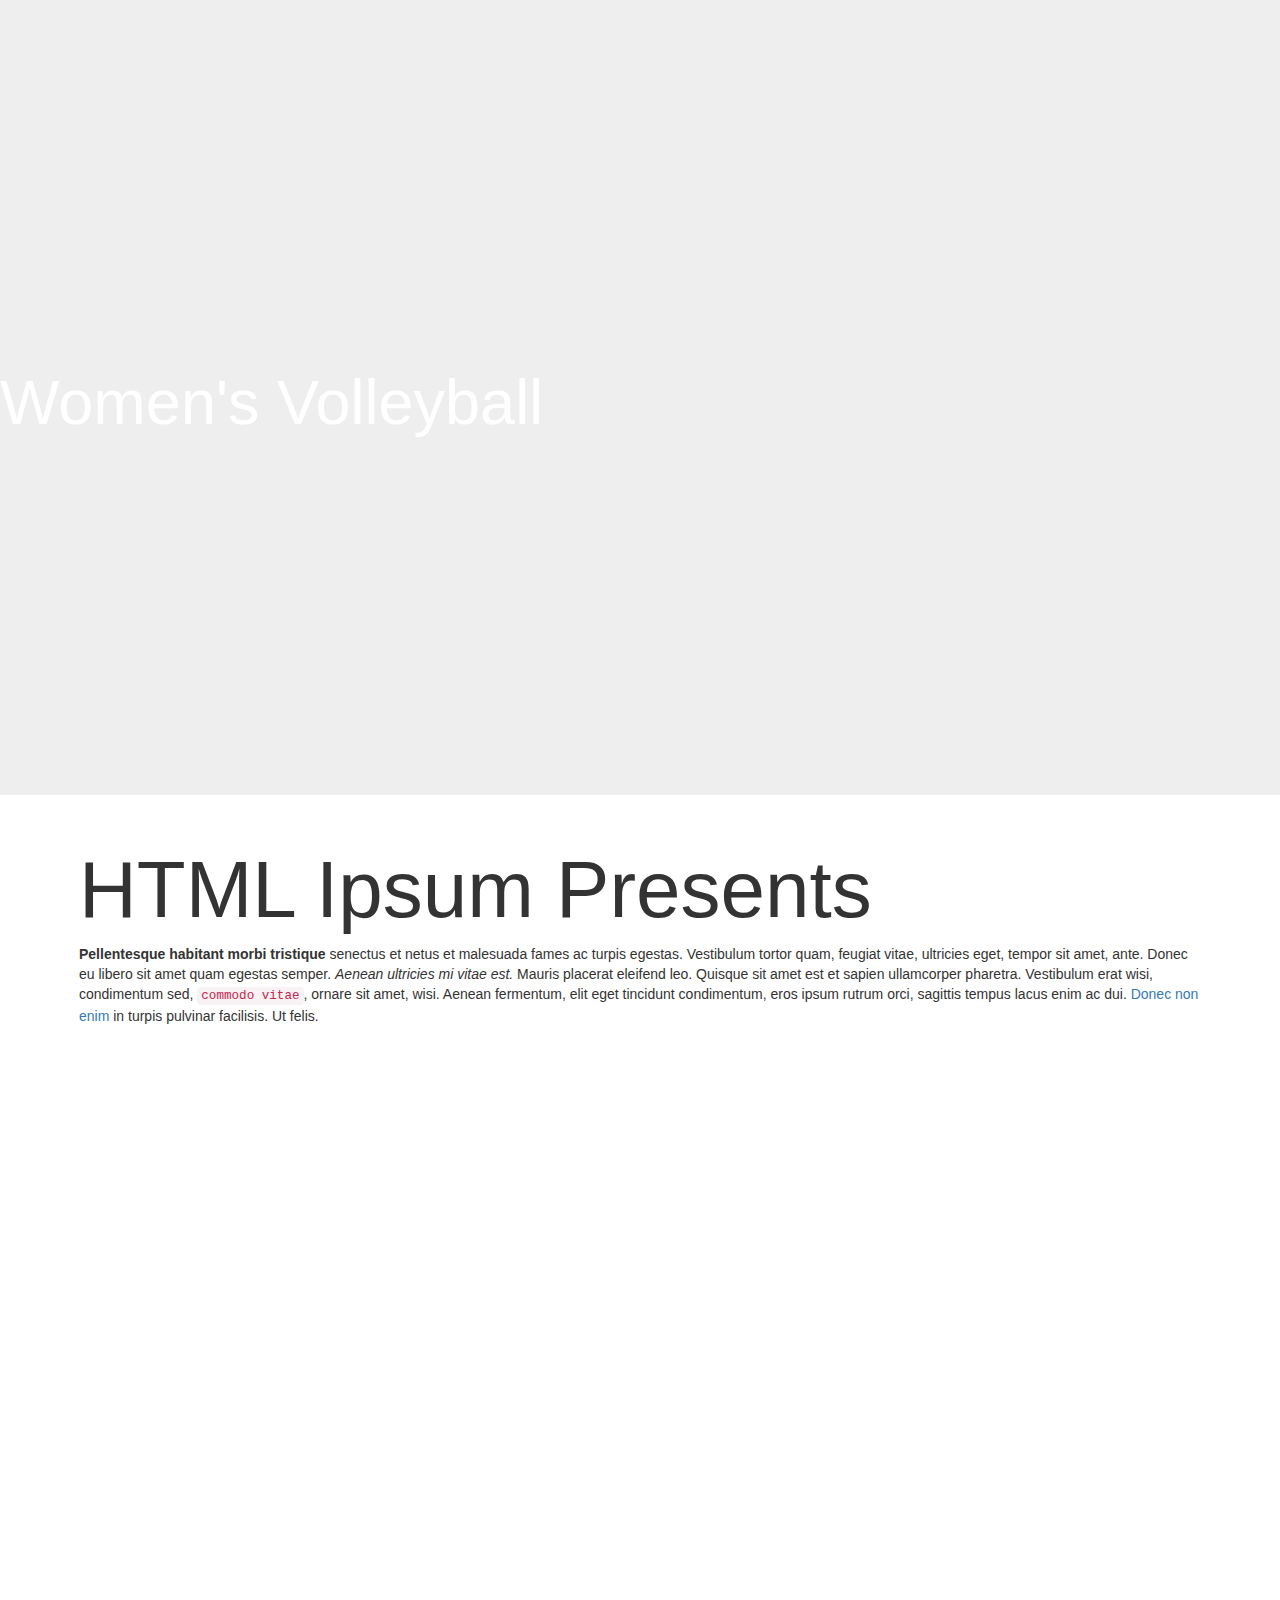
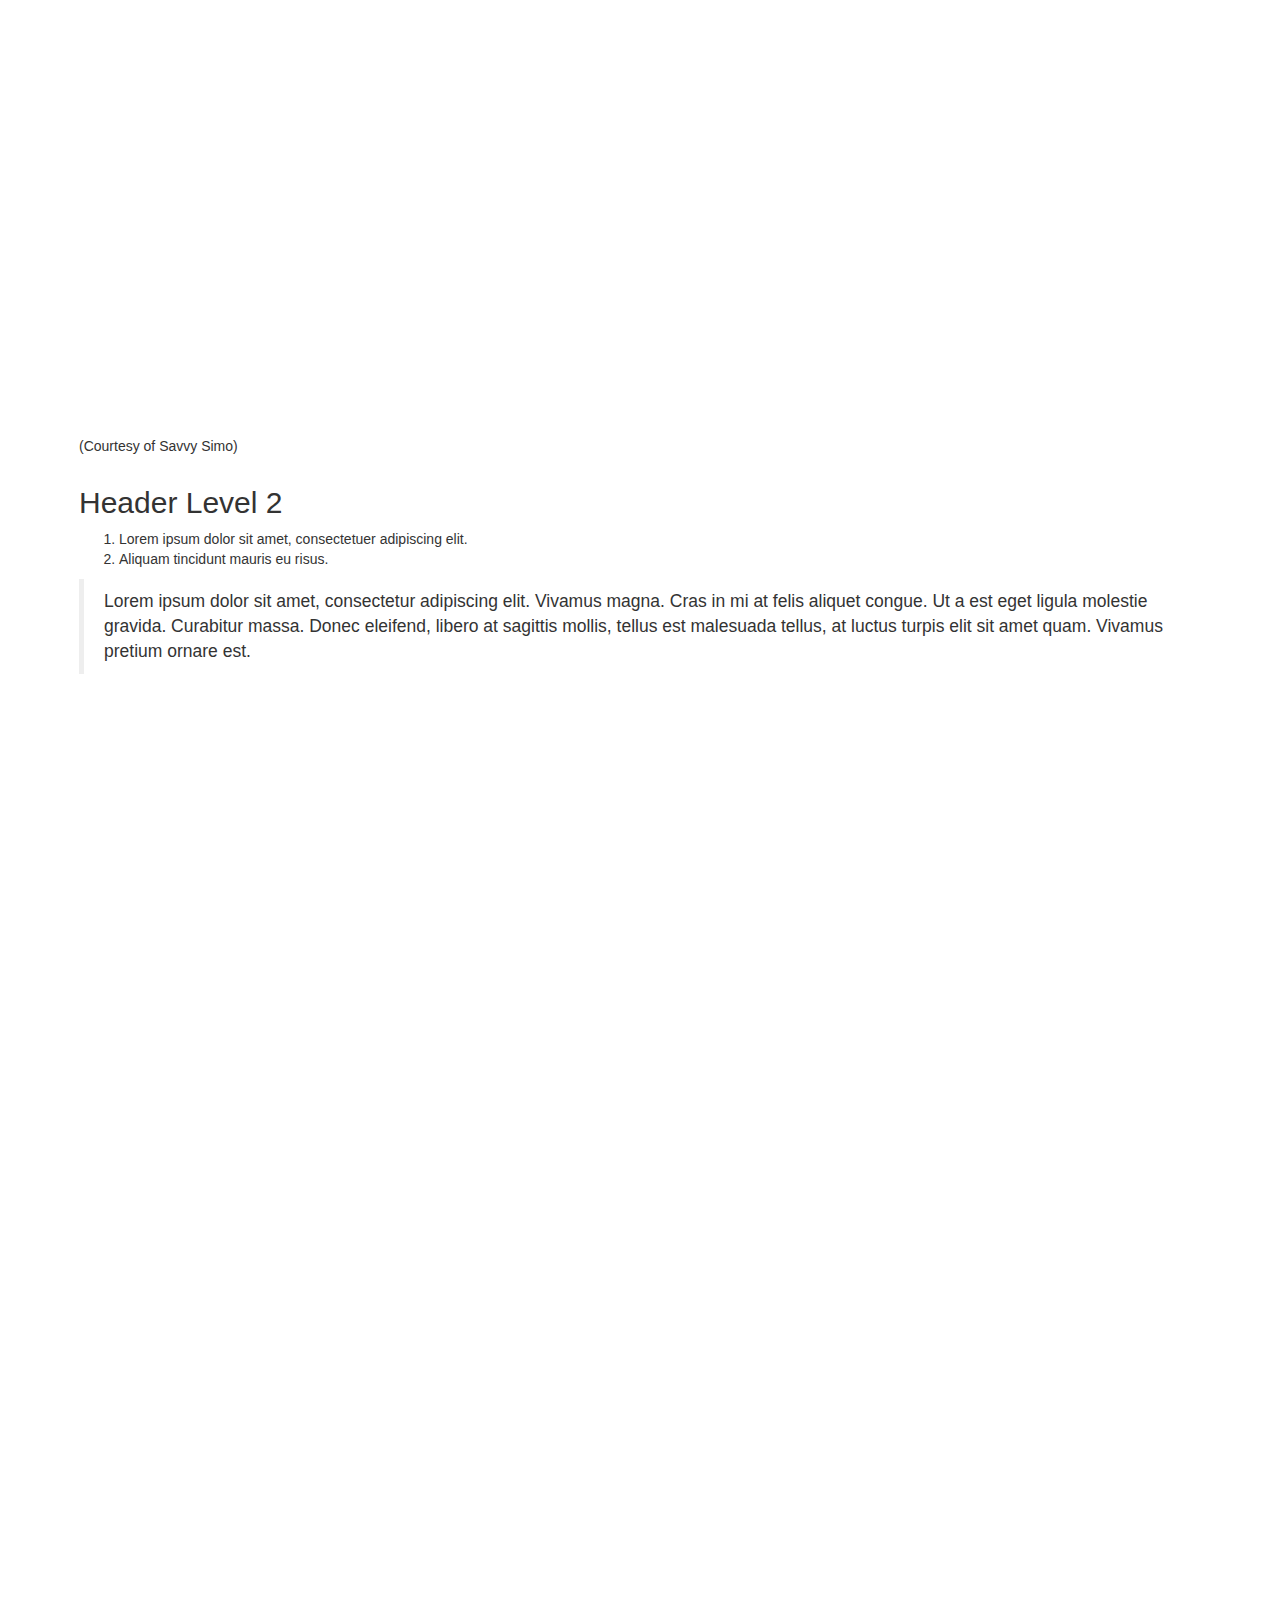
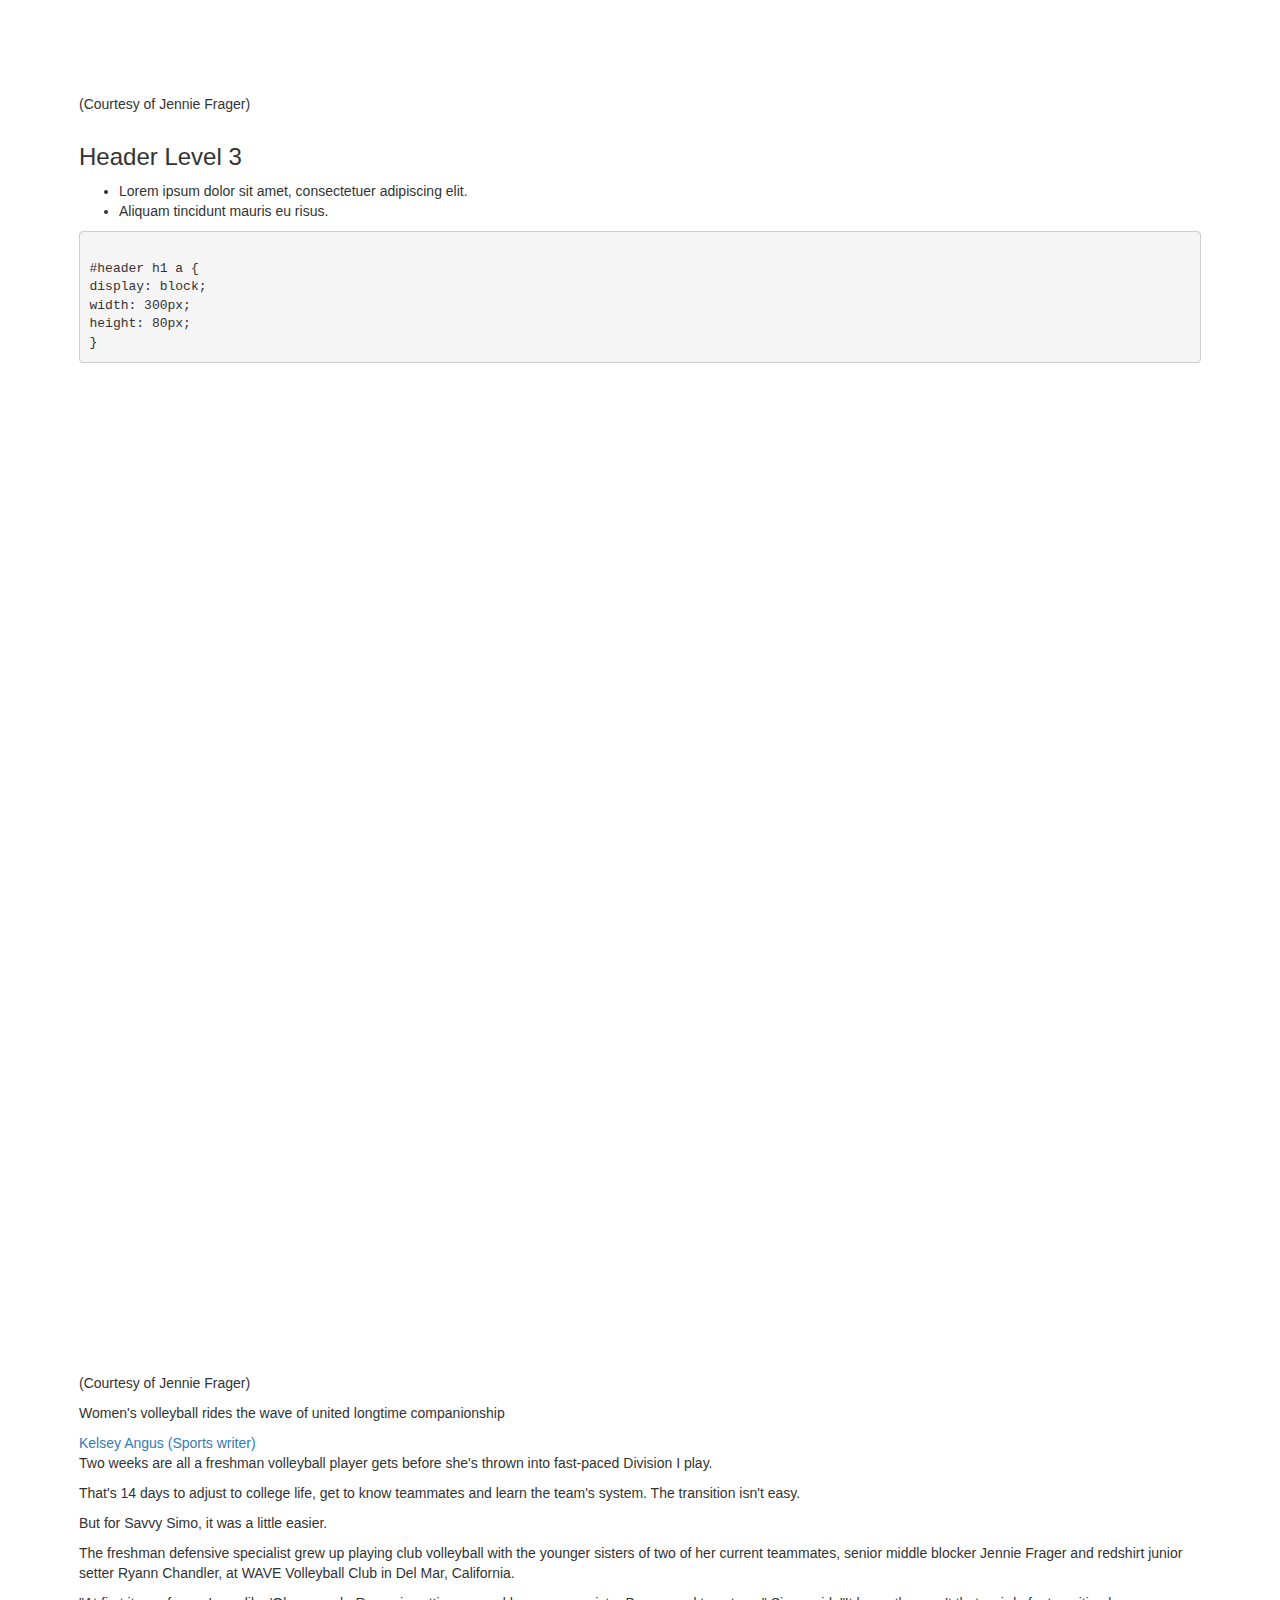
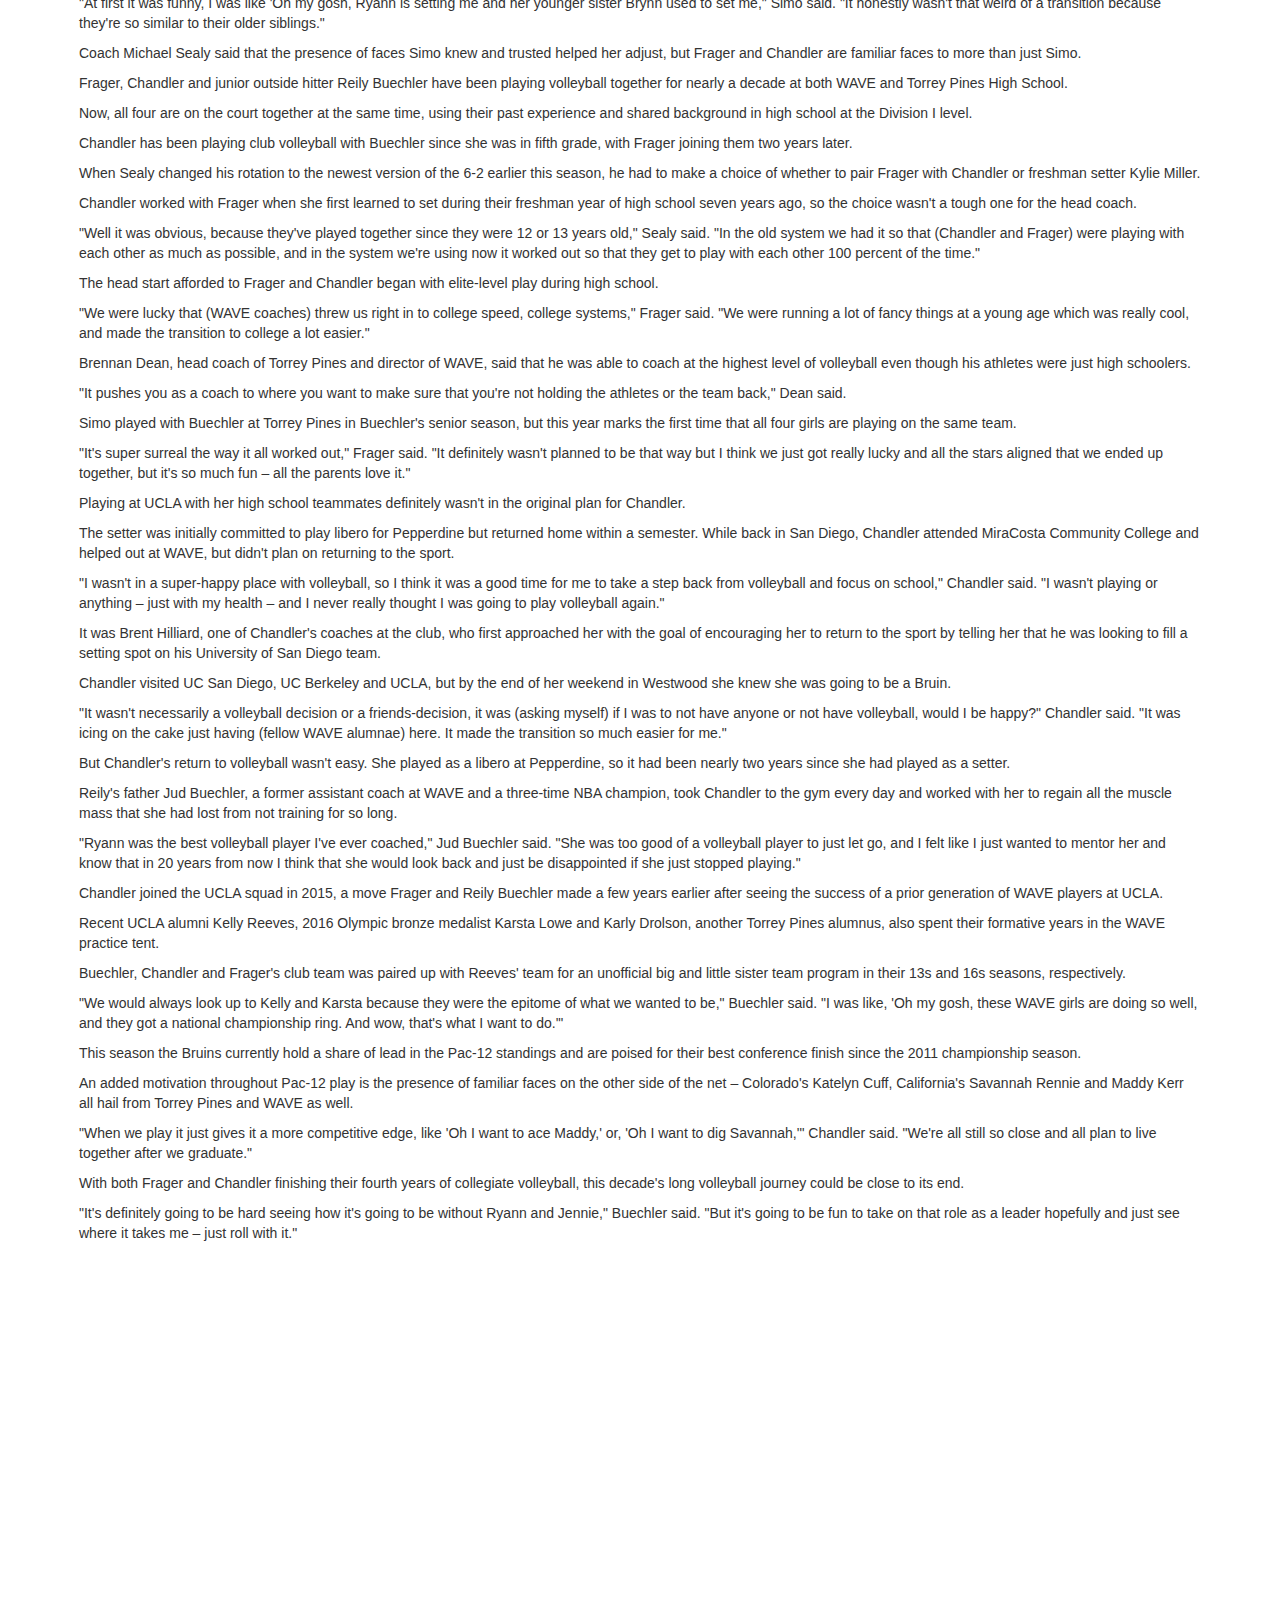
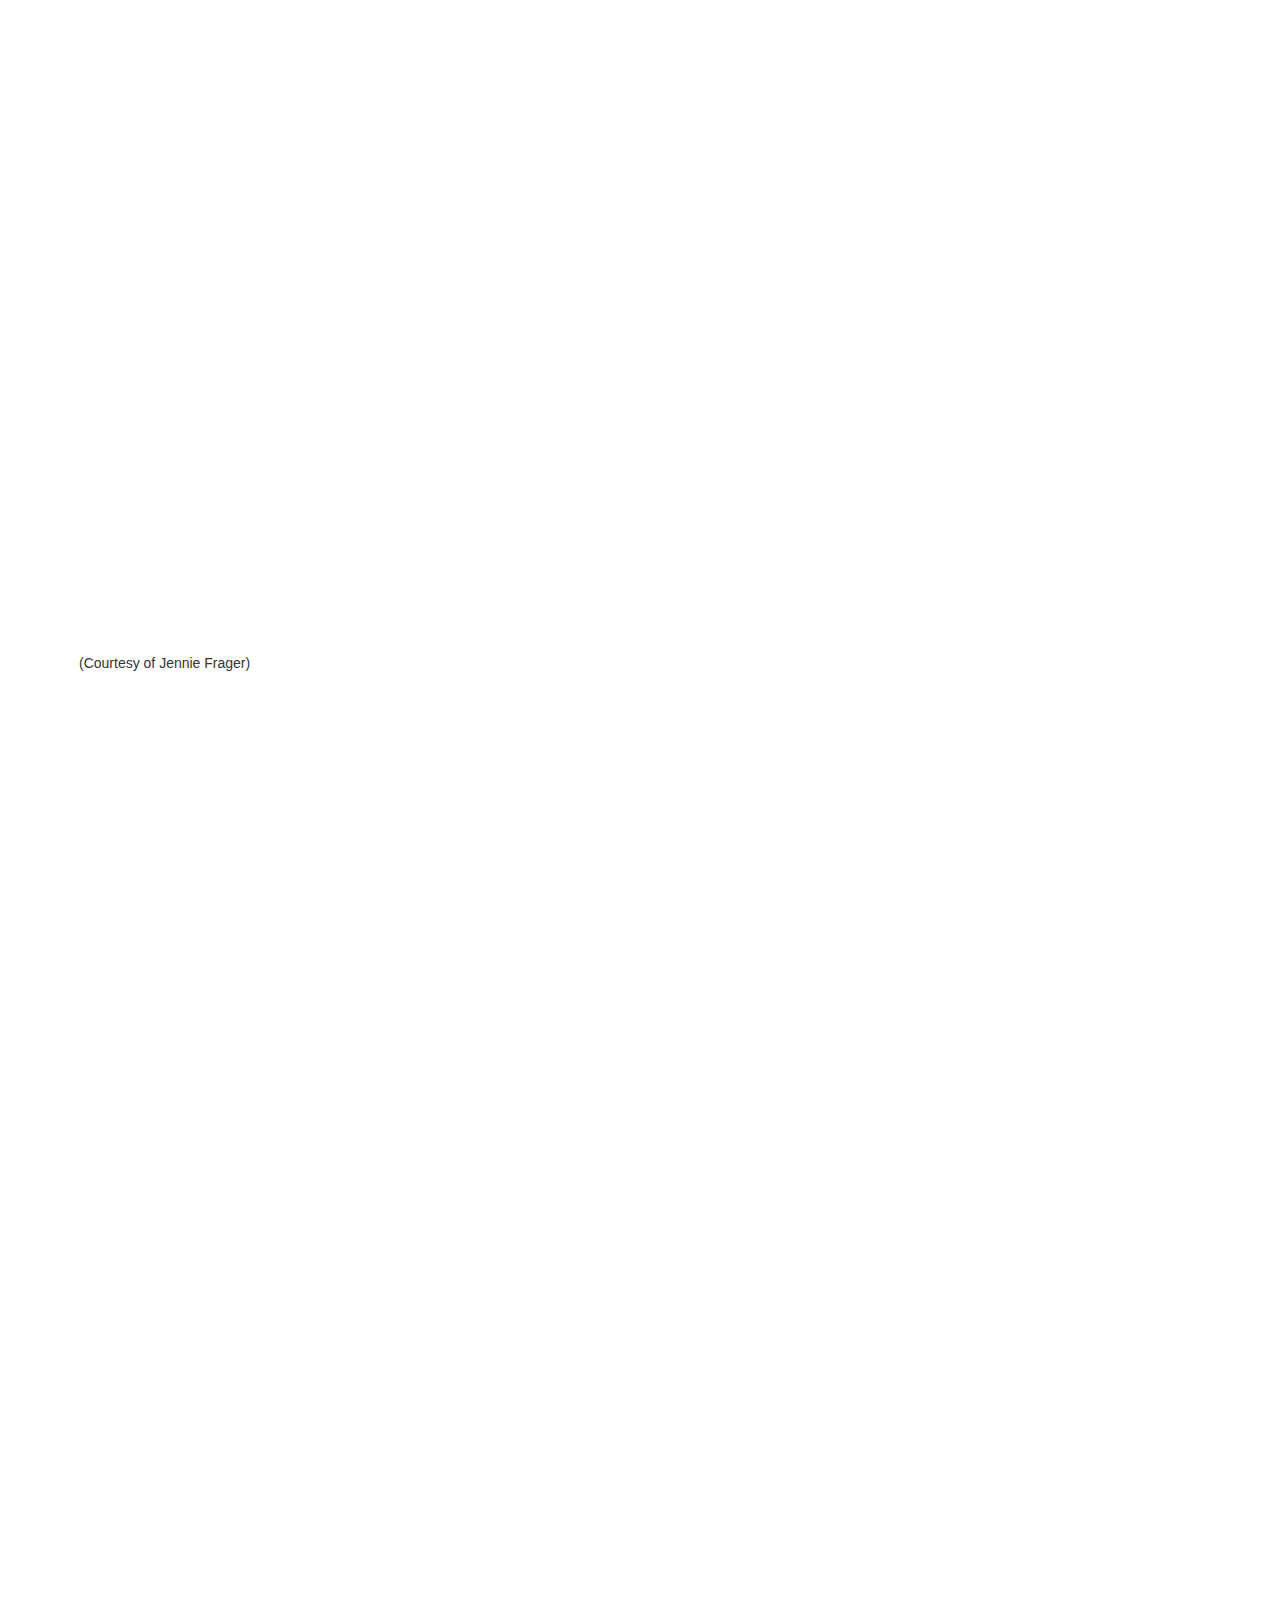
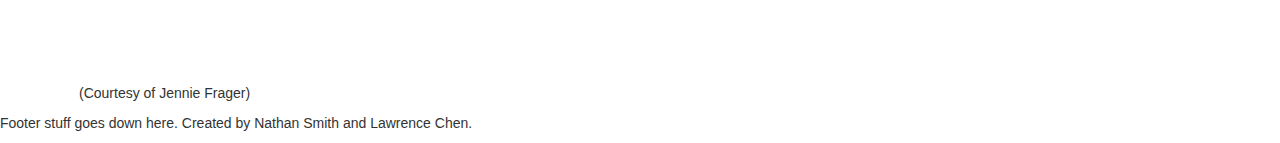
==== index.html @ 0e6aa852 "fixed mobile borders" ====
<!DOCTYPE html>
<html>

    <head>
        <meta charset="utf-8">
        <title></title>
        <link rel="stylesheet" href="css/bootstrap.min.css">
        <link rel="stylesheet" href="css/style.css">
        <script src="http://code.jquery.com/jquery-2.2.4.min.js" integrity="sha256-BbhdlvQf/xTY9gja0Dq3HiwQF8LaCRTXxZKRutelT44=" crossorigin="anonymous"></script>
        <script type="text/javascript" src="js/parallax.min.js"></script>
    </head>

    <body>
        <div class="jumbotron">
          <h1>Women's Volleyball</h1>
        </div>

        <div class="container">
            <div class="row">

                <div class="col-xs-12">

                </div>
            </div>

            <div class="row">
                <div class="col-xs-12">
                    <div class="content">
                        <h1>HTML Ipsum Presents</h1>

                        <p><strong>Pellentesque habitant morbi tristique</strong> senectus et netus et malesuada fames ac turpis egestas. Vestibulum tortor quam, feugiat vitae, ultricies eget, tempor sit amet, ante. Donec eu libero sit amet quam egestas
                            semper. <em>Aenean ultricies mi vitae est.</em> Mauris placerat eleifend leo. Quisque sit amet est et sapien ullamcorper pharetra. Vestibulum erat wisi, condimentum sed, <code>commodo vitae</code>, ornare sit amet, wisi. Aenean
                            fermentum, elit eget tincidunt condimentum, eros ipsum rutrum orci, sagittis tempus lacus enim ac dui. <a href="#">Donec non enim</a> in turpis pulvinar facilisis. Ut felis.</p>

                    </div>
                </div>
            </div>

            <div class="row">
                <div class="col-xs-12">
                    <div class="parallax-window" data-parallax="scroll" data-image-src="photos/photo4.png"></div>
                    <p class="photo-caption">(Courtesy of Savvy Simo)</p>
                </div>
            </div>

            <div class="row">
                <div class="col-xs-12">
                    <div class="content">
                        <h2>Header Level 2</h2>

                        <ol>
                            <li>Lorem ipsum dolor sit amet, consectetuer adipiscing elit.</li>
                            <li>Aliquam tincidunt mauris eu risus.</li>
                        </ol>

                        <blockquote>
                            <p>Lorem ipsum dolor sit amet, consectetur adipiscing elit. Vivamus magna. Cras in mi at felis aliquet congue. Ut a est eget ligula molestie gravida. Curabitur massa. Donec eleifend, libero at sagittis mollis, tellus est malesuada
                                tellus, at luctus turpis elit sit amet quam. Vivamus pretium ornare est.</p>
                        </blockquote>

                    </div>
                </div>
            </div>

            <div class="row">
                <div class="col-xs-12">
                    <div class="parallax-window" data-parallax="scroll" data-image-src="photos/photo2.png"></div>
                    <p class="photo-caption">(Courtesy of Jennie Frager)</p>
                </div>

            </div>


            <div class="row">
                <div class="col-xs-12">
                    <div class="content">
                        <h3>Header Level 3</h3>

                        <ul>
                            <li>Lorem ipsum dolor sit amet, consectetuer adipiscing elit.</li>
                            <li>Aliquam tincidunt mauris eu risus.</li>
                        </ul>

                        <pre><code>
#header h1 a {
display: block;
width: 300px;
height: 80px;
}
</code></pre>

                    </div>
                </div>
            </div>

            <div class="row">
                <div class="col-xs-12">
                    <div class="parallax-window" data-parallax="scroll" data-image-src="photos/photo5.png"></div>
                    <p class="photo-caption">(Courtesy of Jennie Frager)</p>
                </div>

            </div>

            <div class="row">
                <div class="col-xs-12">
                    <div class="content">
                        <p>Women's volleyball rides the wave of united longtime companionship</p>

                        <a href="http://dailybruin.com/author/kelsey-angus/">Kelsey Angus (Sports writer)</a>

                        <p>Two weeks are all a freshman volleyball player gets before she's thrown into fast-paced Division I play.</p>

                        <p>That's 14 days to adjust to college life, get to know teammates and learn the team's system. The transition isn't easy.</p>

                        <p>But for Savvy Simo, it was a little easier.</p>

                        <p>The freshman defensive specialist grew up playing club volleyball with the younger sisters of two of her current teammates, senior middle blocker Jennie Frager and redshirt junior setter Ryann Chandler, at WAVE Volleyball Club in Del Mar, California.</p>

                        <p>&quot;At first it was funny, I was like 'Oh my gosh, Ryann is setting me and her younger sister Brynn used to set me,&quot; Simo said. &quot;It honestly wasn't that weird of a transition because they're so similar to their older siblings.&quot;</p>

                        <p>Coach Michael Sealy said that the presence of faces Simo knew and trusted helped her adjust, but Frager and Chandler are familiar faces to more than just Simo.</p>

                        <p>Frager, Chandler and junior outside hitter Reily Buechler have been playing volleyball together for nearly a decade at both WAVE and Torrey Pines High School.</p>

                        <p>Now, all four are on the court together at the same time, using their past experience and shared background in high school at the Division I level.</p>

                        <p>Chandler has been playing club volleyball with Buechler since she was in fifth grade, with Frager joining them two years later.</p>

                        <p>When Sealy changed his rotation to the newest version of the 6-2 earlier this season, he had to make a choice of whether to pair Frager with Chandler or freshman setter Kylie Miller.</p>

                        <p>Chandler worked with Frager when she first learned to set during their freshman year of high school seven years ago, so the choice wasn't a tough one for the head coach.</p>

                        <p>&quot;Well it was obvious, because they've played together since they were 12 or 13 years old,&quot; Sealy said. &quot;In the old system we had it so that (Chandler and Frager) were playing with each other as much as possible, and in the system we're using now it worked out so that they get to play with each other 100 percent of the time.&quot;</p>

                        <p>The head start afforded to Frager and Chandler began with elite-level play during high school.</p>

                        <p>&quot;We were lucky that (WAVE coaches) threw us right in to college speed, college systems,&quot; Frager said. &quot;We were running a lot of fancy things at a young age which was really cool, and made the transition to college a lot easier.&quot;</p>

                        <p>Brennan Dean, head coach of Torrey Pines and director of WAVE, said that he was able to coach at the highest level of volleyball even though his athletes were just high schoolers.</p>

                        <p>&quot;It pushes you as a coach to where you want to make sure that you're not holding the athletes or the team back,&quot; Dean said.</p>

                        <p>Simo played with Buechler at Torrey Pines in Buechler's senior season, but this year marks the first time that all four girls are playing on the same team.</p>

                        <p>&quot;It's super surreal the way it all worked out,&quot; Frager said. &quot;It definitely wasn't planned to be that way but I think we just got really lucky and all the stars aligned that we ended up together, but it's so much fun &ndash; all the parents love it.&quot;</p>

                        <p>Playing at UCLA with her high school teammates definitely wasn't in the original plan for Chandler.</p>

                        <p>The setter was initially committed to play libero for Pepperdine but returned home within a semester. While back in San Diego, Chandler attended MiraCosta Community College and helped out at WAVE, but didn't plan on returning to the sport.</p>

                        <p>&quot;I wasn't in a super-happy place with volleyball, so I think it was a good time for me to take a step back from volleyball and focus on school,&quot; Chandler said. &quot;I wasn't playing or anything &ndash; just with my health &ndash; and I never really thought I was going to play volleyball again.&quot;</p>

                        <p>It was Brent Hilliard, one of Chandler's coaches at the club, who first approached her with the goal of encouraging her to return to the sport by telling her that he was looking to fill a setting spot on his University of San Diego team.</p>

                        <p>Chandler visited UC San Diego, UC Berkeley and UCLA, but by the end of her weekend in Westwood she knew she was going to be a Bruin.</p>

                        <p>&quot;It wasn't necessarily a volleyball decision or a friends-decision, it was (asking myself) if I was to not have anyone or not have volleyball, would I be happy?&quot; Chandler said. &quot;It was icing on the cake just having (fellow WAVE alumnae) here. It made the transition so much easier for me.&quot;</p>

                        <p>But Chandler's return to volleyball wasn't easy. She played as a libero at Pepperdine, so it had been nearly two years since she had played as a setter.</p>

                        <p>Reily's father Jud Buechler, a former assistant coach at WAVE and a three-time NBA champion, took Chandler to the gym every day and worked with her to regain all the muscle mass that she had lost from not training for so long.</p>

                        <p>&quot;Ryann was the best volleyball player I've ever coached,&quot; Jud Buechler said. &quot;She was too good of a volleyball player to just let go, and I felt like I just wanted to mentor her and know that in 20 years from now I think that she would look back and just be disappointed if she just stopped playing.&quot;</p>

                        <p>Chandler joined the UCLA squad in 2015, a move Frager and Reily Buechler made a few years earlier after seeing the success of a prior generation of WAVE players at UCLA.</p>

                        <p>Recent UCLA alumni Kelly Reeves, 2016 Olympic bronze medalist Karsta Lowe and Karly Drolson, another Torrey Pines alumnus, also spent their formative years in the WAVE practice tent.</p>

                        <p>Buechler, Chandler and Frager's club team was paired up with Reeves' team for an unofficial big and little sister team program in their 13s and 16s seasons, respectively.</p>

                        <p>&quot;We would always look up to Kelly and Karsta because they were the epitome of what we wanted to be,&quot; Buechler said. &quot;I was like, 'Oh my gosh, these WAVE girls are doing so well, and they got a national championship ring. And wow, that's what I want to do.'&quot;</p>

                        <p>This season the Bruins currently hold a share of lead in the Pac-12 standings and are poised for their best conference finish since the 2011 championship season.</p>

                        <p>An added motivation throughout Pac-12 play is the presence of familiar faces on the other side of the net &ndash; Colorado's Katelyn Cuff, California's Savannah Rennie and Maddy Kerr all hail from Torrey Pines and WAVE as well.</p>

                        <p>&quot;When we play it just gives it a more competitive edge, like 'Oh I want to ace Maddy,' or, 'Oh I want to dig Savannah,'&quot; Chandler said. &quot;We're all still so close and all plan to live together after we graduate.&quot;</p>

                        <p>With both Frager and Chandler finishing their fourth years of collegiate volleyball, this decade's long volleyball journey could be close to its end.</p>

                        <p>&quot;It's definitely going to be hard seeing how it's going to be without Ryann and Jennie,&quot; Buechler said. &quot;But it's going to be fun to take on that role as a leader hopefully and just see where it takes me &ndash; just roll with it.&quot;</p>
                    </div>
                </div>

            </div>
            <div class="row">
              <div class="col-xs-12">
                <div class="parallax-window" data-parallax="scroll" data-image-src="photos/photo3.png"></div>
                <p class="photo-caption">(Courtesy of Jennie Frager)</p>
              </div>
            </div>

            <div class="row">
                <div class="col-xs-12">
                    <div class="parallax-window" data-parallax="scroll" data-image-src="photos/photo6.png"></div>
                    <p class="photo-caption">(Courtesy of Jennie Frager)</p>
                </div>
            </div>
        </div>



            <footer>
              <p>
                Footer stuff goes down here. Created by Nathan Smith and Lawrence Chen.
              </p>
            </footer>

        </div>
    </body>

</html>
---- css/style.css ----
.jumbotron {
  background-image: url("../photos/cover photo.jpg");
  background-size: cover;
  background-position: center;
  display: block;
  color: white;
}
.jumbotron h1{
  padding-top: 300px;
  padding-bottom: 300px;
}

.parallax-window {
    min-height: 1000px;
    height: auto;
    background: transparent;
    width: 100%;
}
h1{
	font-size: 80px;
}
@media (min-width: 500px) {
	.container{
		margin: 0 auto;
    width: 90%;
	}
}

@media only screen and (max-device-width: 500px) {
  .container {
    margin: 0 auto;
    width: 100%;
  }
  p{
  	font-size: 35px;
  }
}
.col-xs-12{
  
}
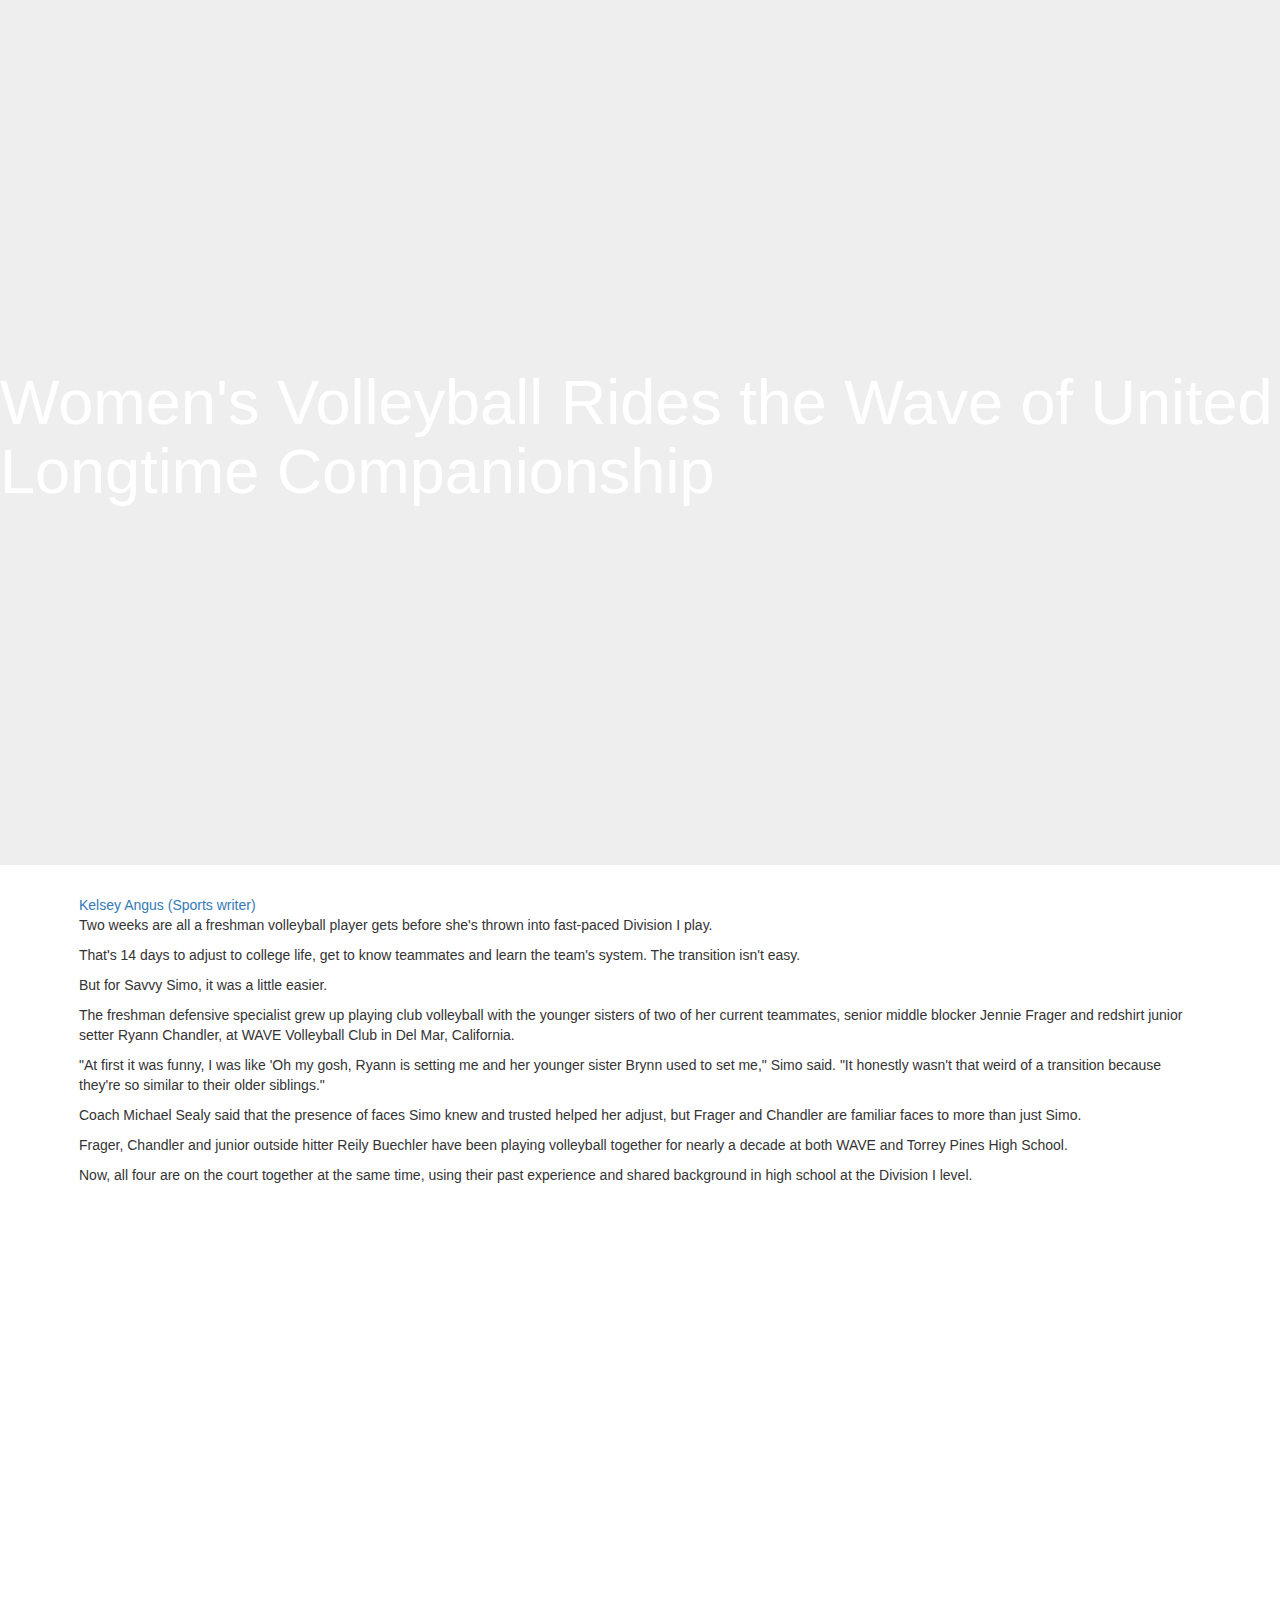
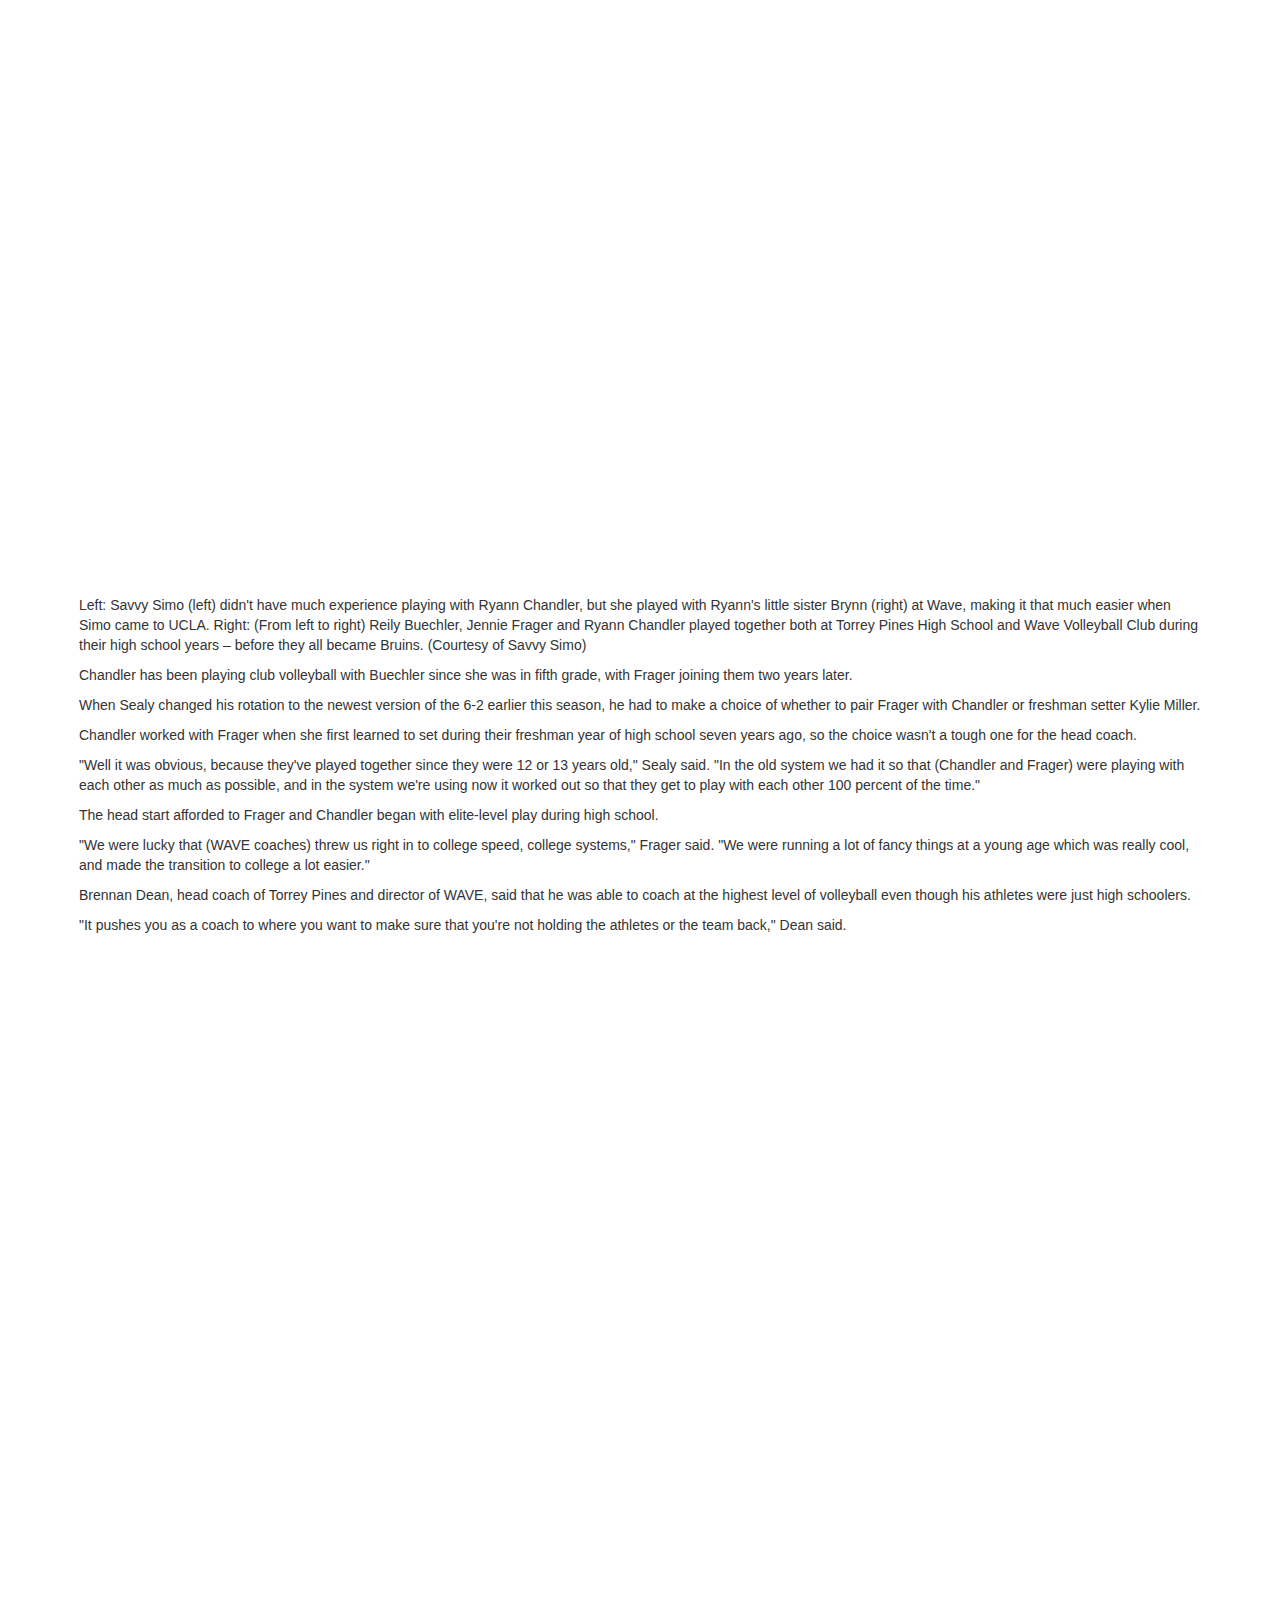
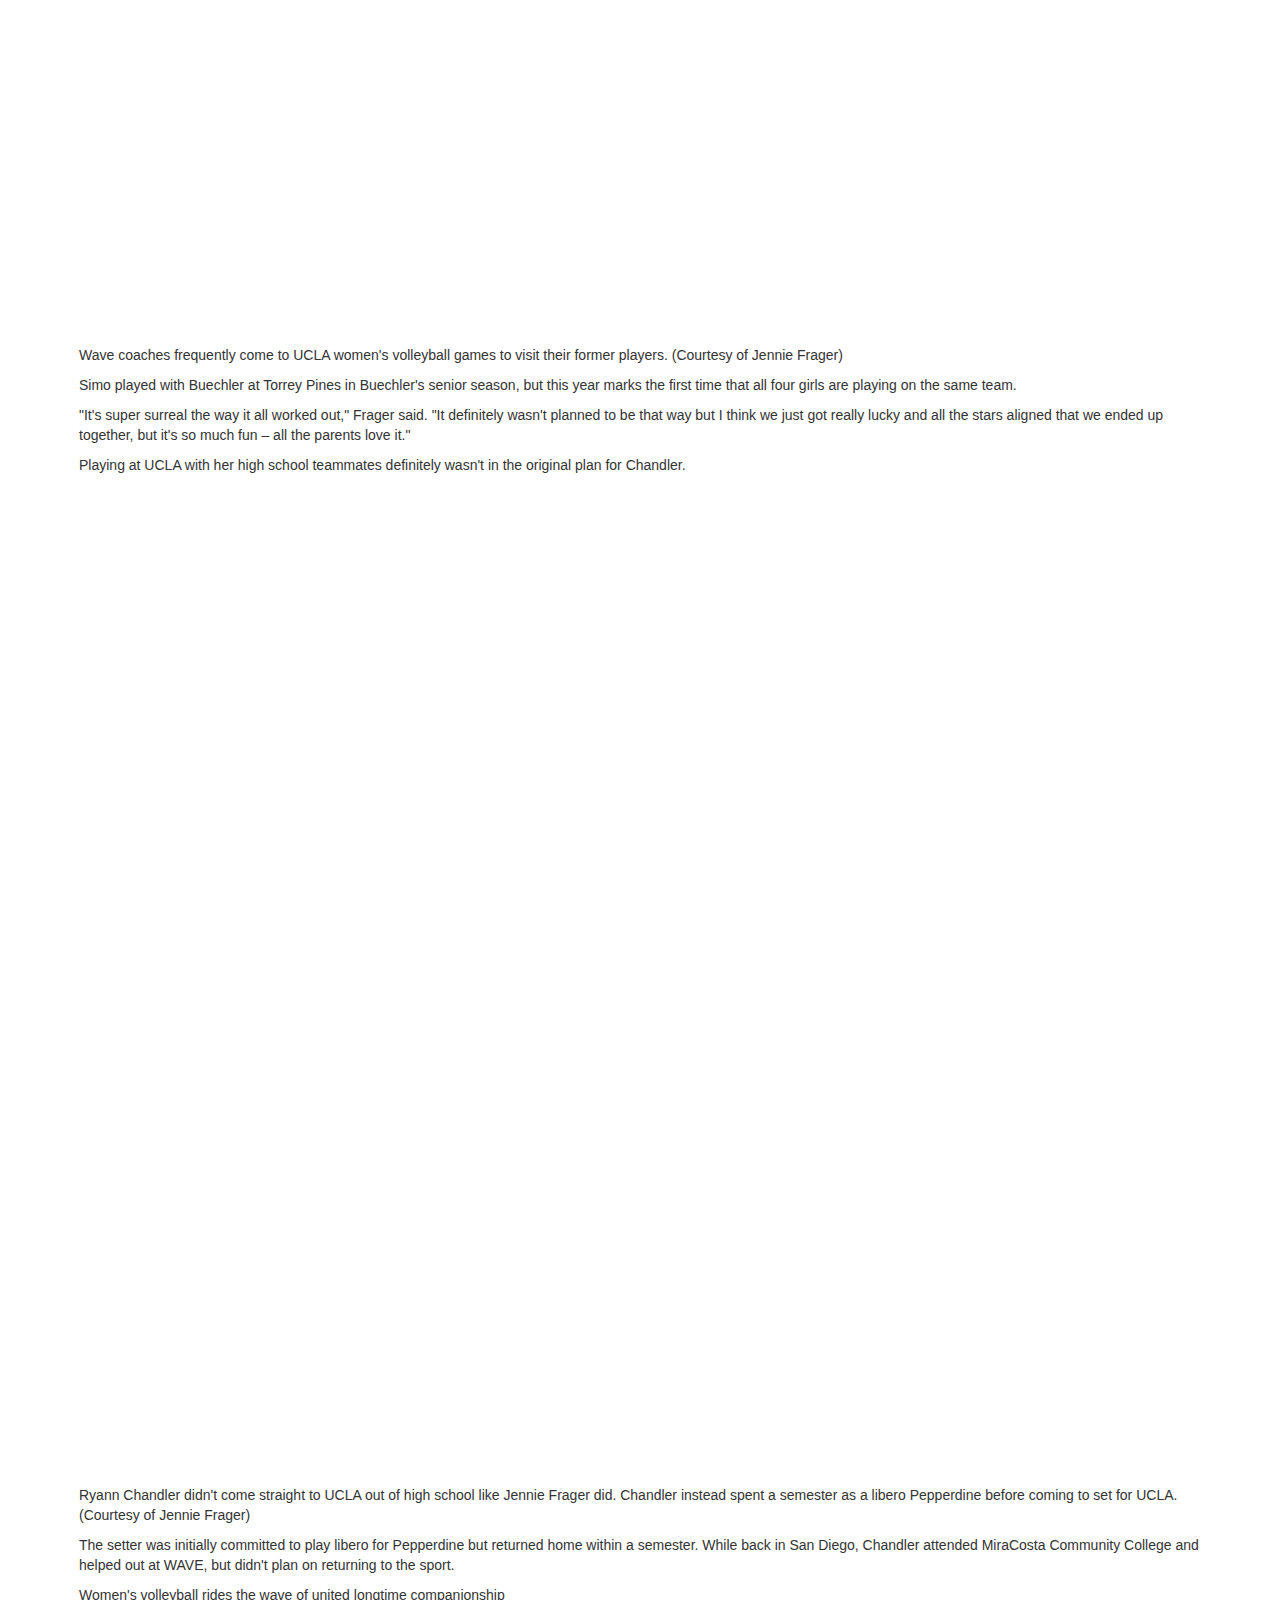
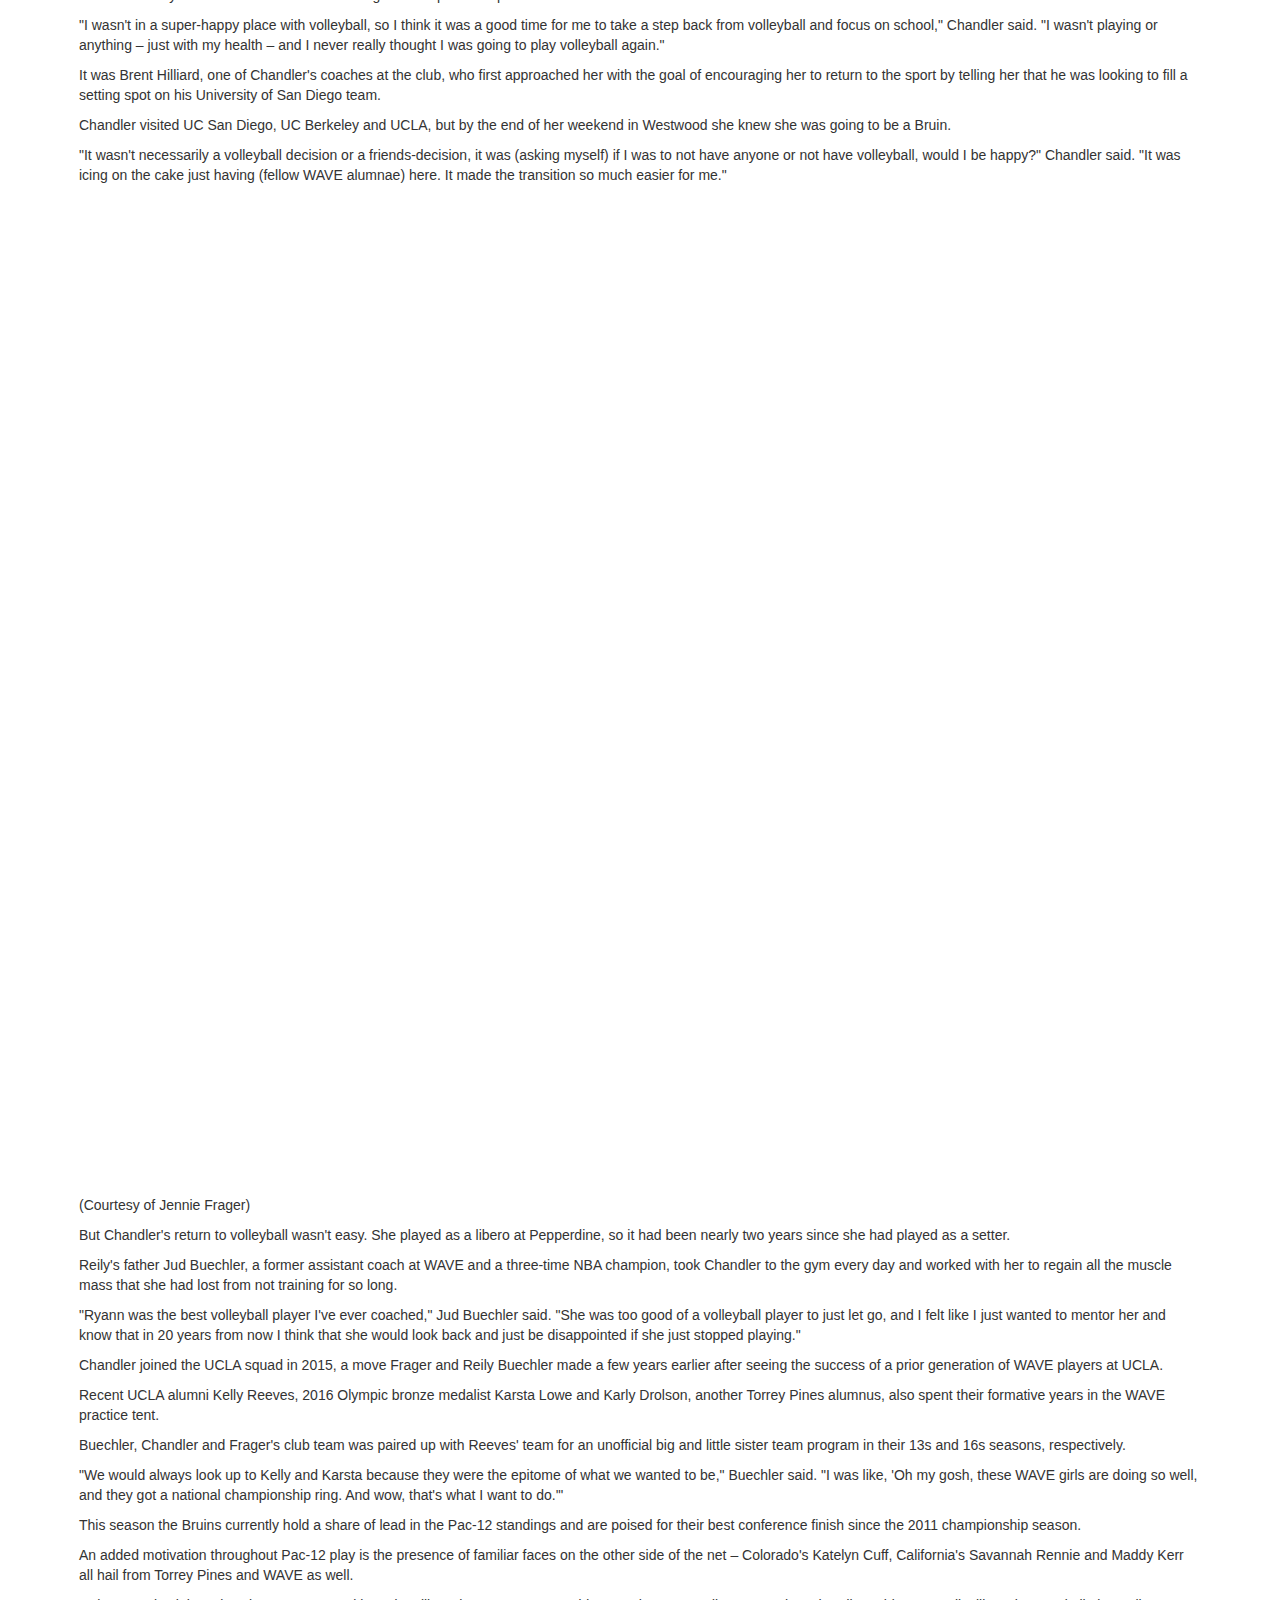
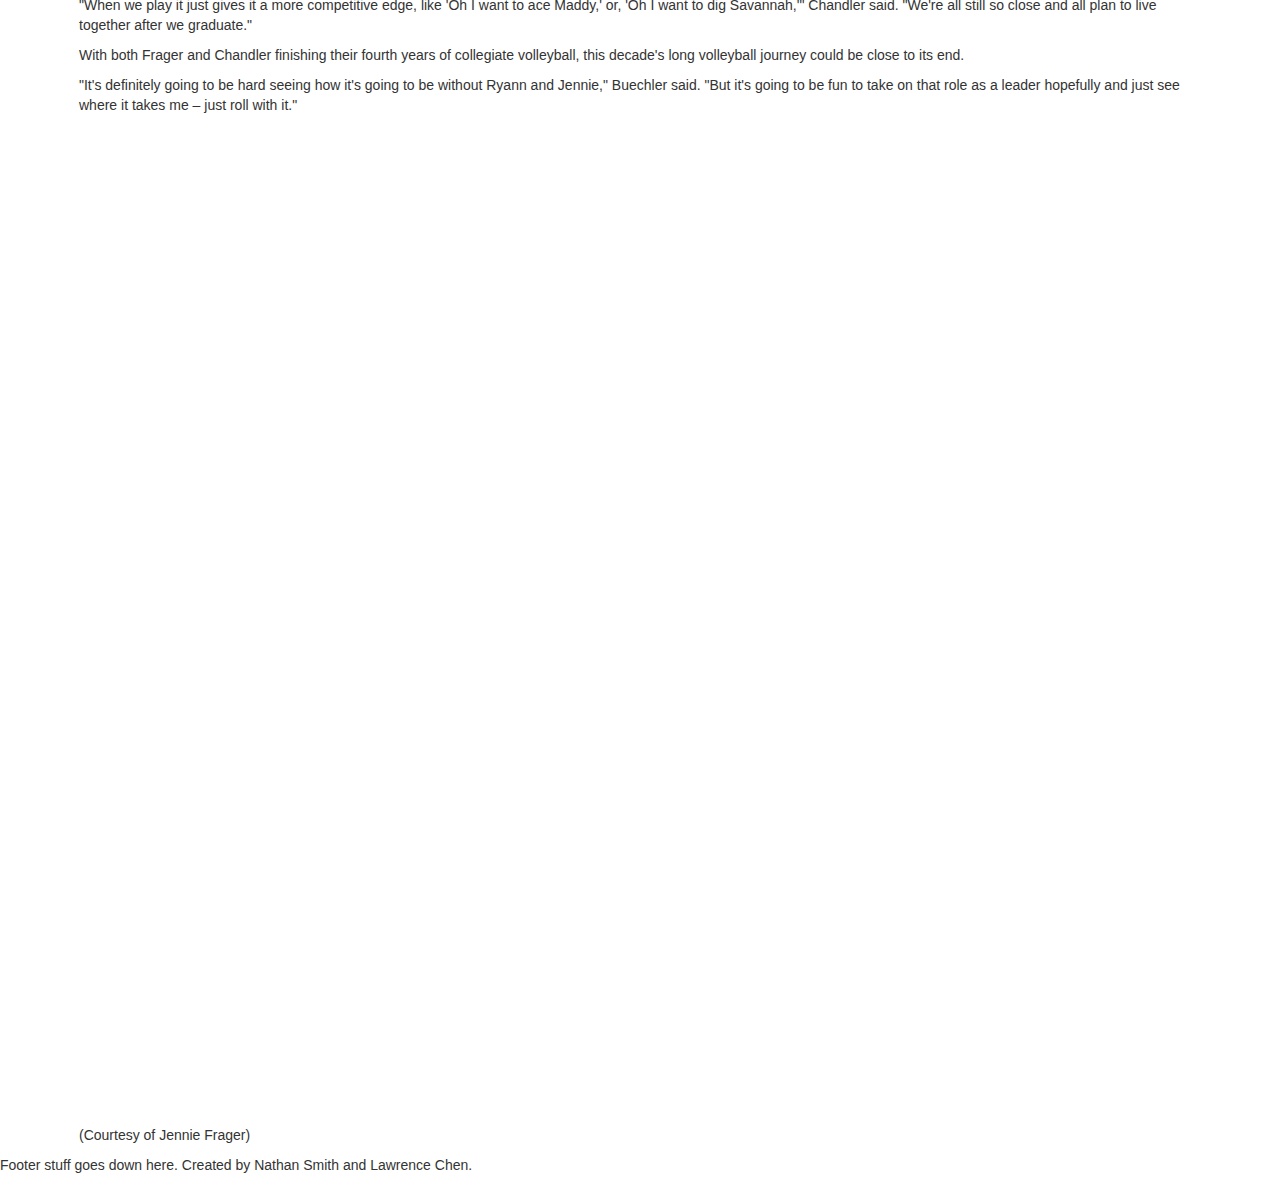
==== commit ed41e544: "Fix author link" ====
--- a/index.html
+++ b/index.html
@@ -5,6 +5,8 @@
         <meta charset="utf-8">
         <title></title>
         <link rel="stylesheet" href="css/bootstrap.min.css">
+        <link href="https://fonts.googleapis.com/css?family=Roboto" rel="stylesheet">
+        <link href="https://fonts.googleapis.com/css?family=Karma" rel="stylesheet">
         <link rel="stylesheet" href="css/style.css">
         <script src="http://code.jquery.com/jquery-2.2.4.min.js" integrity="sha256-BbhdlvQf/xTY9gja0Dq3HiwQF8LaCRTXxZKRutelT44=" crossorigin="anonymous"></script>
         <script type="text/javascript" src="js/parallax.min.js"></script>
@@ -12,100 +14,13 @@
 
     <body>
         <div class="jumbotron">
-          <h1>Women's Volleyball</h1>
+            <h1>Women's Volleyball Rides the Wave of United Longtime Companionship</h1>
         </div>
 
         <div class="container">
             <div class="row">
-
-                <div class="col-xs-12">
-
-                </div>
-            </div>
-
-            <div class="row">
                 <div class="col-xs-12">
                     <div class="content">
-                        <h1>HTML Ipsum Presents</h1>
-
-                        <p><strong>Pellentesque habitant morbi tristique</strong> senectus et netus et malesuada fames ac turpis egestas. Vestibulum tortor quam, feugiat vitae, ultricies eget, tempor sit amet, ante. Donec eu libero sit amet quam egestas
-                            semper. <em>Aenean ultricies mi vitae est.</em> Mauris placerat eleifend leo. Quisque sit amet est et sapien ullamcorper pharetra. Vestibulum erat wisi, condimentum sed, <code>commodo vitae</code>, ornare sit amet, wisi. Aenean
-                            fermentum, elit eget tincidunt condimentum, eros ipsum rutrum orci, sagittis tempus lacus enim ac dui. <a href="#">Donec non enim</a> in turpis pulvinar facilisis. Ut felis.</p>
-
-                    </div>
-                </div>
-            </div>
-
-            <div class="row">
-                <div class="col-xs-12">
-                    <div class="parallax-window" data-parallax="scroll" data-image-src="photos/photo4.png"></div>
-                    <p class="photo-caption">(Courtesy of Savvy Simo)</p>
-                </div>
-            </div>
-
-            <div class="row">
-                <div class="col-xs-12">
-                    <div class="content">
-                        <h2>Header Level 2</h2>
-
-                        <ol>
-                            <li>Lorem ipsum dolor sit amet, consectetuer adipiscing elit.</li>
-                            <li>Aliquam tincidunt mauris eu risus.</li>
-                        </ol>
-
-                        <blockquote>
-                            <p>Lorem ipsum dolor sit amet, consectetur adipiscing elit. Vivamus magna. Cras in mi at felis aliquet congue. Ut a est eget ligula molestie gravida. Curabitur massa. Donec eleifend, libero at sagittis mollis, tellus est malesuada
-                                tellus, at luctus turpis elit sit amet quam. Vivamus pretium ornare est.</p>
-                        </blockquote>
-
-                    </div>
-                </div>
-            </div>
-
-            <div class="row">
-                <div class="col-xs-12">
-                    <div class="parallax-window" data-parallax="scroll" data-image-src="photos/photo2.png"></div>
-                    <p class="photo-caption">(Courtesy of Jennie Frager)</p>
-                </div>
-
-            </div>
-
-
-            <div class="row">
-                <div class="col-xs-12">
-                    <div class="content">
-                        <h3>Header Level 3</h3>
-
-                        <ul>
-                            <li>Lorem ipsum dolor sit amet, consectetuer adipiscing elit.</li>
-                            <li>Aliquam tincidunt mauris eu risus.</li>
-                        </ul>
-
-                        <pre><code>
-#header h1 a {
-display: block;
-width: 300px;
-height: 80px;
-}
-</code></pre>
-
-                    </div>
-                </div>
-            </div>
-
-            <div class="row">
-                <div class="col-xs-12">
-                    <div class="parallax-window" data-parallax="scroll" data-image-src="photos/photo5.png"></div>
-                    <p class="photo-caption">(Courtesy of Jennie Frager)</p>
-                </div>
-
-            </div>
-
-            <div class="row">
-                <div class="col-xs-12">
-                    <div class="content">
-                        <p>Women's volleyball rides the wave of united longtime companionship</p>
-
                         <a href="http://dailybruin.com/author/kelsey-angus/">Kelsey Angus (Sports writer)</a>
 
                         <p>Two weeks are all a freshman volleyball player gets before she's thrown into fast-paced Division I play.</p>
@@ -114,53 +29,121 @@
 
                         <p>But for Savvy Simo, it was a little easier.</p>
 
-                        <p>The freshman defensive specialist grew up playing club volleyball with the younger sisters of two of her current teammates, senior middle blocker Jennie Frager and redshirt junior setter Ryann Chandler, at WAVE Volleyball Club in Del Mar, California.</p>
+                        <p>The freshman defensive specialist grew up playing club volleyball with the younger sisters of two of her current teammates, senior middle blocker Jennie Frager and redshirt junior setter Ryann Chandler, at WAVE Volleyball Club
+                            in Del Mar, California.</p>
 
-                        <p>&quot;At first it was funny, I was like 'Oh my gosh, Ryann is setting me and her younger sister Brynn used to set me,&quot; Simo said. &quot;It honestly wasn't that weird of a transition because they're so similar to their older siblings.&quot;</p>
+                        <p>&quot;At first it was funny, I was like 'Oh my gosh, Ryann is setting me and her younger sister Brynn used to set me,&quot; Simo said. &quot;It honestly wasn't that weird of a transition because they're so similar to their older
+                            siblings.&quot;</p>
 
                         <p>Coach Michael Sealy said that the presence of faces Simo knew and trusted helped her adjust, but Frager and Chandler are familiar faces to more than just Simo.</p>
 
                         <p>Frager, Chandler and junior outside hitter Reily Buechler have been playing volleyball together for nearly a decade at both WAVE and Torrey Pines High School.</p>
 
                         <p>Now, all four are on the court together at the same time, using their past experience and shared background in high school at the Division I level.</p>
+                    </div>
+                </div>
+            </div>
 
+            <div class="row">
+                <div class="col-xs-12">
+                    <div class="parallax-window" data-parallax="scroll" data-image-src="photos/photo4.png"></div>
+                    <p class="photo-caption">Left: Savvy Simo (left) didn't have much experience playing with Ryann Chandler, but she played with Ryann's little sister Brynn (right) at Wave, making it that much easier when Simo came to UCLA.
+Right: (From left to right) Reily Buechler, Jennie Frager and Ryann Chandler played together both at Torrey Pines High School and Wave Volleyball Club during their high school years – before they all became Bruins. (Courtesy of Savvy Simo)</p>
+                </div>
+            </div>
+
+            <div class="row">
+                <div class="col-xs-12">
+                    <div class="content">
                         <p>Chandler has been playing club volleyball with Buechler since she was in fifth grade, with Frager joining them two years later.</p>
 
                         <p>When Sealy changed his rotation to the newest version of the 6-2 earlier this season, he had to make a choice of whether to pair Frager with Chandler or freshman setter Kylie Miller.</p>
 
                         <p>Chandler worked with Frager when she first learned to set during their freshman year of high school seven years ago, so the choice wasn't a tough one for the head coach.</p>
 
-                        <p>&quot;Well it was obvious, because they've played together since they were 12 or 13 years old,&quot; Sealy said. &quot;In the old system we had it so that (Chandler and Frager) were playing with each other as much as possible, and in the system we're using now it worked out so that they get to play with each other 100 percent of the time.&quot;</p>
+                        <p>&quot;Well it was obvious, because they've played together since they were 12 or 13 years old,&quot; Sealy said. &quot;In the old system we had it so that (Chandler and Frager) were playing with each other as much as possible,
+                            and in the system we're using now it worked out so that they get to play with each other 100 percent of the time.&quot;</p>
 
                         <p>The head start afforded to Frager and Chandler began with elite-level play during high school.</p>
 
-                        <p>&quot;We were lucky that (WAVE coaches) threw us right in to college speed, college systems,&quot; Frager said. &quot;We were running a lot of fancy things at a young age which was really cool, and made the transition to college a lot easier.&quot;</p>
+                        <p>&quot;We were lucky that (WAVE coaches) threw us right in to college speed, college systems,&quot; Frager said. &quot;We were running a lot of fancy things at a young age which was really cool, and made the transition to college
+                            a lot easier.&quot;</p>
 
                         <p>Brennan Dean, head coach of Torrey Pines and director of WAVE, said that he was able to coach at the highest level of volleyball even though his athletes were just high schoolers.</p>
 
                         <p>&quot;It pushes you as a coach to where you want to make sure that you're not holding the athletes or the team back,&quot; Dean said.</p>
+                    </div>
+                </div>
+            </div>
 
+            <div class="row">
+                <div class="col-xs-12">
+                    <div class="parallax-window" data-parallax="scroll" data-image-src="photos/photo2.png"></div>
+                    <p class="photo-caption">Wave coaches frequently come to UCLA women's volleyball games to visit their former players. (Courtesy of Jennie Frager)</p>
+                </div>
+
+            </div>
+
+            <div class="row">
+                <div class="col-xs-12">
+                    <div class="content">
                         <p>Simo played with Buechler at Torrey Pines in Buechler's senior season, but this year marks the first time that all four girls are playing on the same team.</p>
 
-                        <p>&quot;It's super surreal the way it all worked out,&quot; Frager said. &quot;It definitely wasn't planned to be that way but I think we just got really lucky and all the stars aligned that we ended up together, but it's so much fun &ndash; all the parents love it.&quot;</p>
+                        <p>&quot;It's super surreal the way it all worked out,&quot; Frager said. &quot;It definitely wasn't planned to be that way but I think we just got really lucky and all the stars aligned that we ended up together, but it's so much
+                            fun &ndash; all the parents love it.&quot;</p>
 
                         <p>Playing at UCLA with her high school teammates definitely wasn't in the original plan for Chandler.</p>
+                    </div>
+                </div>
+            </div>
 
-                        <p>The setter was initially committed to play libero for Pepperdine but returned home within a semester. While back in San Diego, Chandler attended MiraCosta Community College and helped out at WAVE, but didn't plan on returning to the sport.</p>
+            <div class="row">
+                <div class="col-xs-12">
+                    <div class="parallax-window" data-parallax="scroll" data-image-src="photos/photo5.png"></div>
+                    <p class="photo-caption">Ryann Chandler didn't come straight to UCLA out of high school like Jennie Frager did. Chandler instead spent a semester as a libero Pepperdine before coming to set for UCLA. (Courtesy of Jennie Frager)</p>
+                </div>
 
-                        <p>&quot;I wasn't in a super-happy place with volleyball, so I think it was a good time for me to take a step back from volleyball and focus on school,&quot; Chandler said. &quot;I wasn't playing or anything &ndash; just with my health &ndash; and I never really thought I was going to play volleyball again.&quot;</p>
+            </div>
 
-                        <p>It was Brent Hilliard, one of Chandler's coaches at the club, who first approached her with the goal of encouraging her to return to the sport by telling her that he was looking to fill a setting spot on his University of San Diego team.</p>
+            <div class="row">
+                <div class="col-xs-12">
+                    <div class="content">
+
+                        <p>The setter was initially committed to play libero for Pepperdine but returned home within a semester. While back in San Diego, Chandler attended MiraCosta Community College and helped out at WAVE, but didn't plan on returning to
+                            the sport.</p>
+
+                        <p>Women's volleyball rides the wave of united longtime companionship</p>
+
+                        <p>&quot;I wasn't in a super-happy place with volleyball, so I think it was a good time for me to take a step back from volleyball and focus on school,&quot; Chandler said. &quot;I wasn't playing or anything &ndash; just with my health
+                            &ndash; and I never really thought I was going to play volleyball again.&quot;</p>
+
+                        <p>It was Brent Hilliard, one of Chandler's coaches at the club, who first approached her with the goal of encouraging her to return to the sport by telling her that he was looking to fill a setting spot on his University of San Diego
+                            team.</p>
 
                         <p>Chandler visited UC San Diego, UC Berkeley and UCLA, but by the end of her weekend in Westwood she knew she was going to be a Bruin.</p>
 
-                        <p>&quot;It wasn't necessarily a volleyball decision or a friends-decision, it was (asking myself) if I was to not have anyone or not have volleyball, would I be happy?&quot; Chandler said. &quot;It was icing on the cake just having (fellow WAVE alumnae) here. It made the transition so much easier for me.&quot;</p>
+                        <p>&quot;It wasn't necessarily a volleyball decision or a friends-decision, it was (asking myself) if I was to not have anyone or not have volleyball, would I be happy?&quot; Chandler said. &quot;It was icing on the cake just having
+                            (fellow WAVE alumnae) here. It made the transition so much easier for me.&quot;</p>
+                    </div>
+                </div>
+            </div>
 
+            <div class="row">
+                <div class="col-xs-12">
+                    <div class="parallax-window" data-parallax="scroll" data-image-src="photos/photo3.png"></div>
+                    <p class="photo-caption">(Courtesy of Jennie Frager)</p>
+                </div>
+            </div>
+
+            <div class="row">
+                <div class="col-xs-12">
+                    <div class="content">
                         <p>But Chandler's return to volleyball wasn't easy. She played as a libero at Pepperdine, so it had been nearly two years since she had played as a setter.</p>
 
                         <p>Reily's father Jud Buechler, a former assistant coach at WAVE and a three-time NBA champion, took Chandler to the gym every day and worked with her to regain all the muscle mass that she had lost from not training for so long.</p>
 
-                        <p>&quot;Ryann was the best volleyball player I've ever coached,&quot; Jud Buechler said. &quot;She was too good of a volleyball player to just let go, and I felt like I just wanted to mentor her and know that in 20 years from now I think that she would look back and just be disappointed if she just stopped playing.&quot;</p>
+                        <p>&quot;Ryann was the best volleyball player I've ever coached,&quot; Jud Buechler said. &quot;She was too good of a volleyball player to just let go, and I felt like I just wanted to mentor her and know that in 20 years from now
+                            I think that she would look back and just be disappointed if she just stopped playing.&quot;</p>
 
                         <p>Chandler joined the UCLA squad in 2015, a move Frager and Reily Buechler made a few years earlier after seeing the success of a prior generation of WAVE players at UCLA.</p>
 
@@ -168,7 +151,8 @@
 
                         <p>Buechler, Chandler and Frager's club team was paired up with Reeves' team for an unofficial big and little sister team program in their 13s and 16s seasons, respectively.</p>
 
-                        <p>&quot;We would always look up to Kelly and Karsta because they were the epitome of what we wanted to be,&quot; Buechler said. &quot;I was like, 'Oh my gosh, these WAVE girls are doing so well, and they got a national championship ring. And wow, that's what I want to do.'&quot;</p>
+                        <p>&quot;We would always look up to Kelly and Karsta because they were the epitome of what we wanted to be,&quot; Buechler said. &quot;I was like, 'Oh my gosh, these WAVE girls are doing so well, and they got a national championship
+                            ring. And wow, that's what I want to do.'&quot;</p>
 
                         <p>This season the Bruins currently hold a share of lead in the Pac-12 standings and are poised for their best conference finish since the 2011 championship season.</p>
 
@@ -178,18 +162,12 @@
 
                         <p>With both Frager and Chandler finishing their fourth years of collegiate volleyball, this decade's long volleyball journey could be close to its end.</p>
 
-                        <p>&quot;It's definitely going to be hard seeing how it's going to be without Ryann and Jennie,&quot; Buechler said. &quot;But it's going to be fun to take on that role as a leader hopefully and just see where it takes me &ndash; just roll with it.&quot;</p>
+                        <p>&quot;It's definitely going to be hard seeing how it's going to be without Ryann and Jennie,&quot; Buechler said. &quot;But it's going to be fun to take on that role as a leader hopefully and just see where it takes me &ndash;
+                            just roll with it.&quot;</p>
                     </div>
                 </div>
 
             </div>
-            <div class="row">
-              <div class="col-xs-12">
-                <div class="parallax-window" data-parallax="scroll" data-image-src="photos/photo3.png"></div>
-                <p class="photo-caption">(Courtesy of Jennie Frager)</p>
-              </div>
-            </div>
-
             <div class="row">
                 <div class="col-xs-12">
                     <div class="parallax-window" data-parallax="scroll" data-image-src="photos/photo6.png"></div>
@@ -198,12 +176,10 @@
             </div>
         </div>
 
-
-
             <footer>
-              <p>
-                Footer stuff goes down here. Created by Nathan Smith and Lawrence Chen.
-              </p>
+                <p>
+                    Footer stuff goes down here. Created by Nathan Smith and Lawrence Chen.
+                </p>
             </footer>
 
         </div>
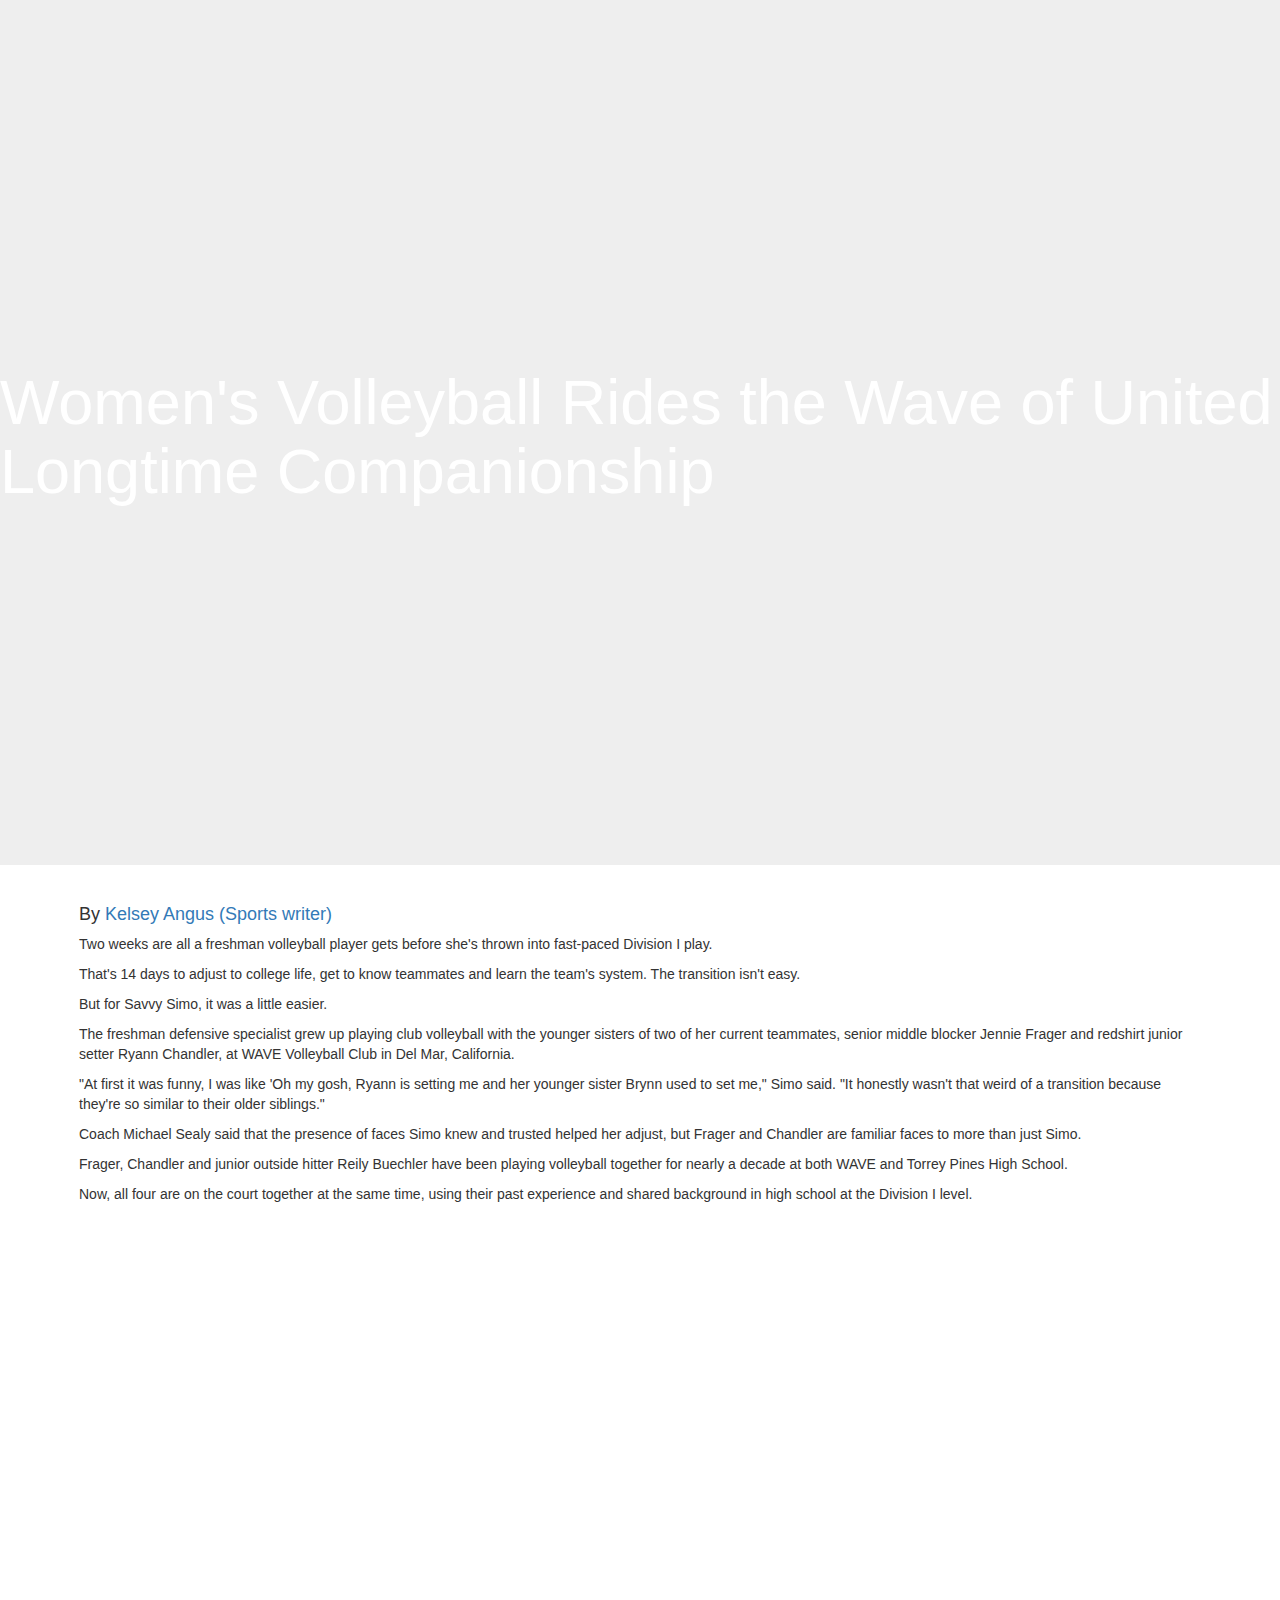
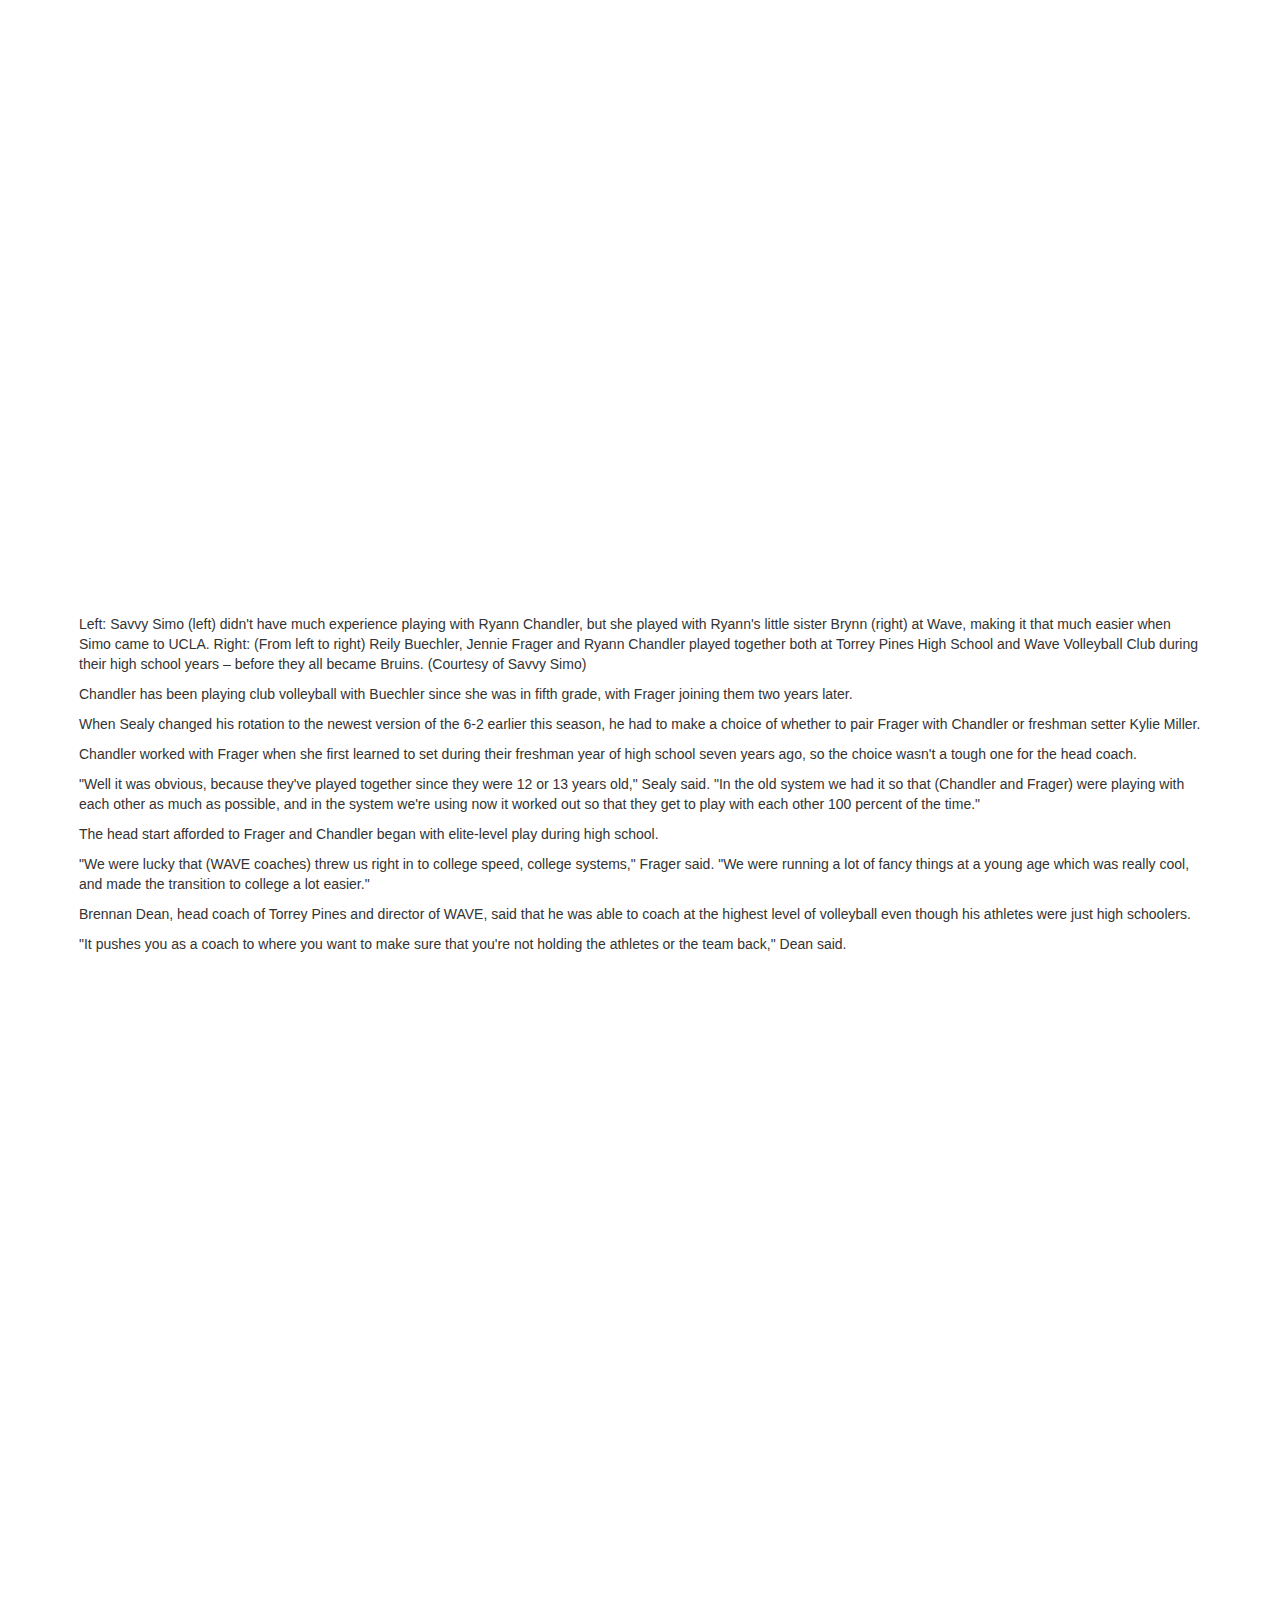
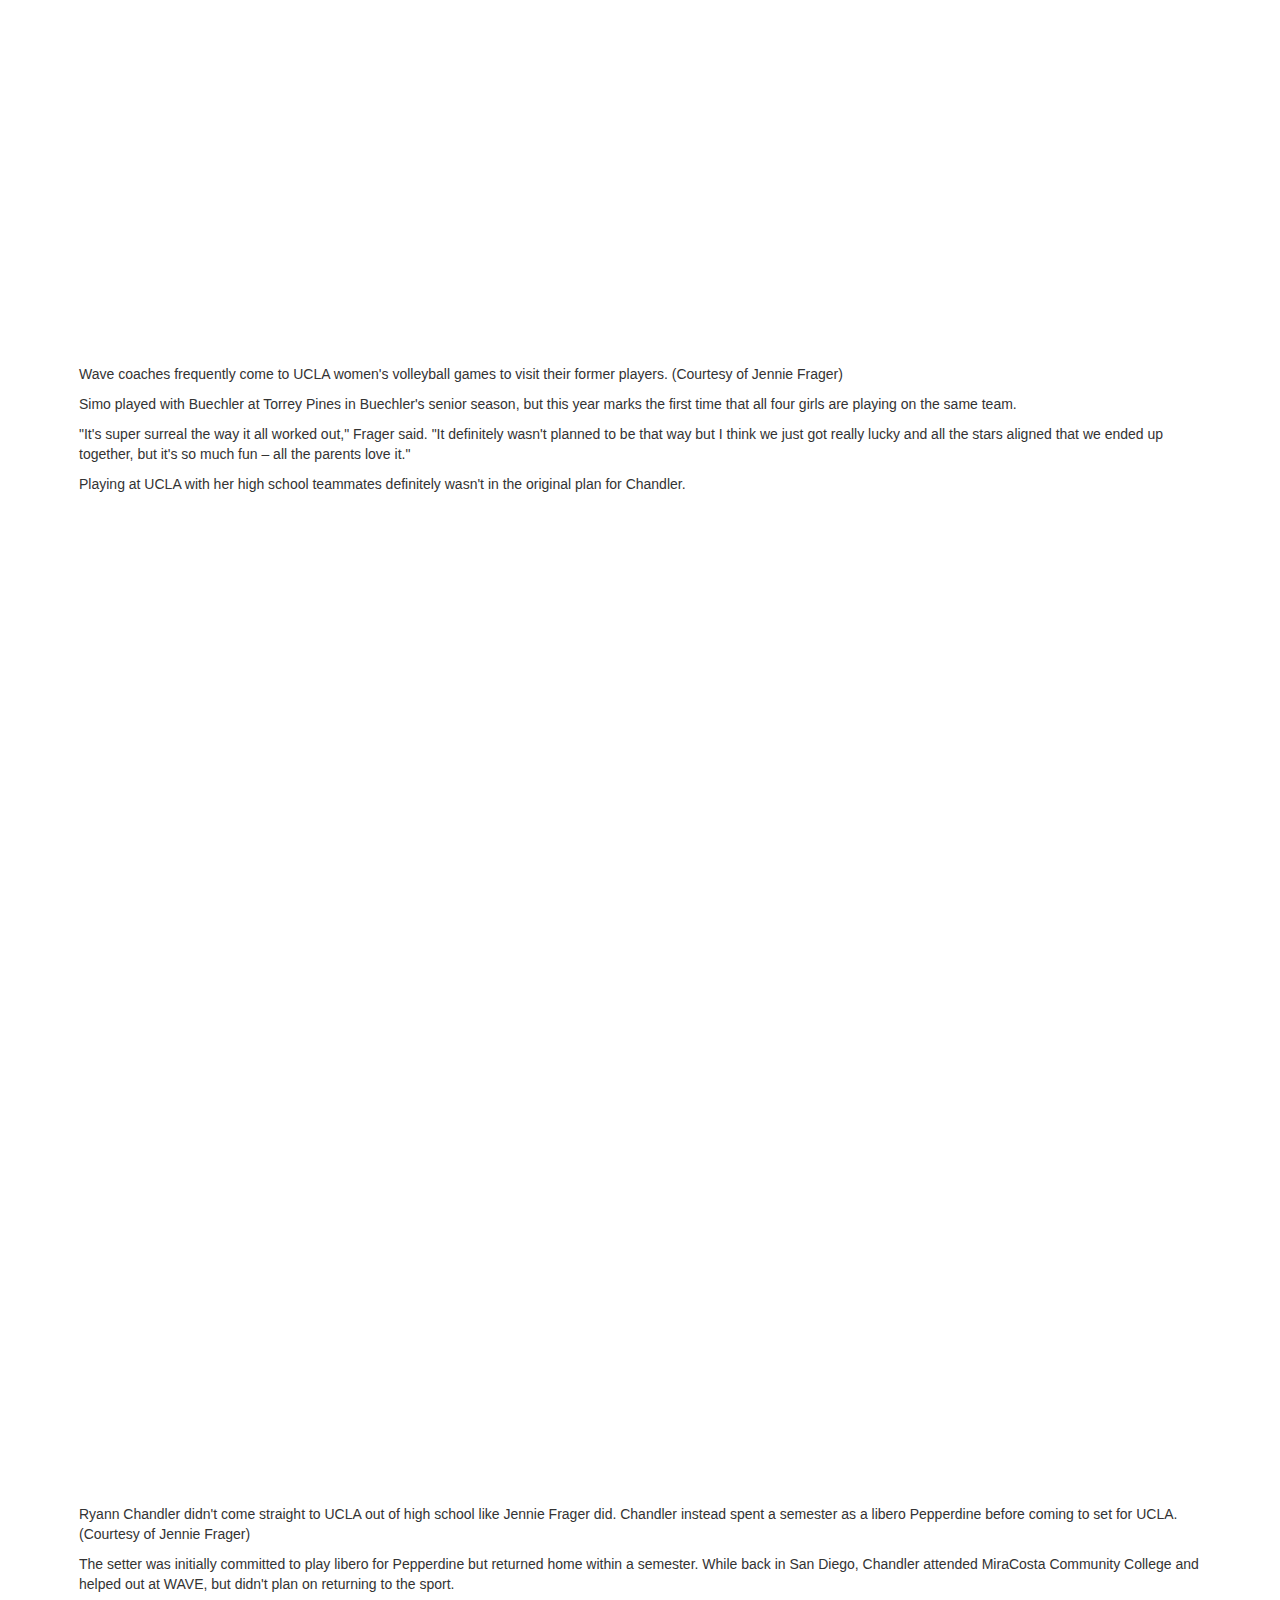
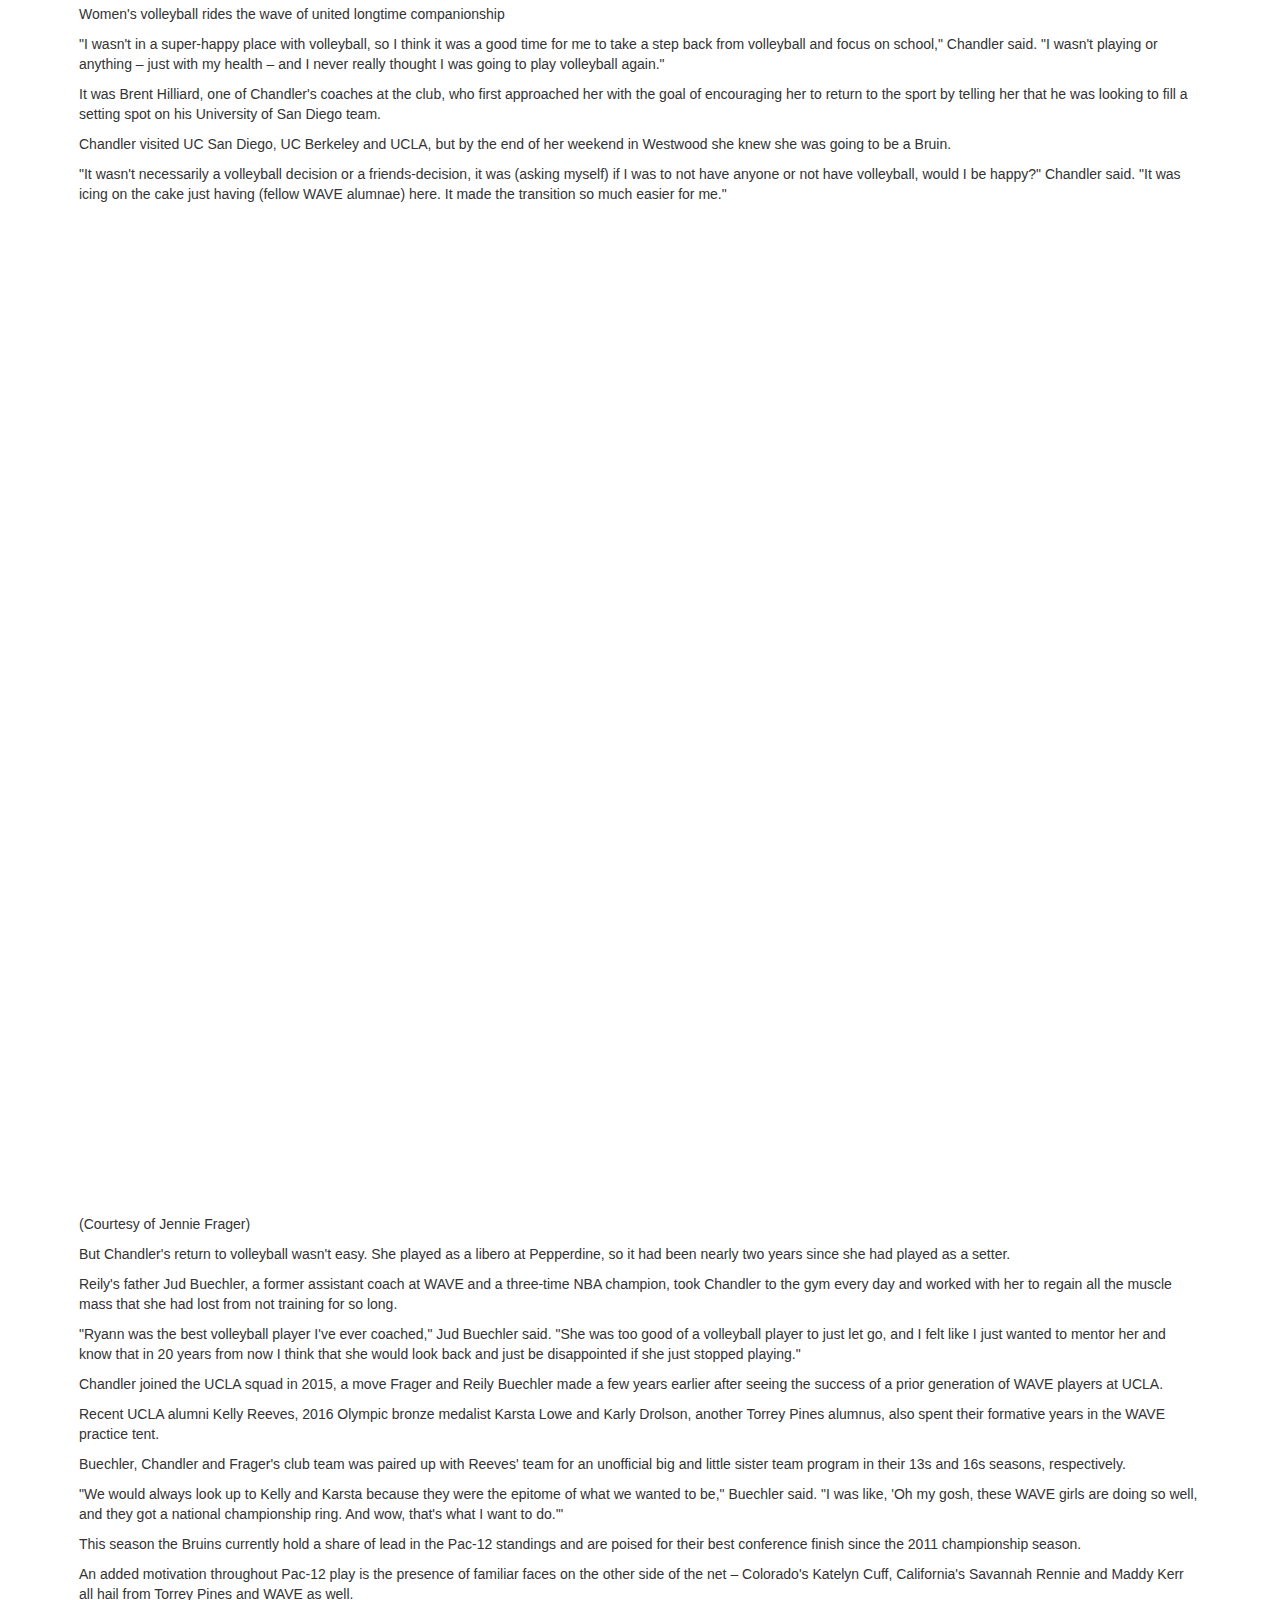
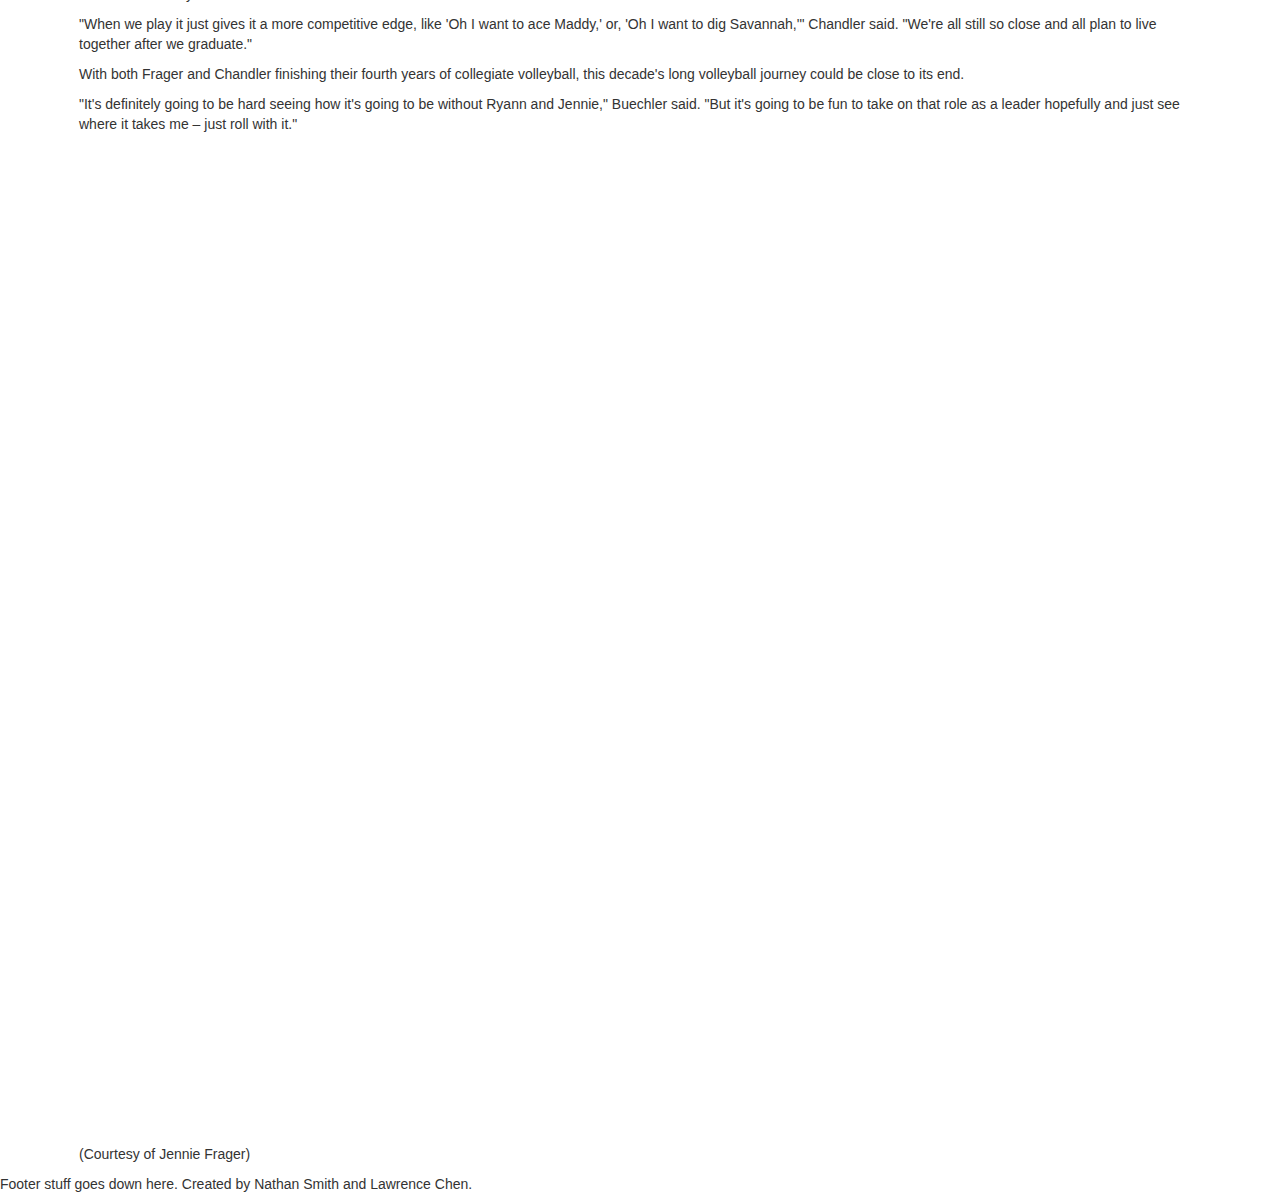
==== commit e24eeef6: "Make author name a little bigger" ====
--- a/index.html
+++ b/index.html
@@ -21,7 +21,7 @@
             <div class="row">
                 <div class="col-xs-12">
                     <div class="content">
-                        <a href="http://dailybruin.com/author/kelsey-angus/">Kelsey Angus (Sports writer)</a>
+                        <h4>By <a href="http://dailybruin.com/author/kelsey-angus/">Kelsey Angus (Sports writer)</a></h4>
 
                         <p>Two weeks are all a freshman volleyball player gets before she's thrown into fast-paced Division I play.</p>
 
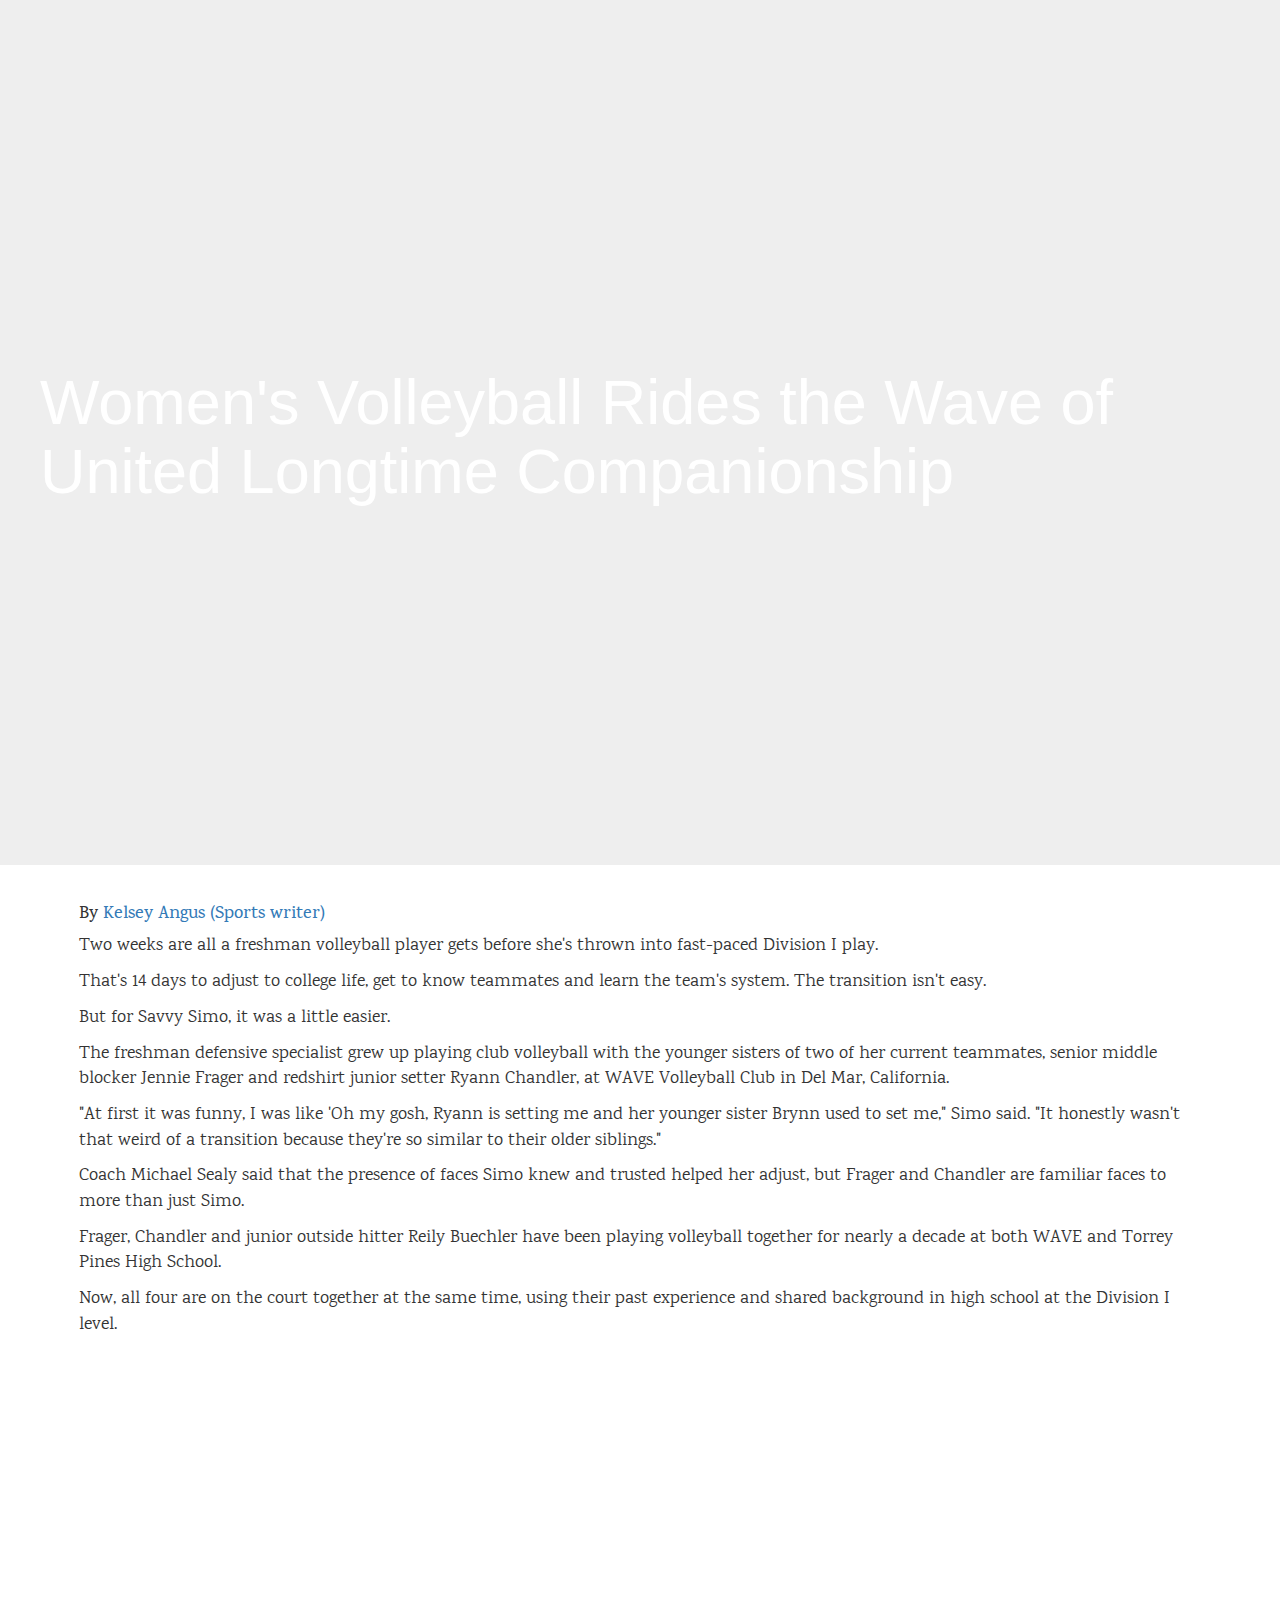
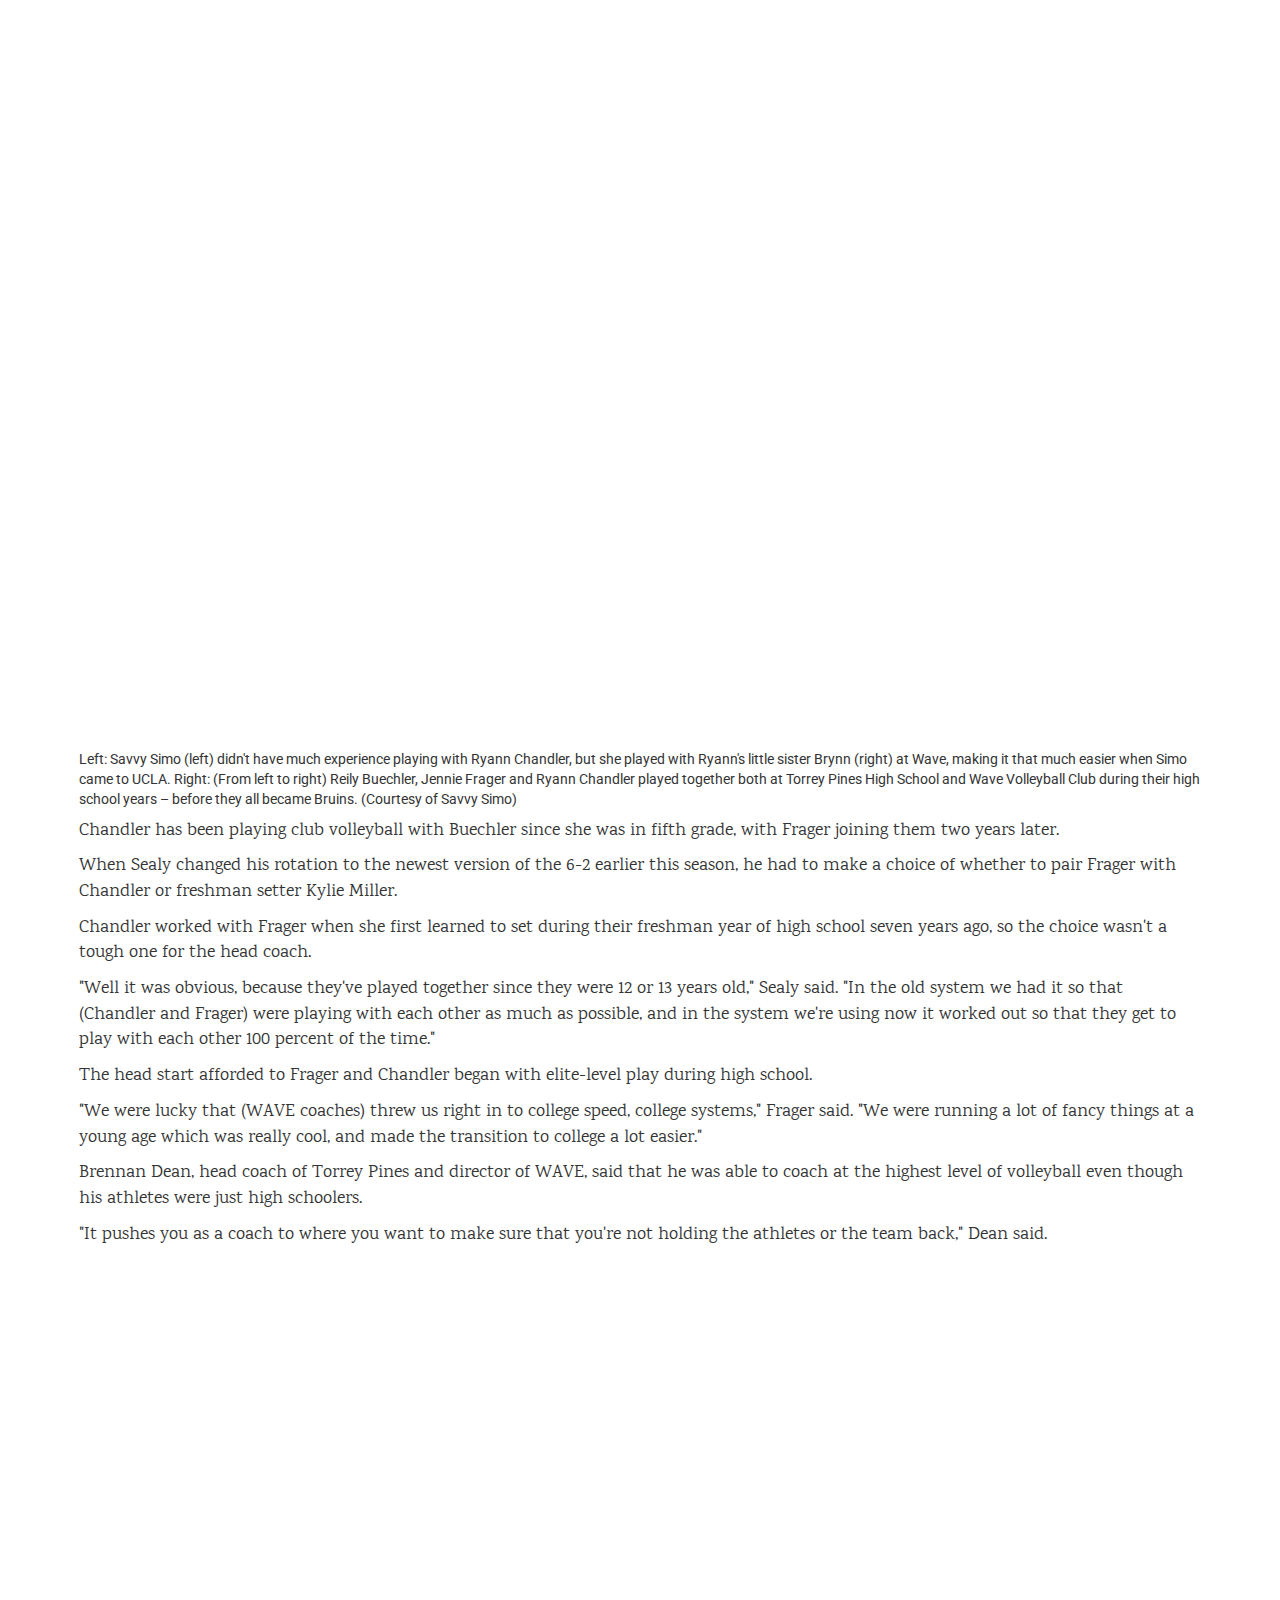
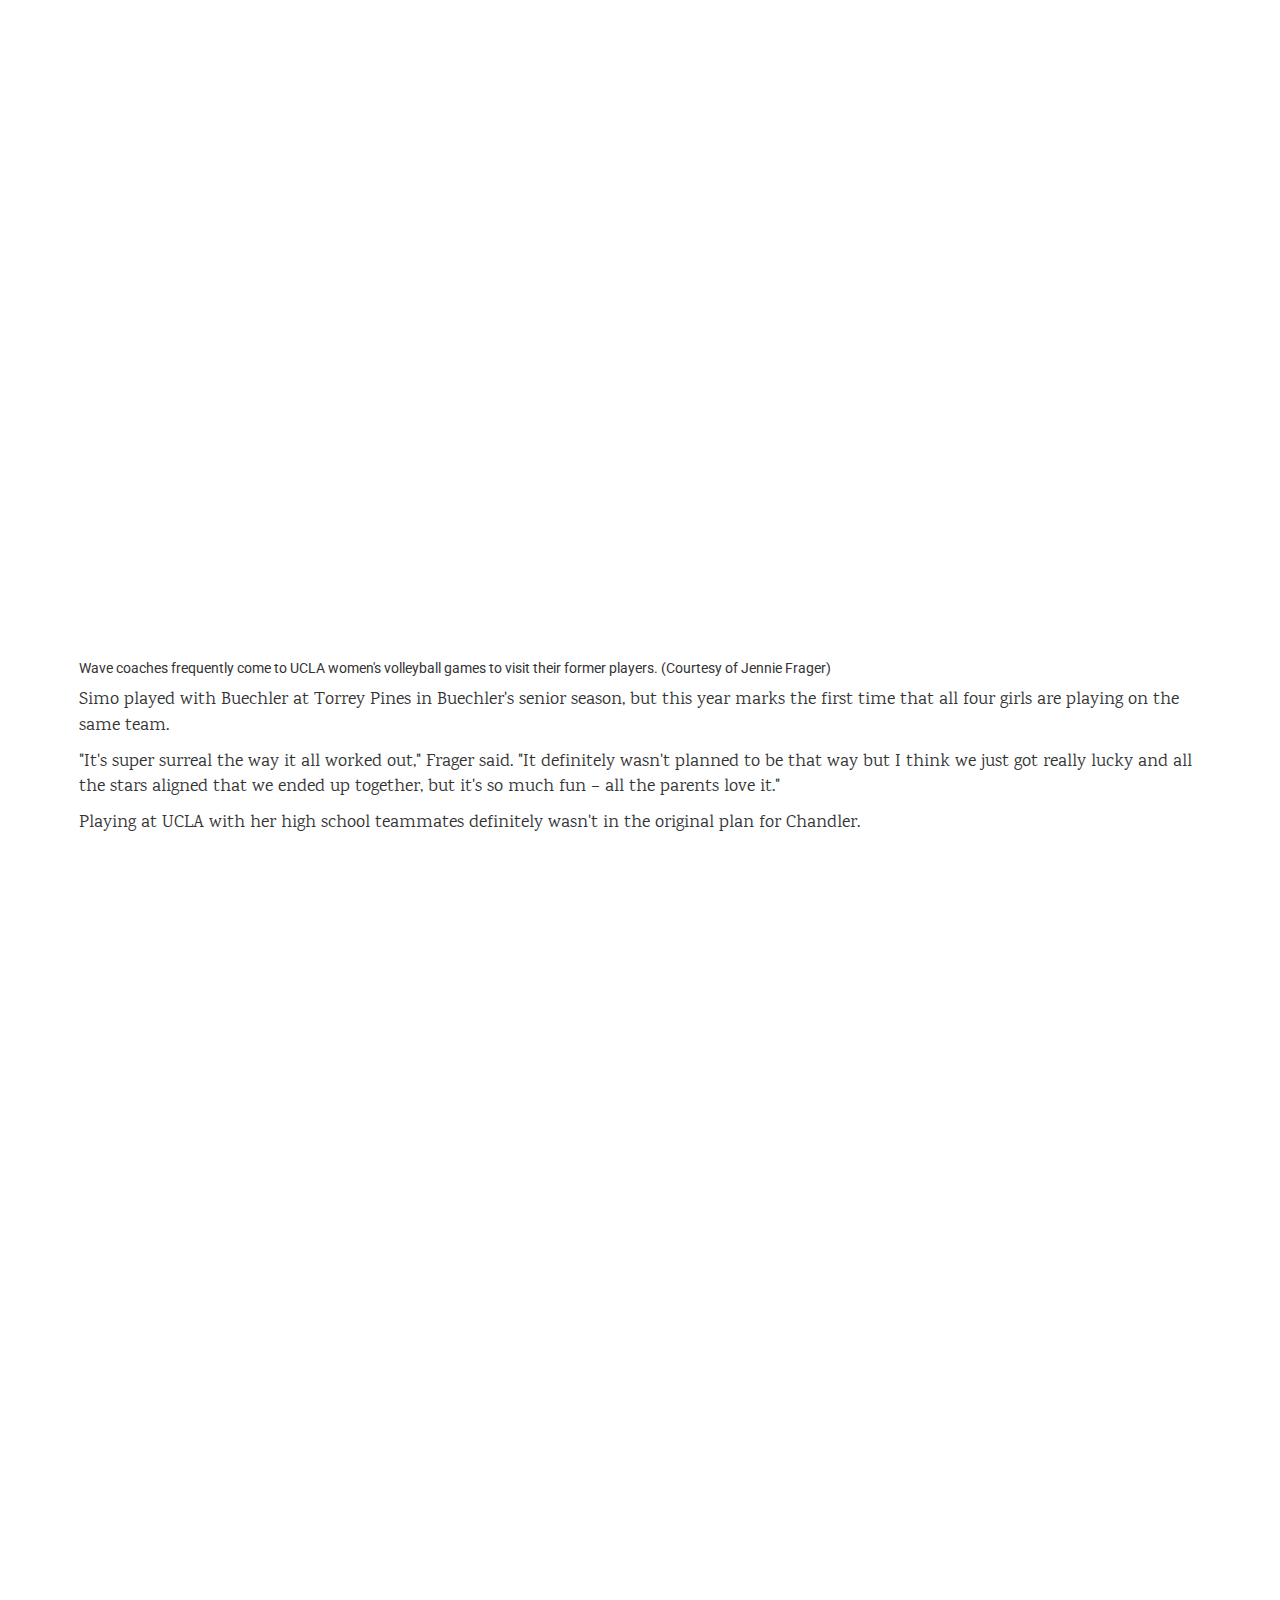
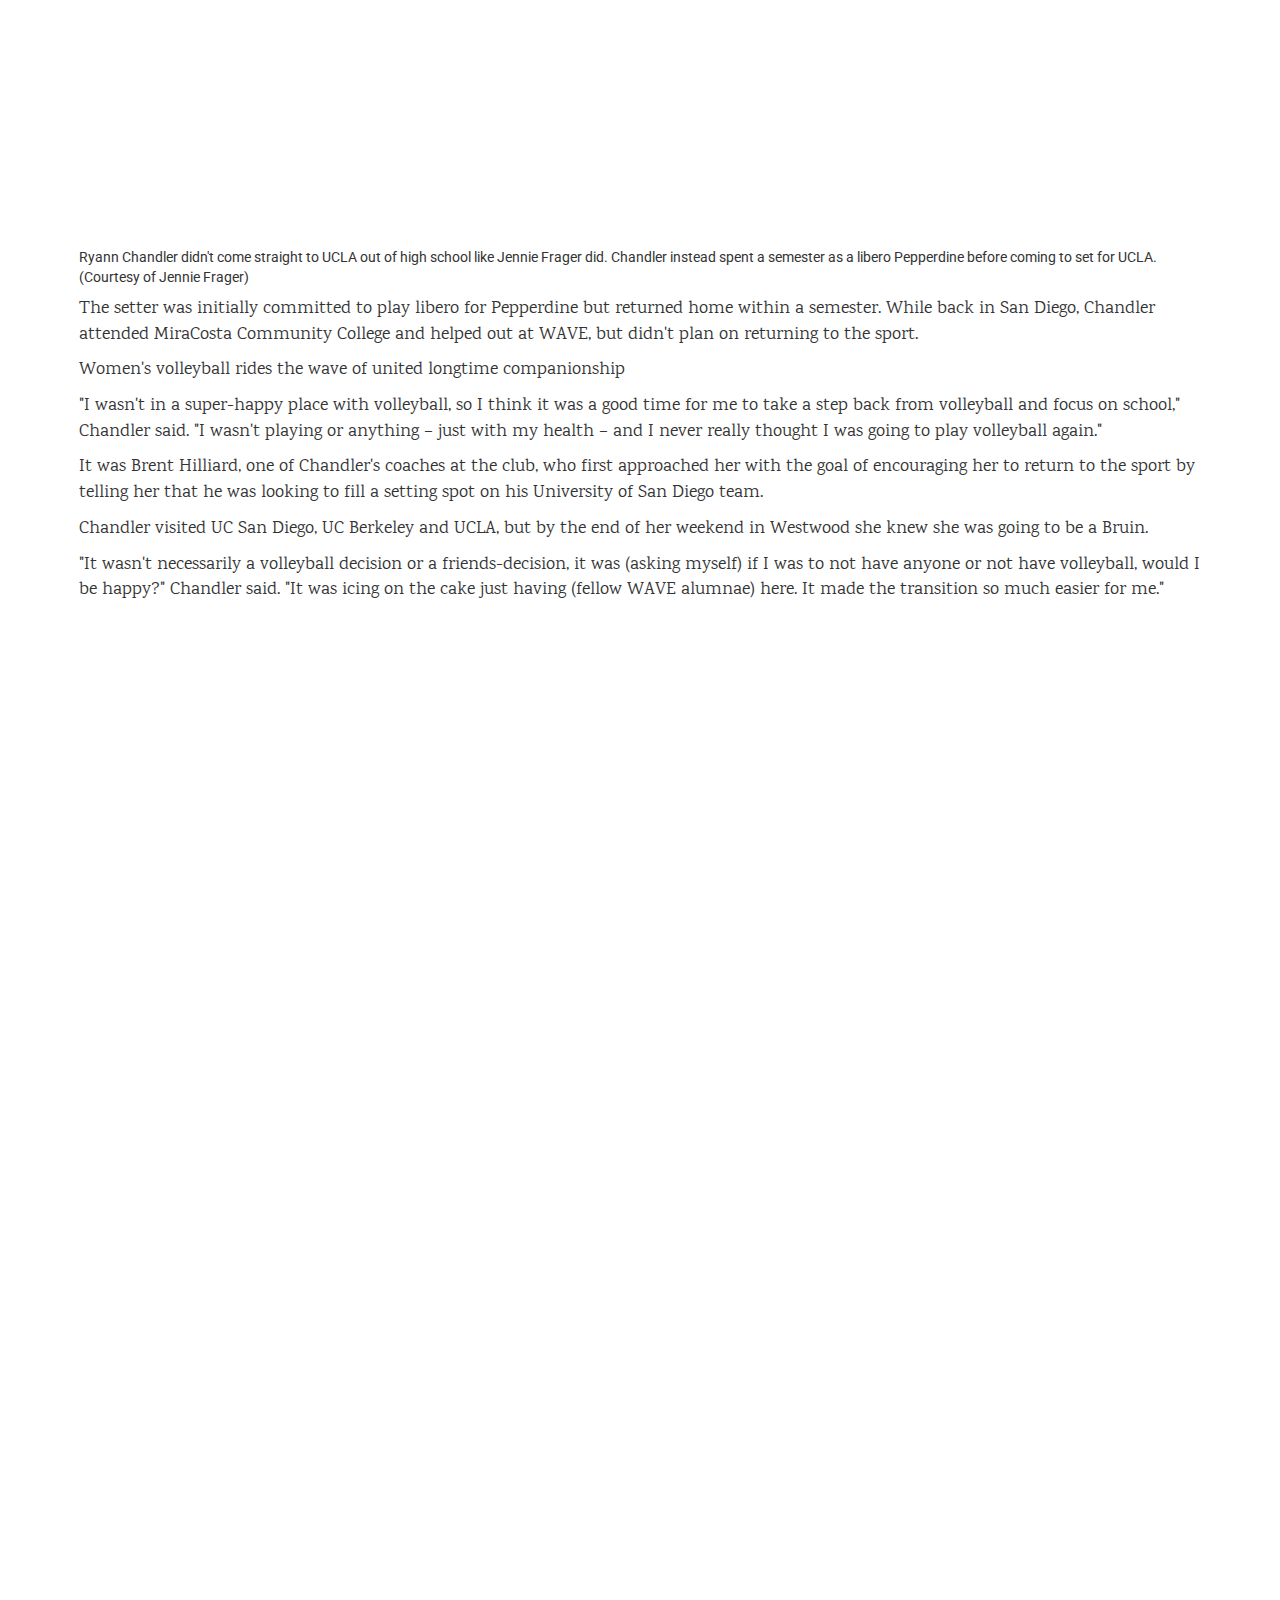
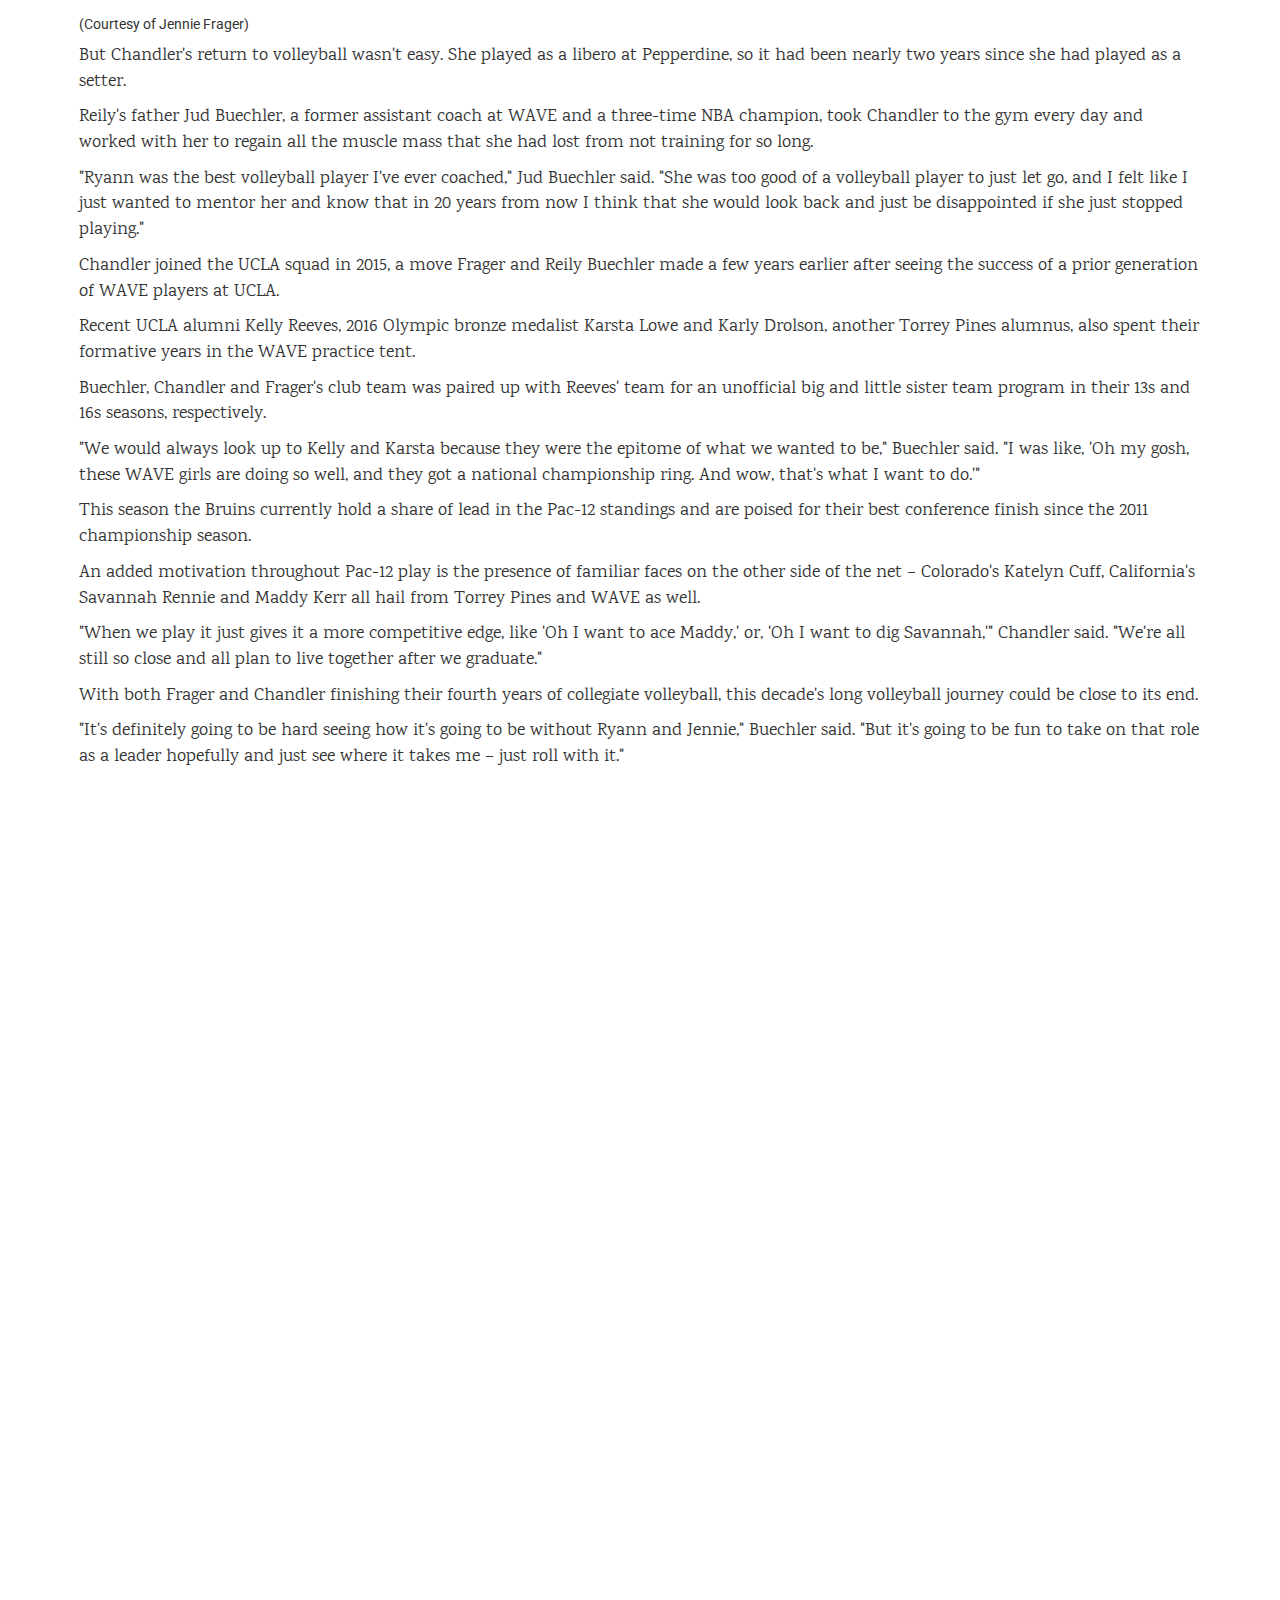
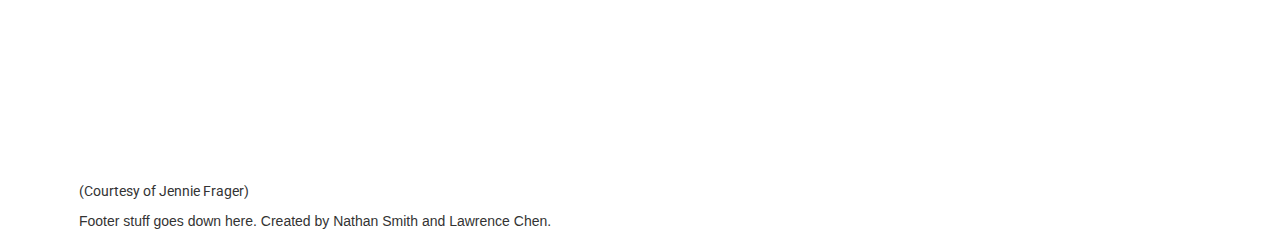
==== commit 5281f359: "Change font sizes" ====
--- a/index.html
+++ b/index.html
@@ -174,14 +174,12 @@
                     <p class="photo-caption">(Courtesy of Jennie Frager)</p>
                 </div>
             </div>
-        </div>
 
             <footer>
                 <p>
                     Footer stuff goes down here. Created by Nathan Smith and Lawrence Chen.
                 </p>
             </footer>
-
         </div>
     </body>
 
--- a/css/style.css
+++ b/css/style.css
@@ -8,6 +8,17 @@
 .jumbotron h1{
   padding-top: 300px;
   padding-bottom: 300px;
+  padding-left: 40px;
+}
+
+.content {
+  font-family: "Karma";
+  font-size: 18px;
+}
+
+.photo-caption {
+  font-family: "Roboto";
+  font-size: 14px;
 }
 
 .parallax-window {
@@ -16,6 +27,7 @@
     background: transparent;
     width: 100%;
 }
+
 h1{
 	font-size: 80px;
 }
@@ -36,5 +48,5 @@
   }
 }
 .col-xs-12{
-  
+
 }
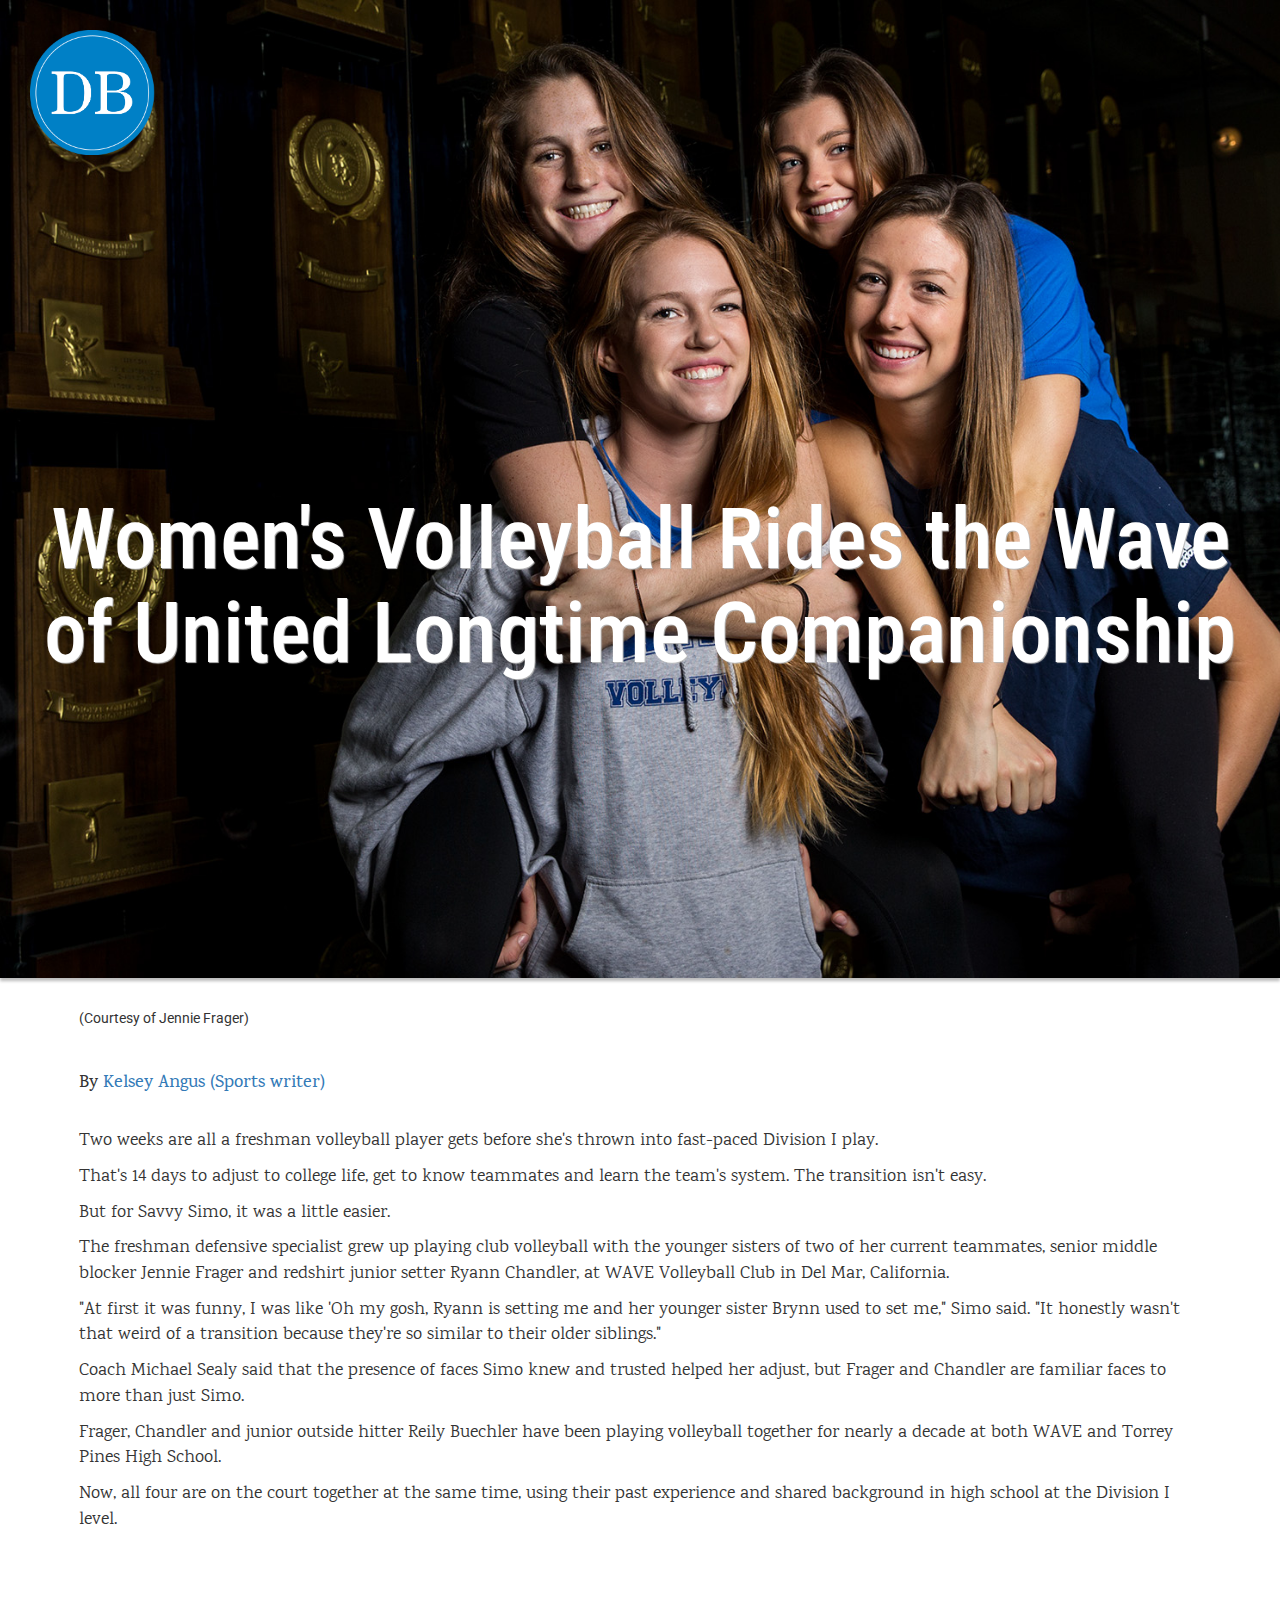
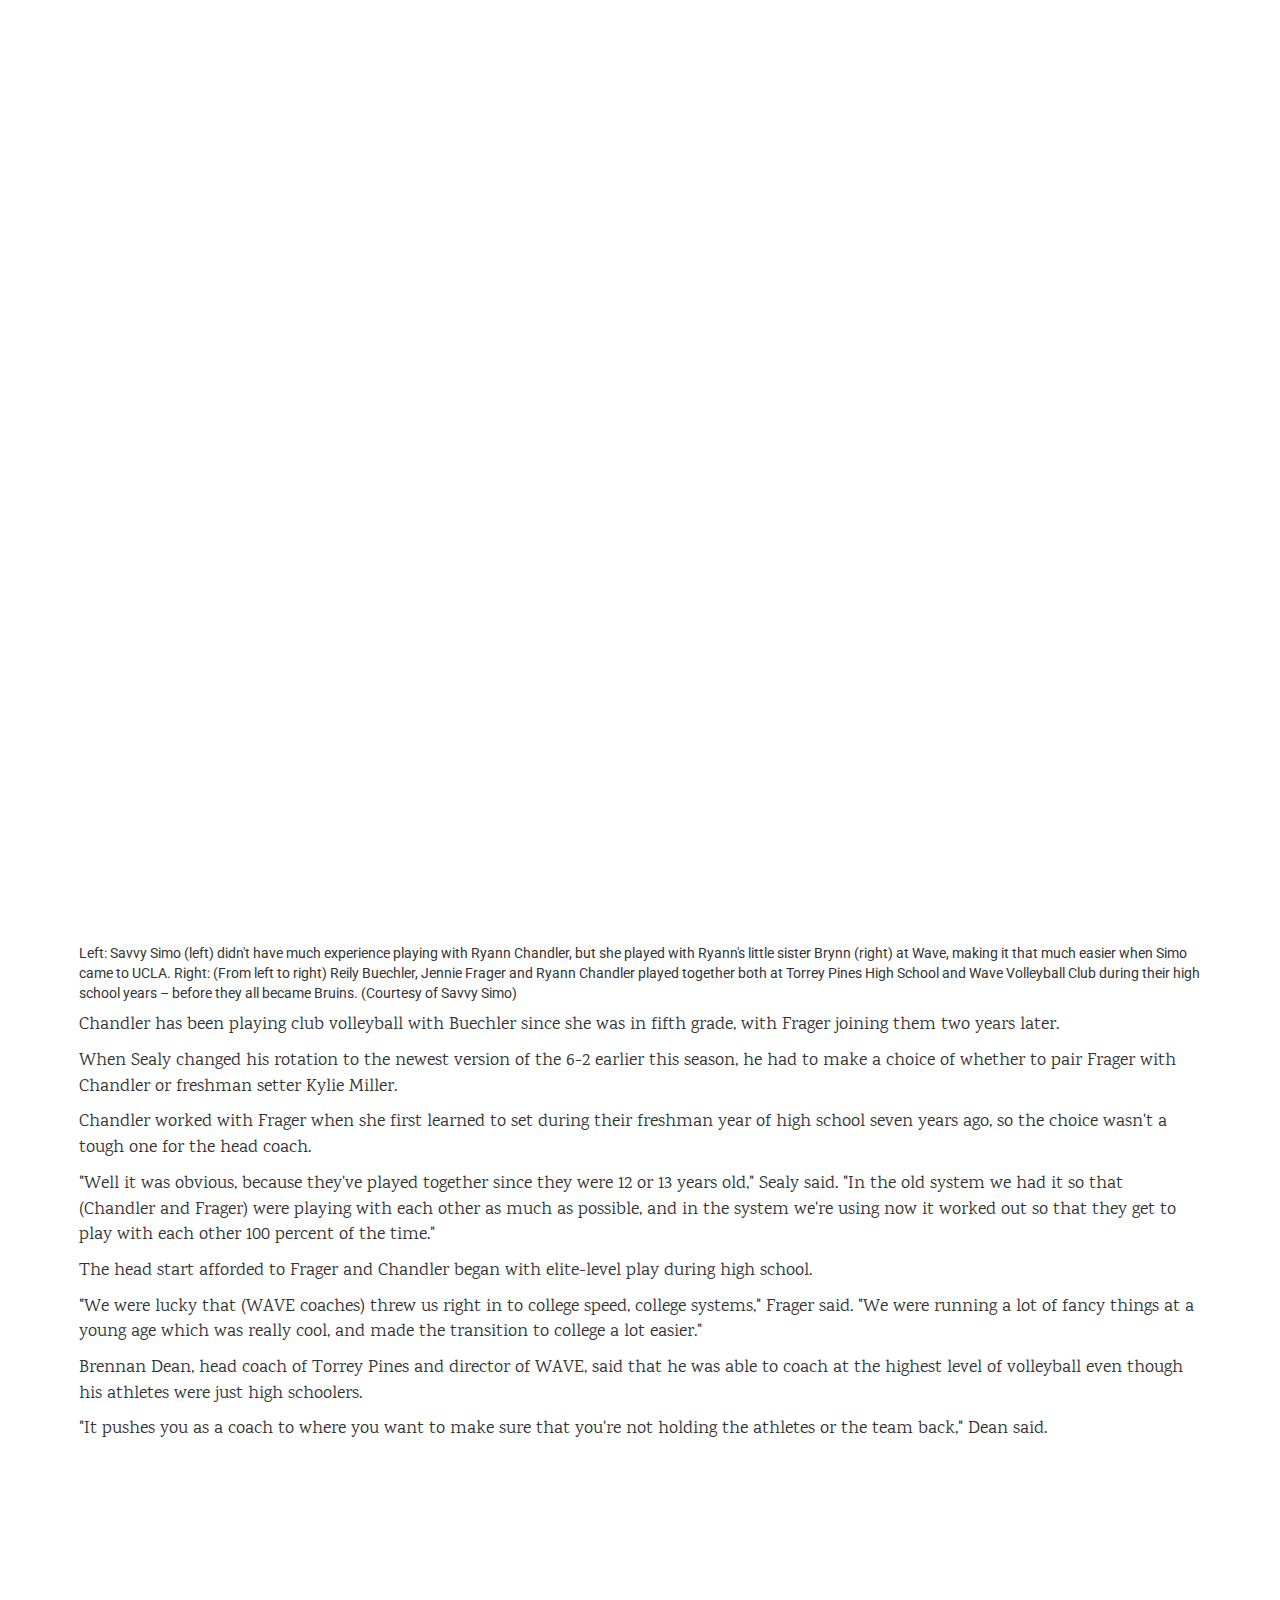
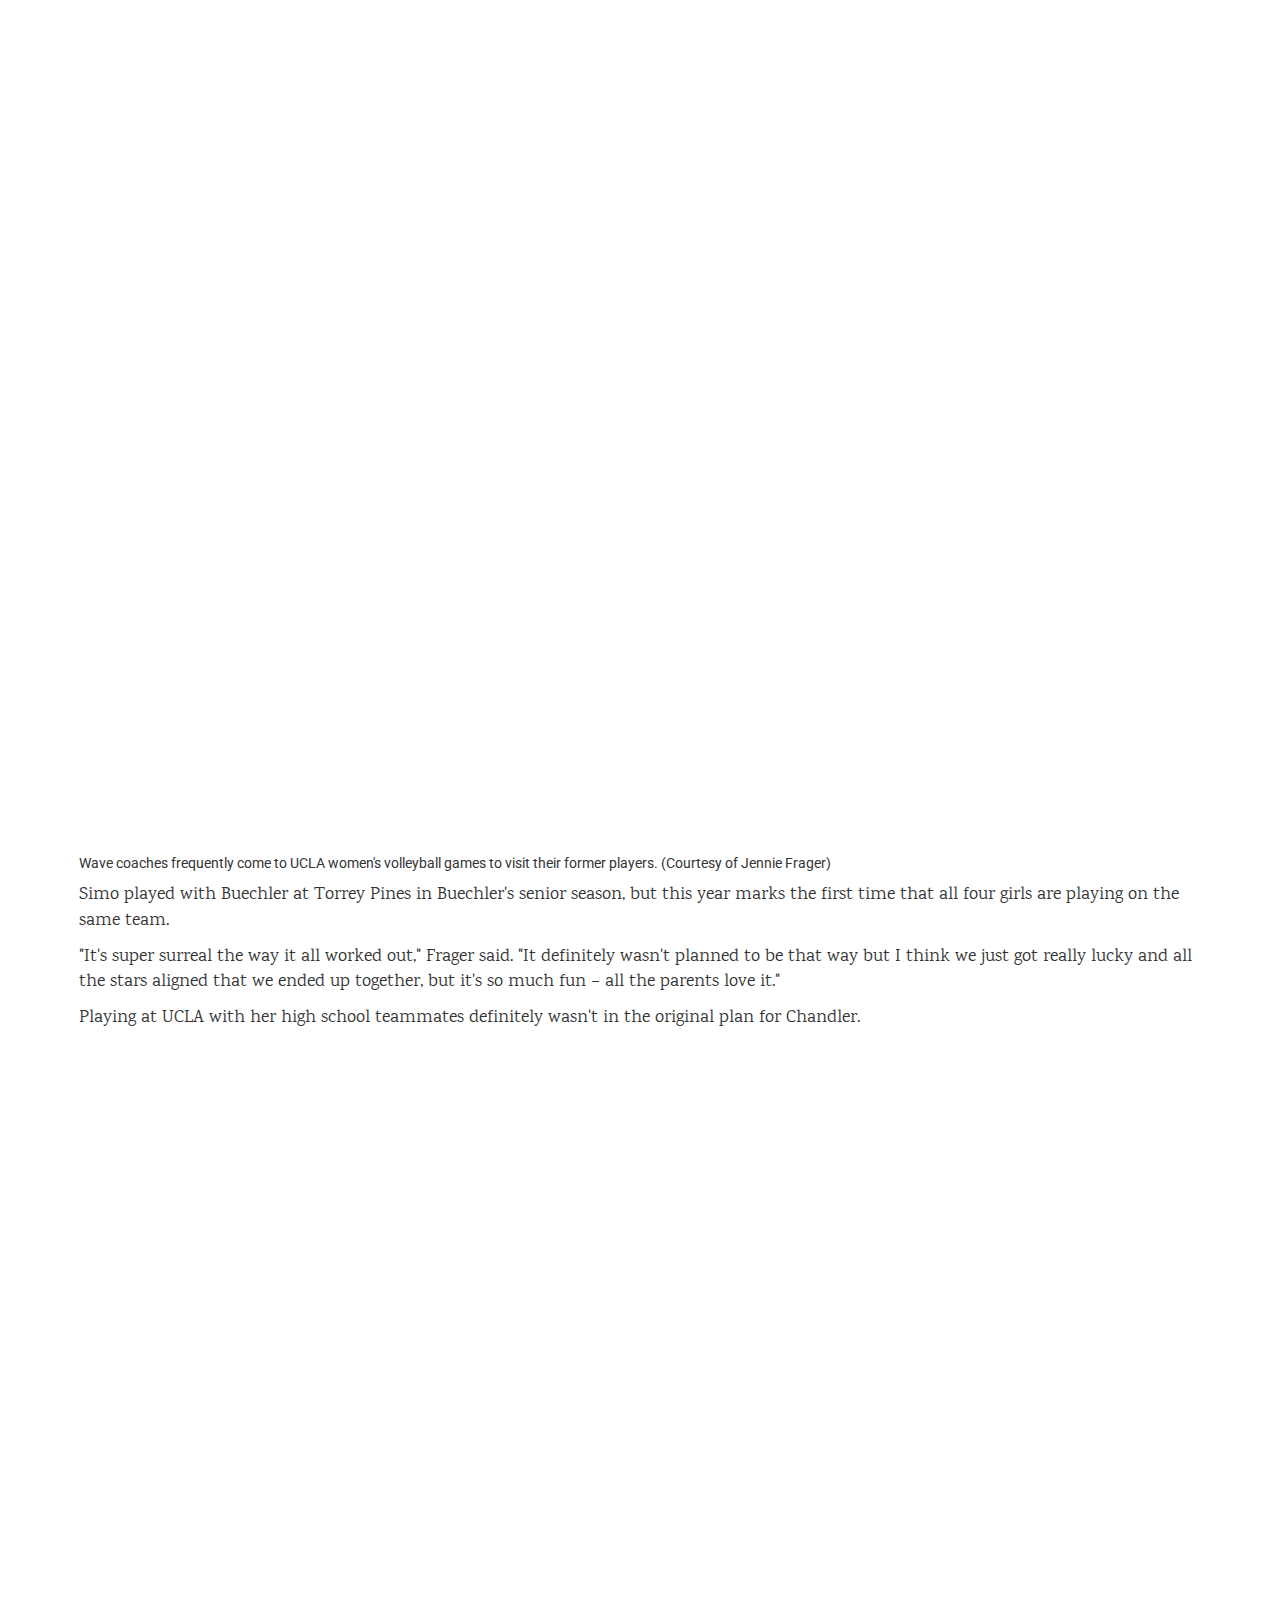
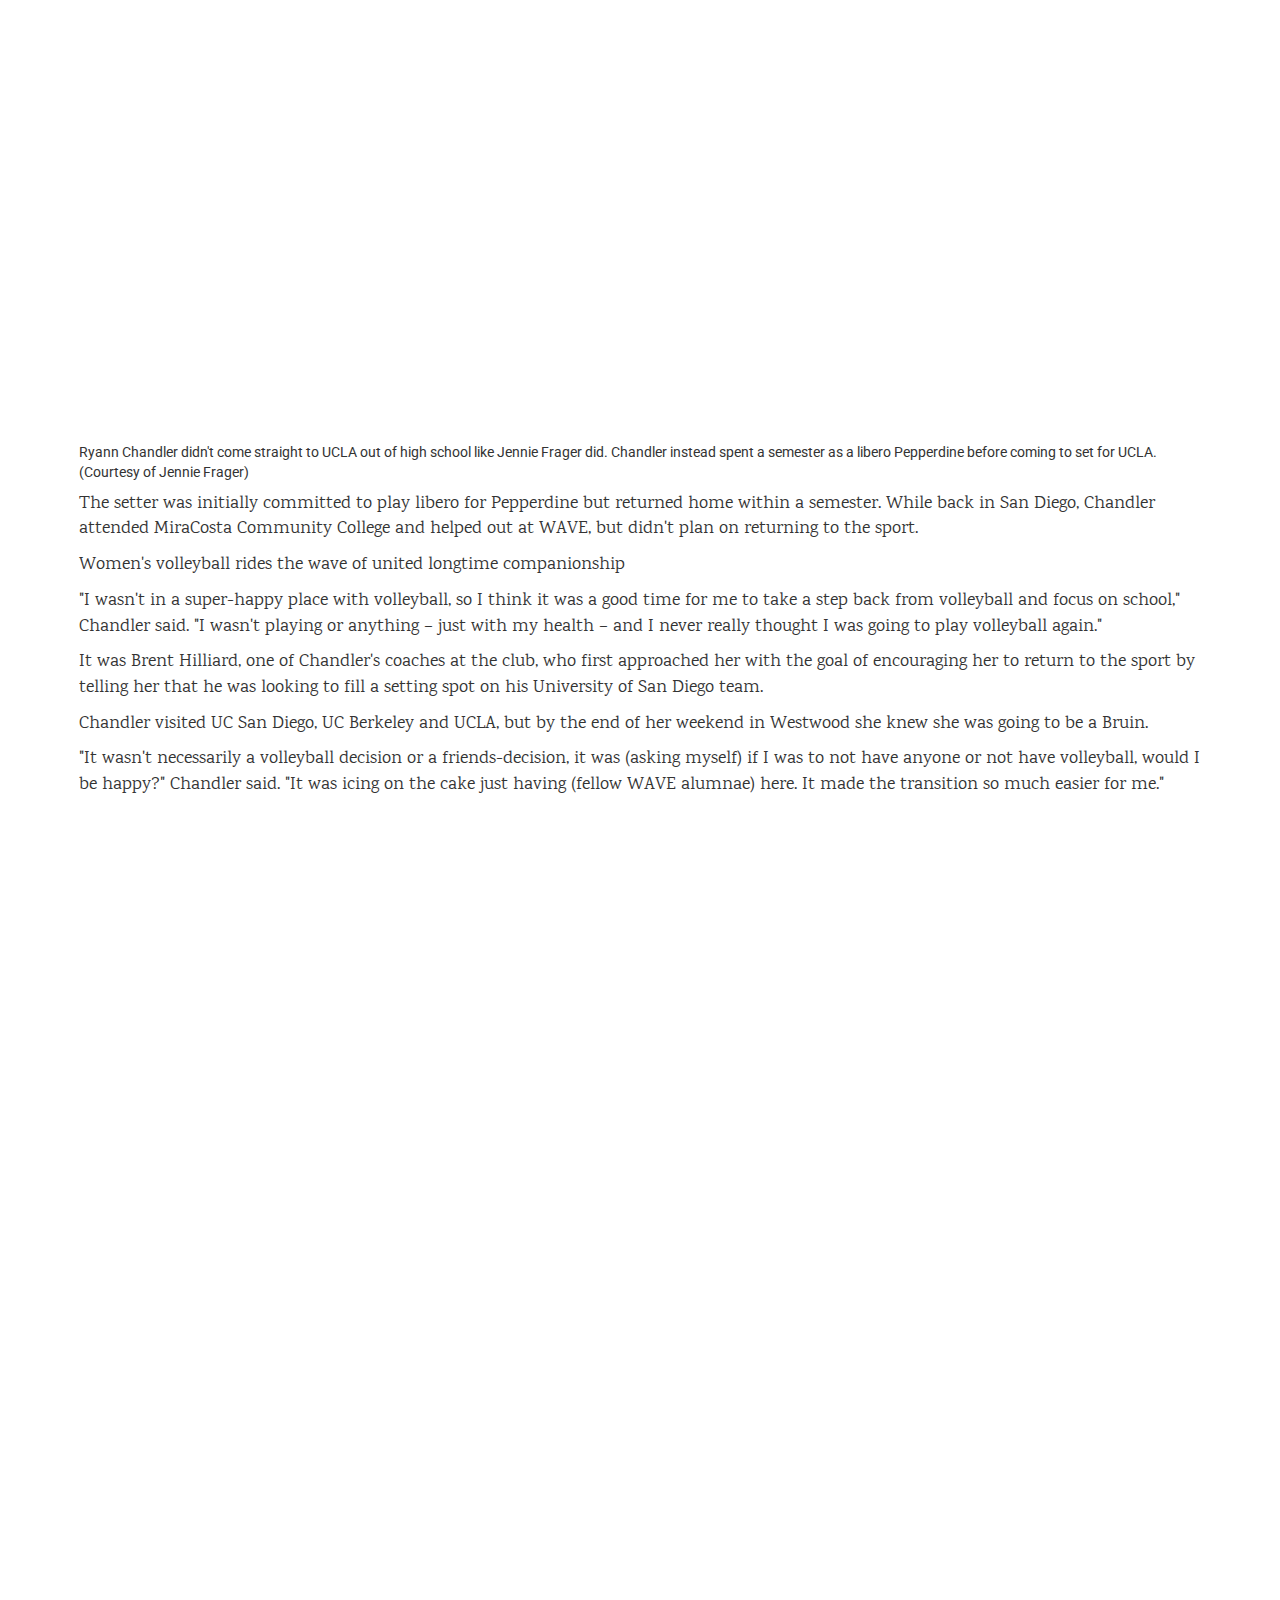
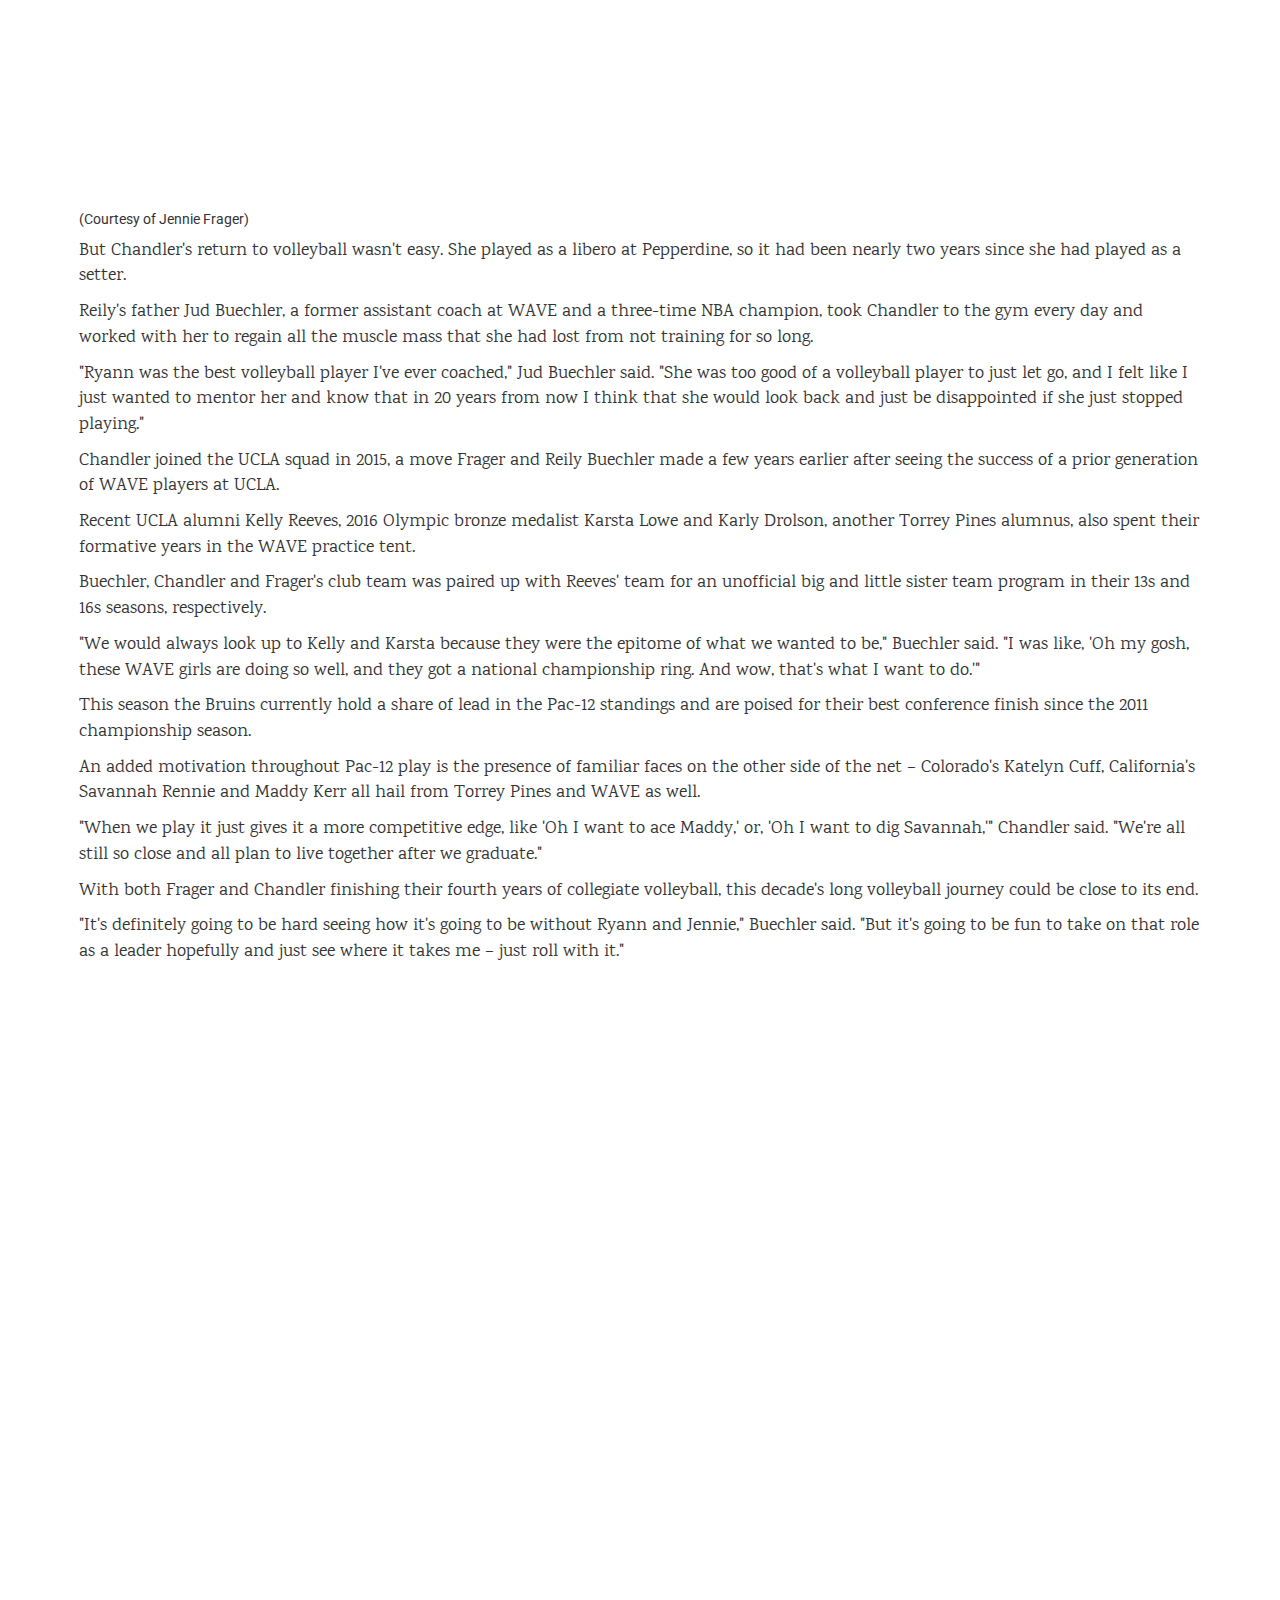
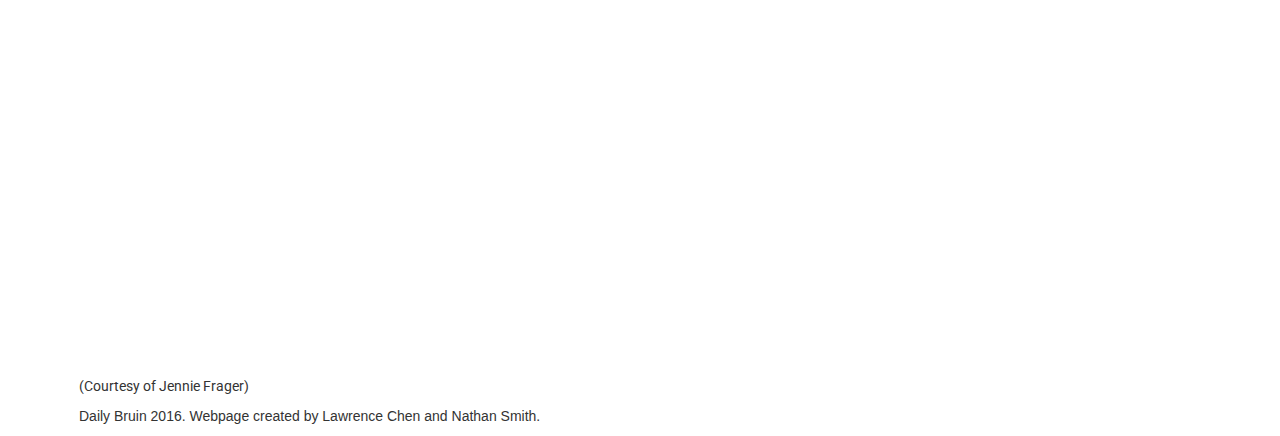
==== commit 8a0028cd: "higher resolution cover photo" ====
--- a/index.html
+++ b/index.html
@@ -8,11 +8,18 @@
         <link href="https://fonts.googleapis.com/css?family=Roboto" rel="stylesheet">
         <link href="https://fonts.googleapis.com/css?family=Karma" rel="stylesheet">
         <link rel="stylesheet" href="css/style.css">
+        <link href="https://fonts.googleapis.com/css?family=Roboto+Condensed" rel="stylesheet">
         <script src="http://code.jquery.com/jquery-2.2.4.min.js" integrity="sha256-BbhdlvQf/xTY9gja0Dq3HiwQF8LaCRTXxZKRutelT44=" crossorigin="anonymous"></script>
         <script type="text/javascript" src="js/parallax.min.js"></script>
     </head>
 
     <body>
+        <header>
+        <div class="daily-bruin-link">
+            <a href="http://dailybruin.com" target="_blank"><img src= "photos/Daily-Bruin-Logo.png"></a>
+        </div>
+        </header>
+
         <div class="jumbotron">
             <h1>Women's Volleyball Rides the Wave of United Longtime Companionship</h1>
         </div>
@@ -21,8 +28,10 @@
             <div class="row">
                 <div class="col-xs-12">
                     <div class="content">
+                        <p class="photo-caption">(Courtesy of Jennie Frager)</p>
+                        <br>
                         <h4>By <a href="http://dailybruin.com/author/kelsey-angus/">Kelsey Angus (Sports writer)</a></h4>
-
+                        <br>
                         <p>Two weeks are all a freshman volleyball player gets before she's thrown into fast-paced Division I play.</p>
 
                         <p>That's 14 days to adjust to college life, get to know teammates and learn the team's system. The transition isn't easy.</p>
@@ -177,7 +186,7 @@
 
             <footer>
                 <p>
-                    Footer stuff goes down here. Created by Nathan Smith and Lawrence Chen.
+                    Daily Bruin 2016.  Webpage created by Lawrence Chen and Nathan Smith.
                 </p>
             </footer>
         </div>
--- a/css/style.css
+++ b/css/style.css
@@ -1,14 +1,28 @@
+.parallax-mirror {
+    z-index:1
+}
+
+.daily-bruin-link {
+    float: left;
+    margin-top: 30px;
+    margin-left: 30px;
+}
+.daily-bruin-link a{
+  background-color: transparent;
+}
+
+.daily-bruin-link a img{
+  width: 125px;
+}
+
 .jumbotron {
   background-image: url("../photos/cover photo.jpg");
   background-size: cover;
   background-position: center;
   display: block;
   color: white;
-}
-.jumbotron h1{
-  padding-top: 300px;
-  padding-bottom: 300px;
-  padding-left: 40px;
+  box-shadow: 0px 3px 3px #BBB;
+  text-shadow: 1px 1px 1px #BBB;
 }
 
 .content {
@@ -28,14 +42,20 @@
     width: 100%;
 }
 
-h1{
-	font-size: 80px;
-}
 @media (min-width: 500px) {
 	.container{
 		margin: 0 auto;
     width: 90%;
 	}
+  .jumbotron h1{
+    padding: 30px;
+    padding-top: 425px;
+    padding-bottom: 240px;
+    font-size: 85px;
+    text-align: center;
+    font-family: 'Roboto Condensed', sans-serif;
+
+  }
 }
 
 @media only screen and (max-device-width: 500px) {
@@ -46,7 +66,11 @@
   p{
   	font-size: 35px;
   }
+
+  .jumbotron h1{
+    padding-top: 500px;
+    padding-bottom: 15px;
+    font-size: 65px;
+    font-family: 'Roboto Condensed', sans-serif;
+  }
 }
-.col-xs-12{
-
-}
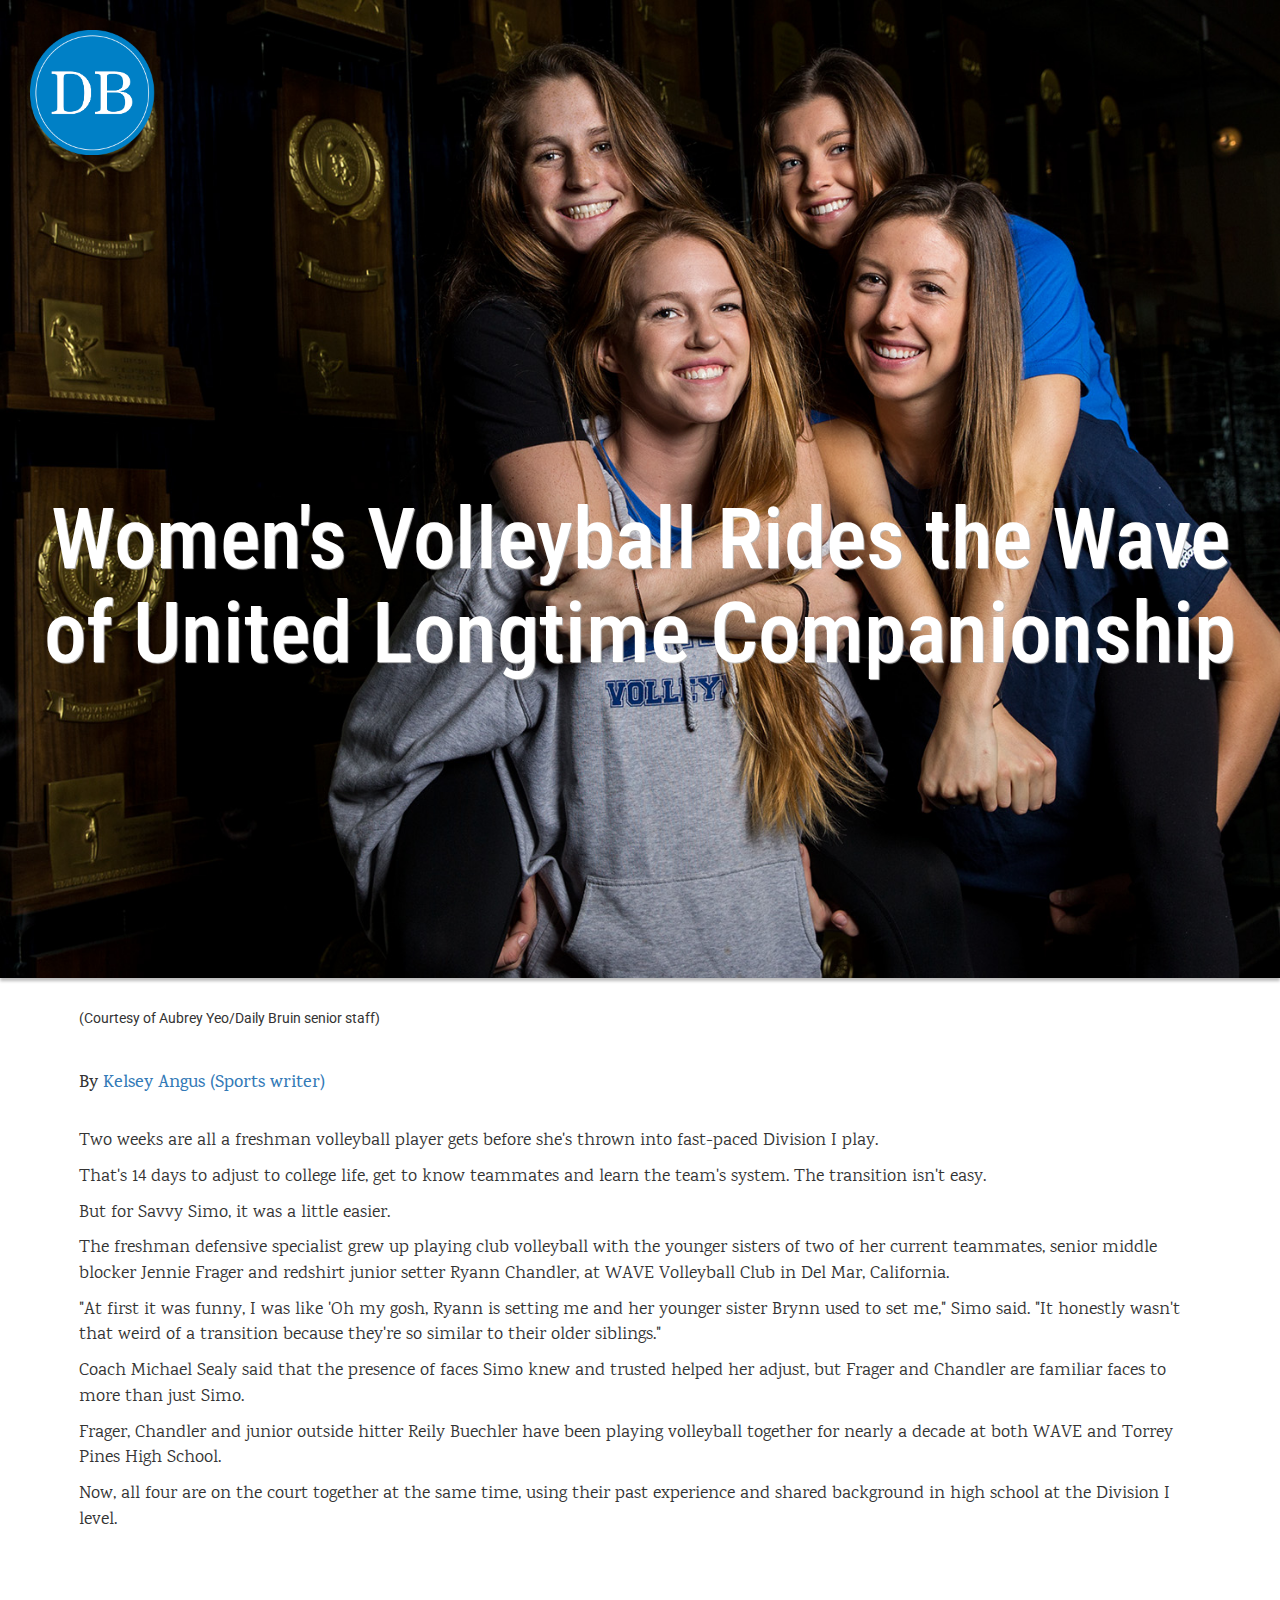
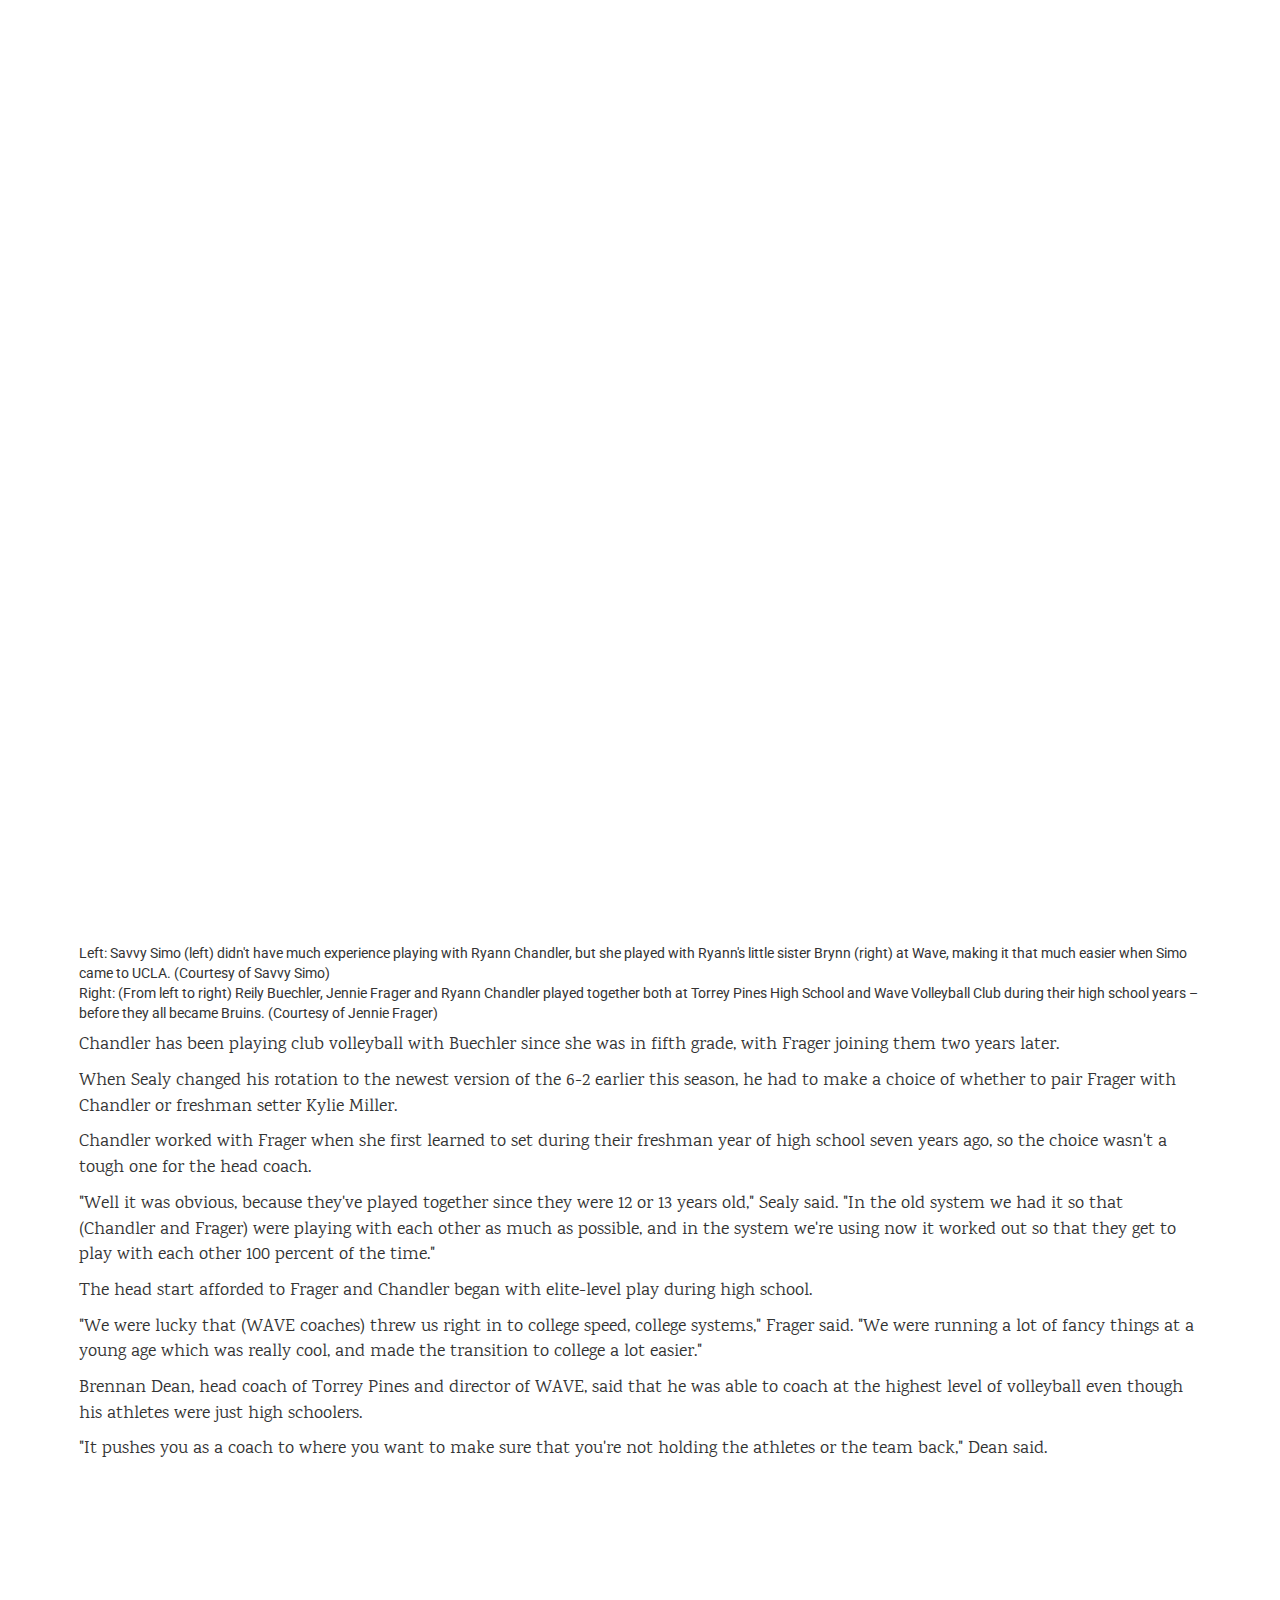
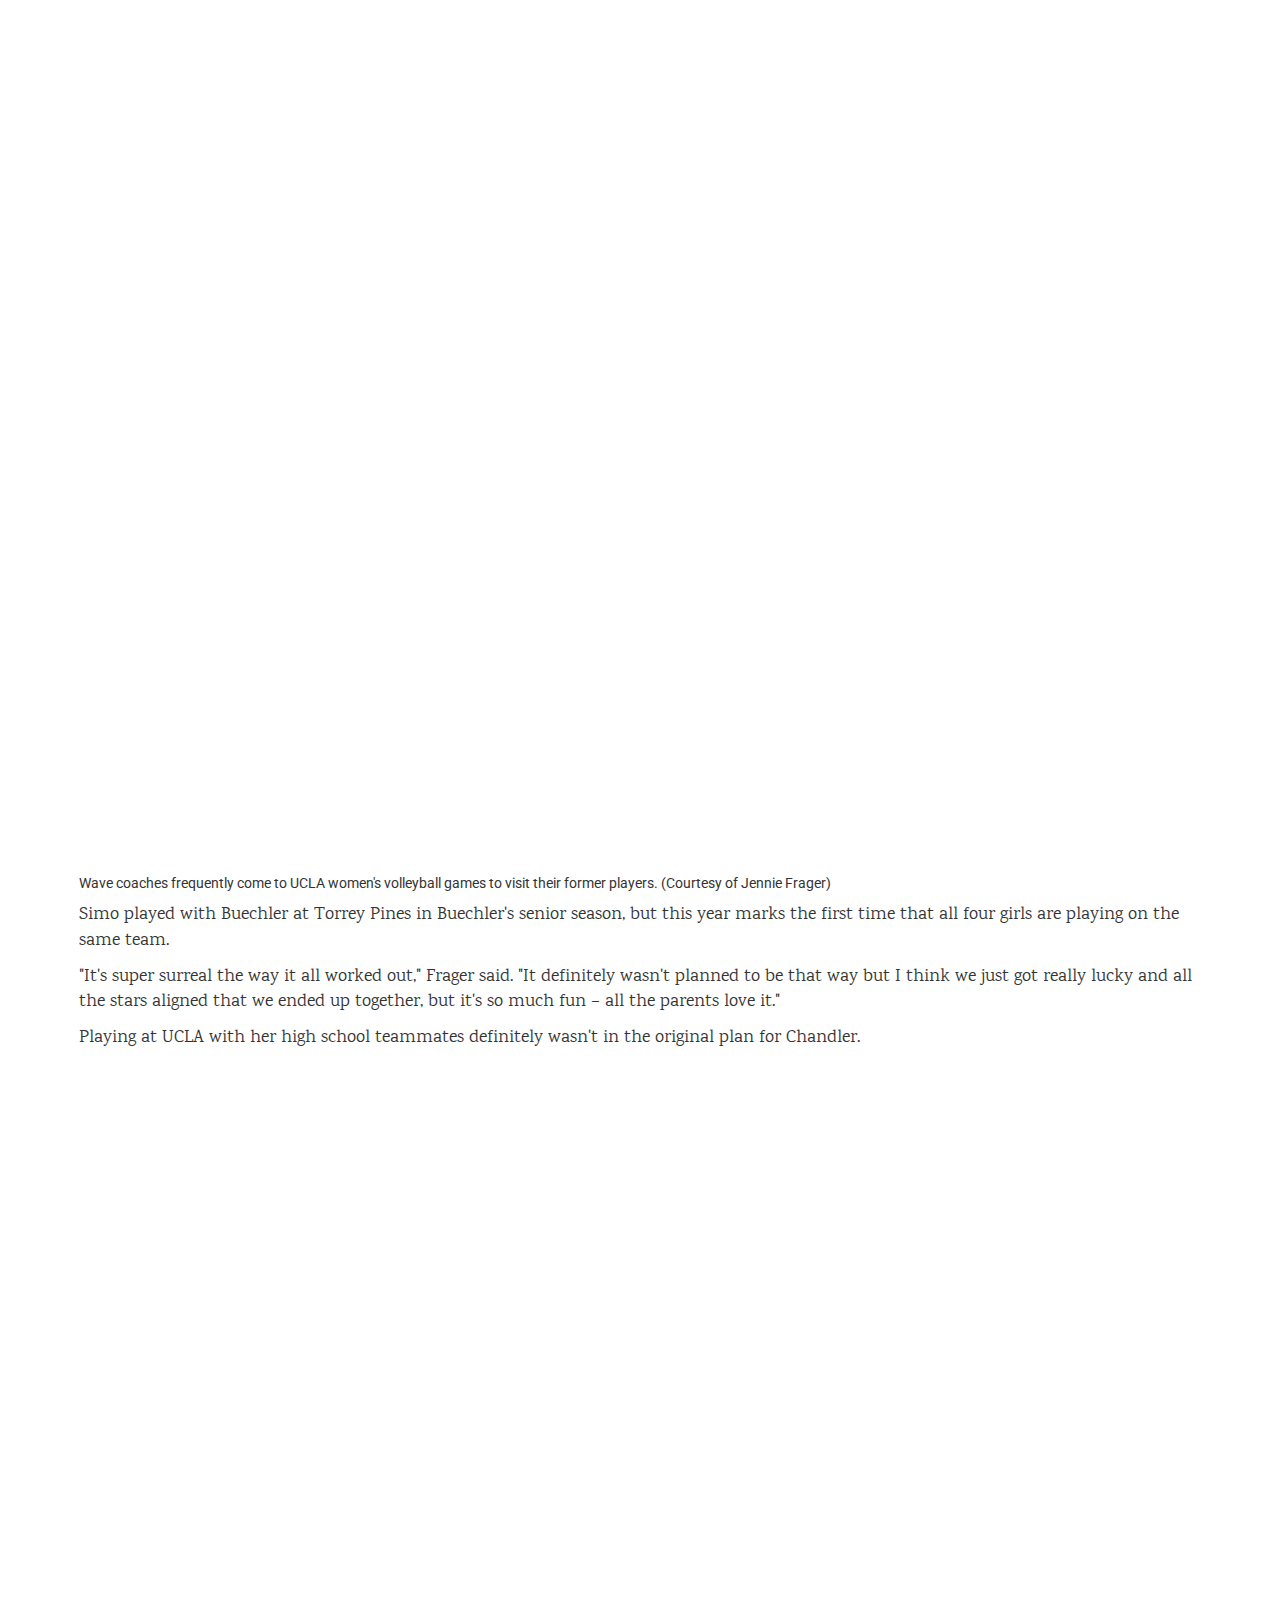
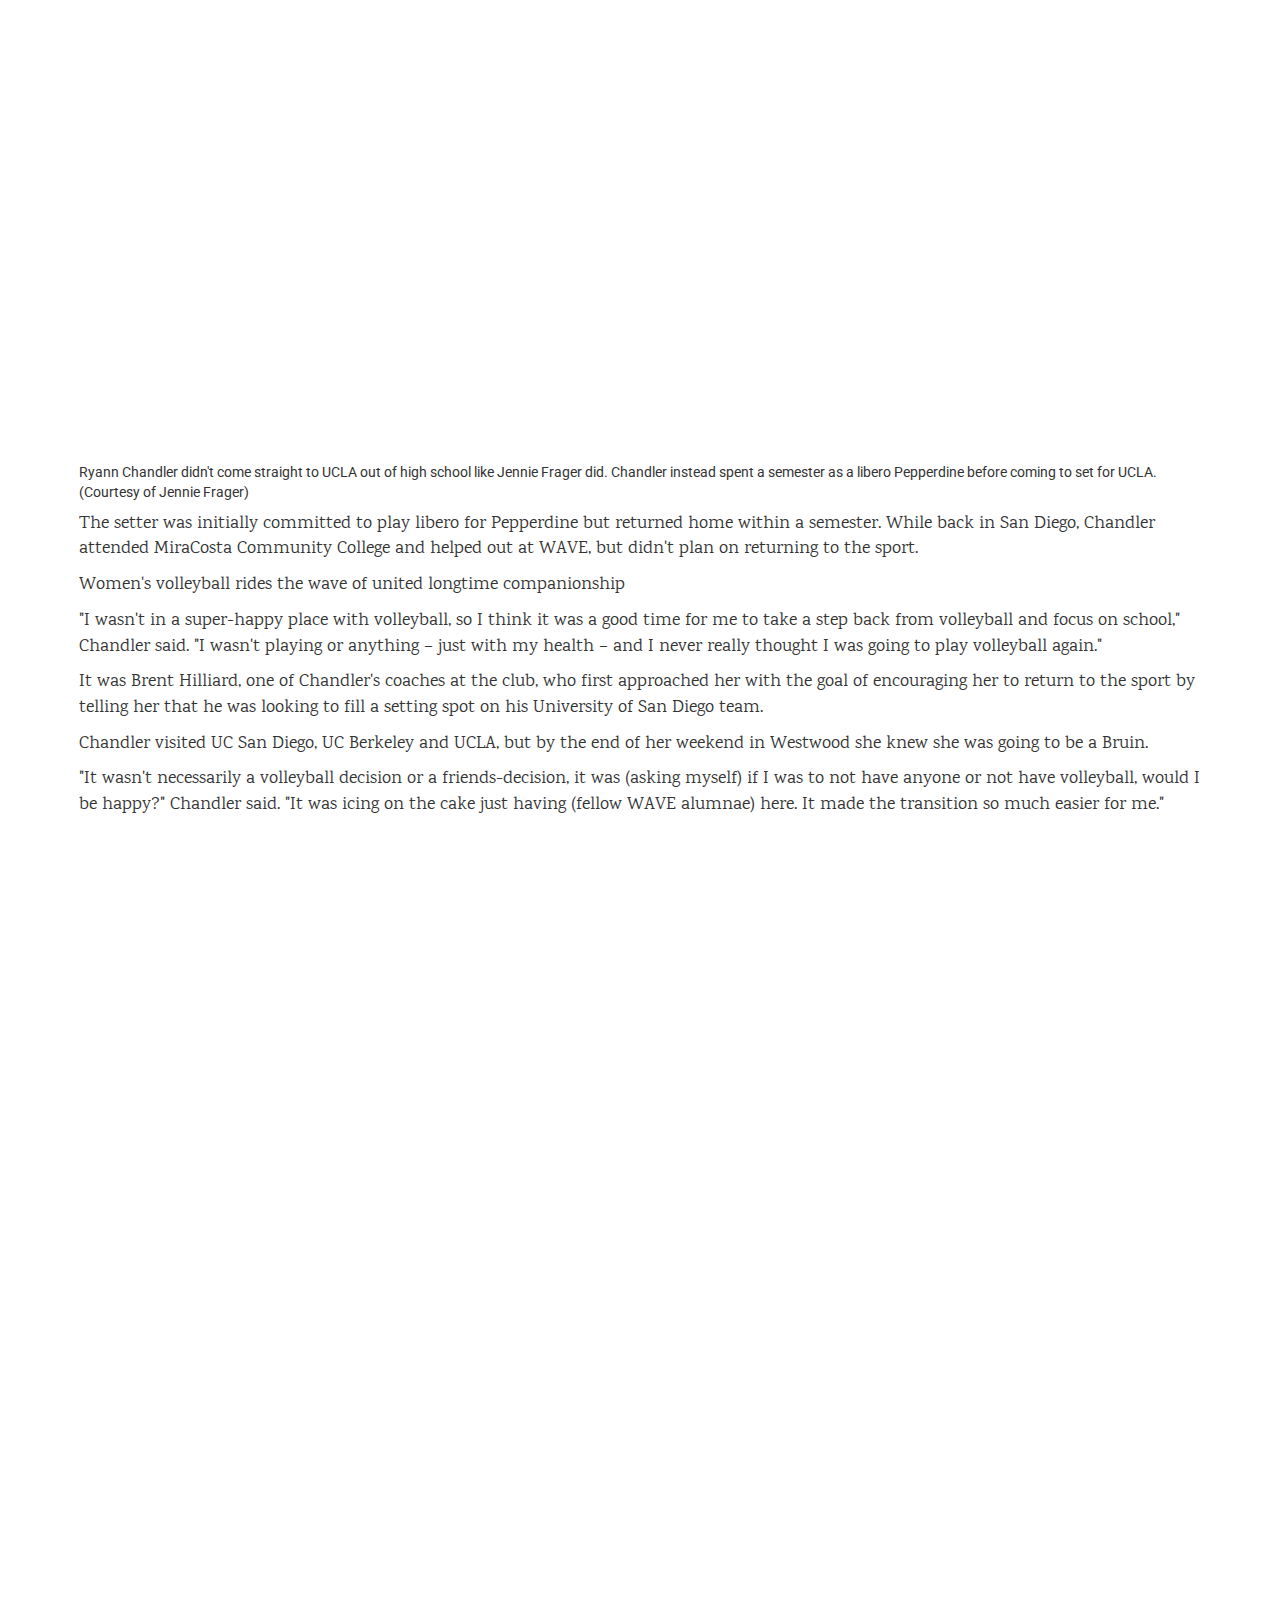
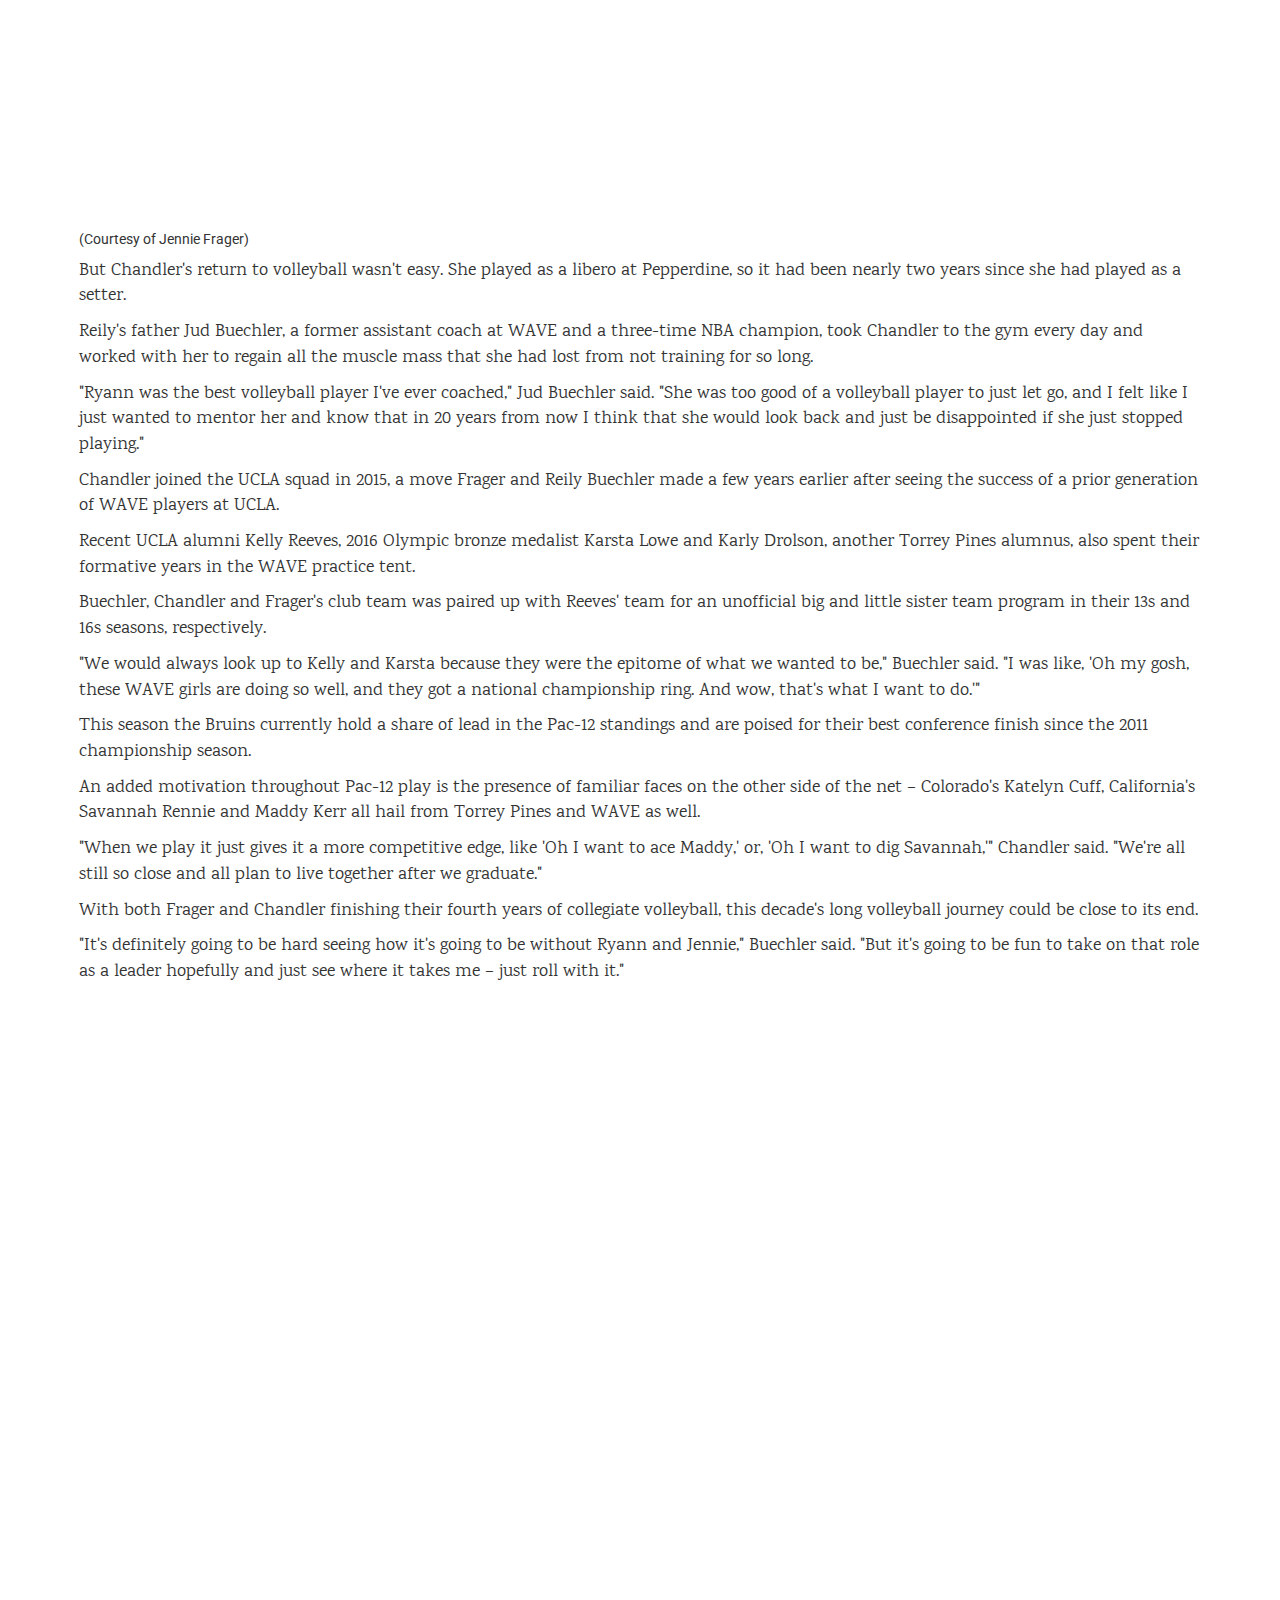
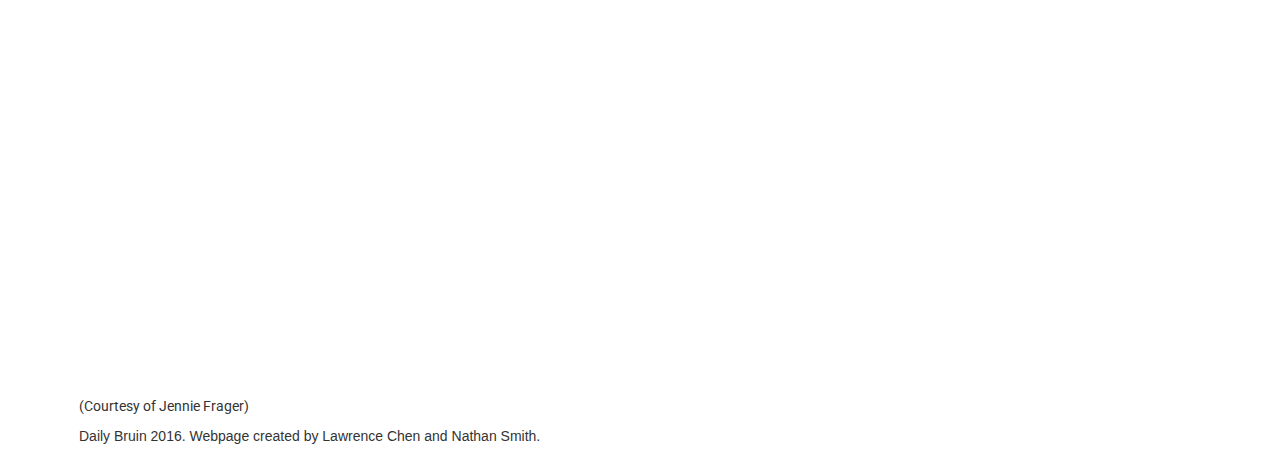
==== commit 798ad5c9: "cover credits + caption" ====
--- a/index.html
+++ b/index.html
@@ -28,7 +28,7 @@
             <div class="row">
                 <div class="col-xs-12">
                     <div class="content">
-                        <p class="photo-caption">(Courtesy of Jennie Frager)</p>
+                        <p class="photo-caption">(Courtesy of Aubrey Yeo/Daily Bruin senior staff)</p>
                         <br>
                         <h4>By <a href="http://dailybruin.com/author/kelsey-angus/">Kelsey Angus (Sports writer)</a></h4>
                         <br>
@@ -56,8 +56,8 @@
             <div class="row">
                 <div class="col-xs-12">
                     <div class="parallax-window" data-parallax="scroll" data-image-src="photos/photo4.png"></div>
-                    <p class="photo-caption">Left: Savvy Simo (left) didn't have much experience playing with Ryann Chandler, but she played with Ryann's little sister Brynn (right) at Wave, making it that much easier when Simo came to UCLA.
-Right: (From left to right) Reily Buechler, Jennie Frager and Ryann Chandler played together both at Torrey Pines High School and Wave Volleyball Club during their high school years – before they all became Bruins. (Courtesy of Savvy Simo)</p>
+                    <p class="photo-caption">Left: Savvy Simo (left) didn't have much experience playing with Ryann Chandler, but she played with Ryann's little sister Brynn (right) at Wave, making it that much easier when Simo came to UCLA. (Courtesy of Savvy Simo)
+                    <br>Right: (From left to right) Reily Buechler, Jennie Frager and Ryann Chandler played together both at Torrey Pines High School and Wave Volleyball Club during their high school years – before they all became Bruins. (Courtesy of Jennie Frager)</p>
                 </div>
             </div>
 
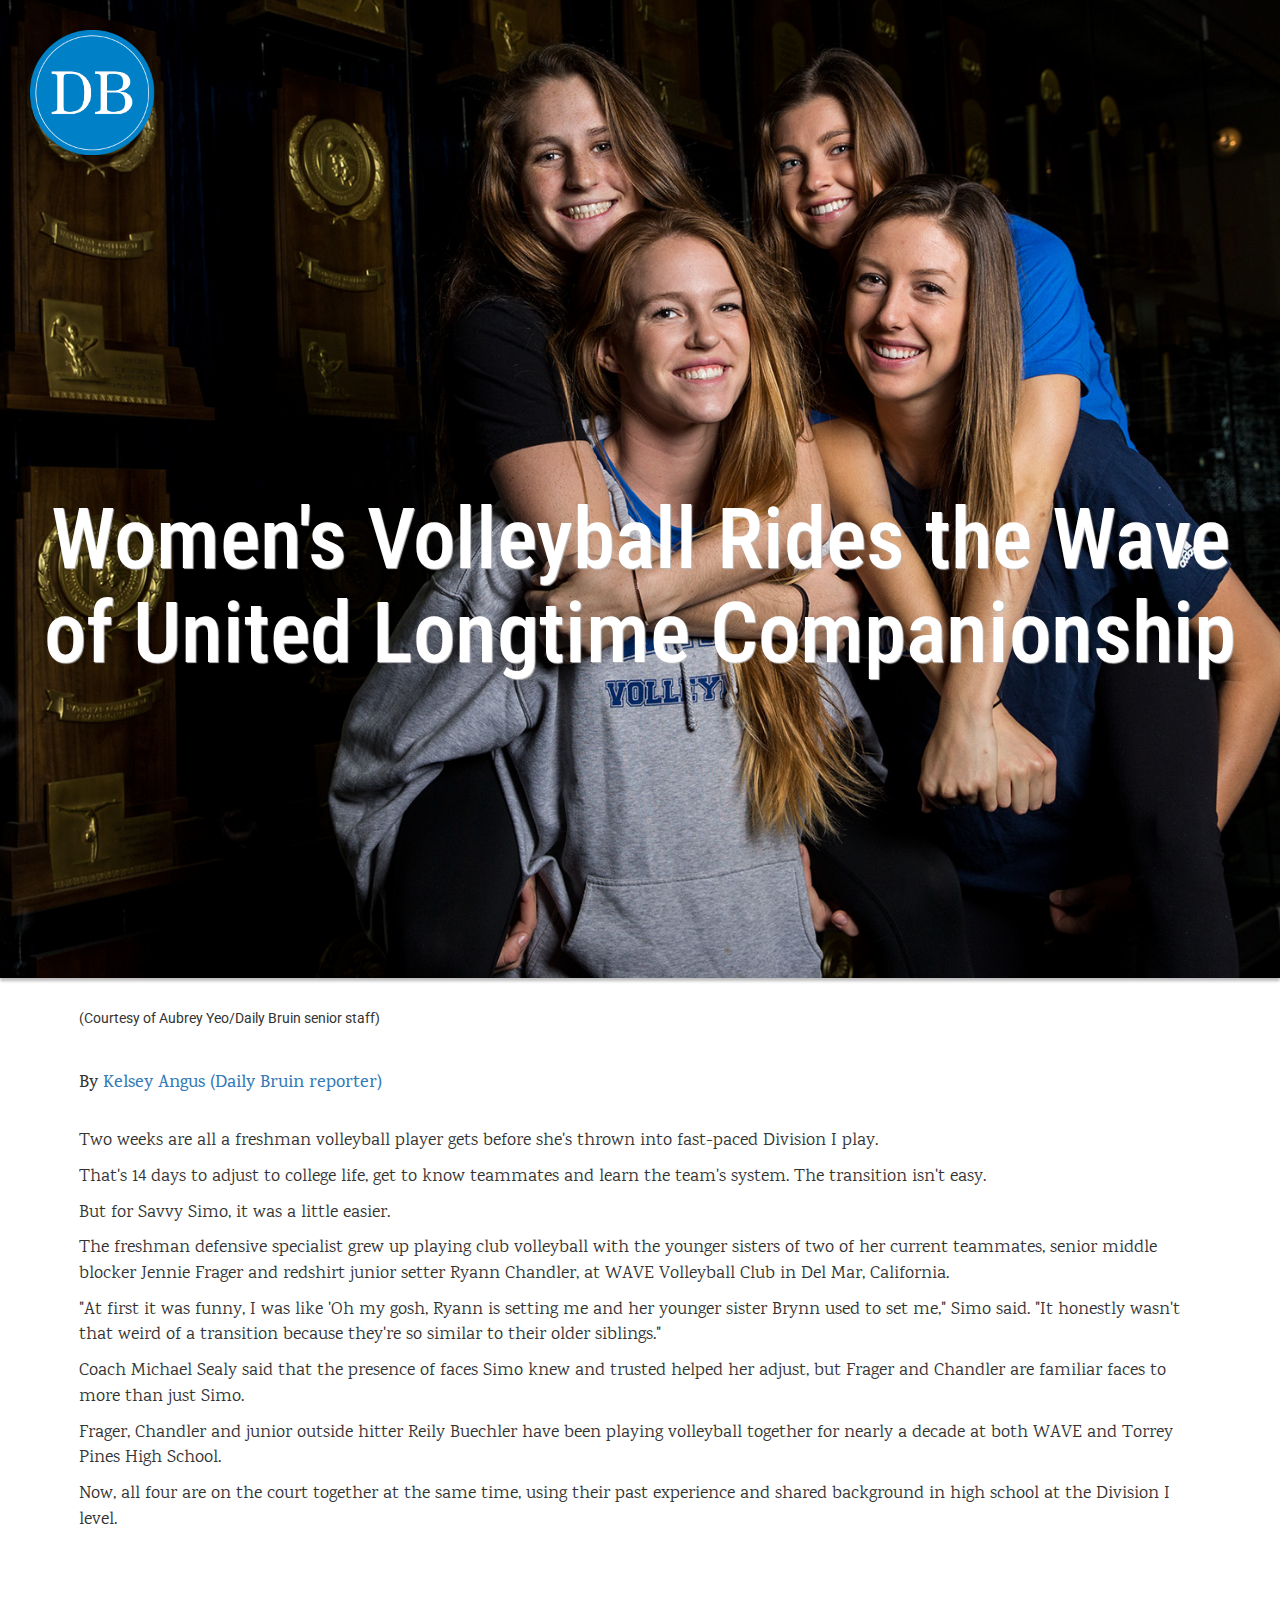
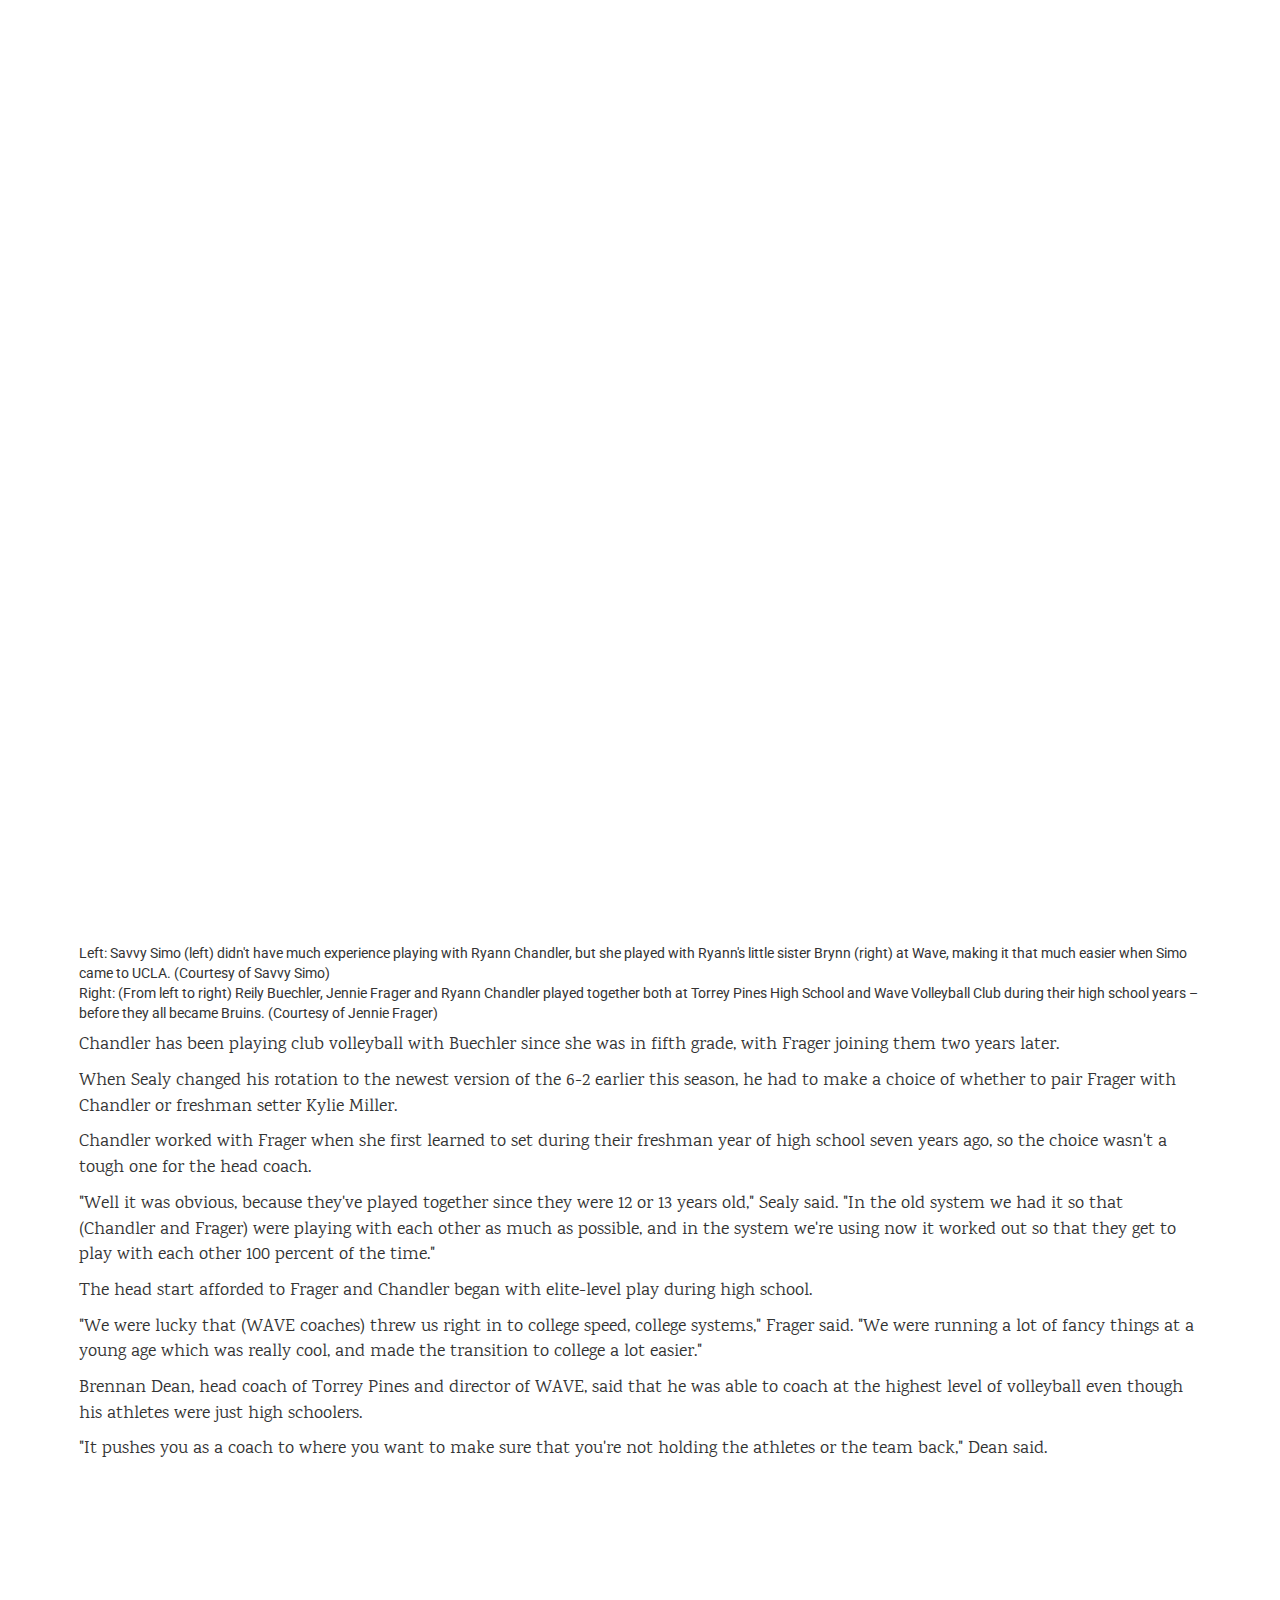
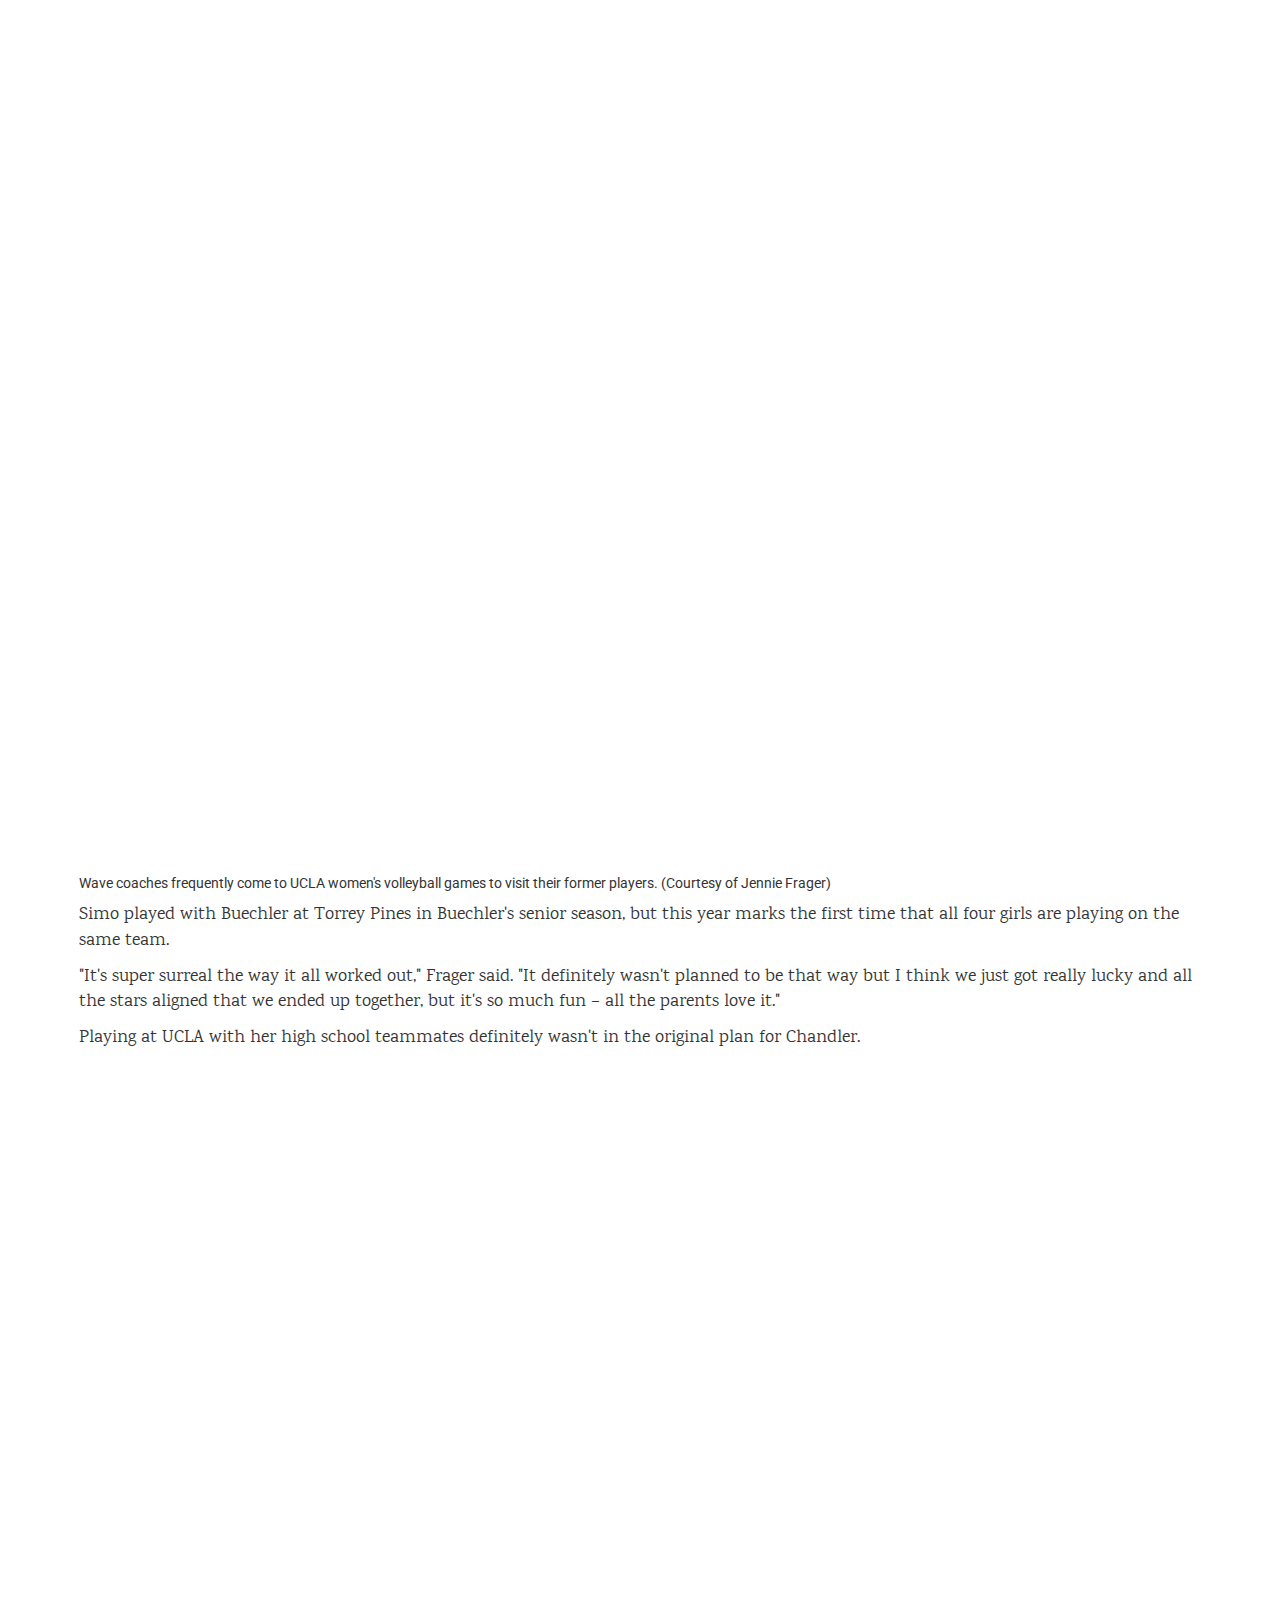
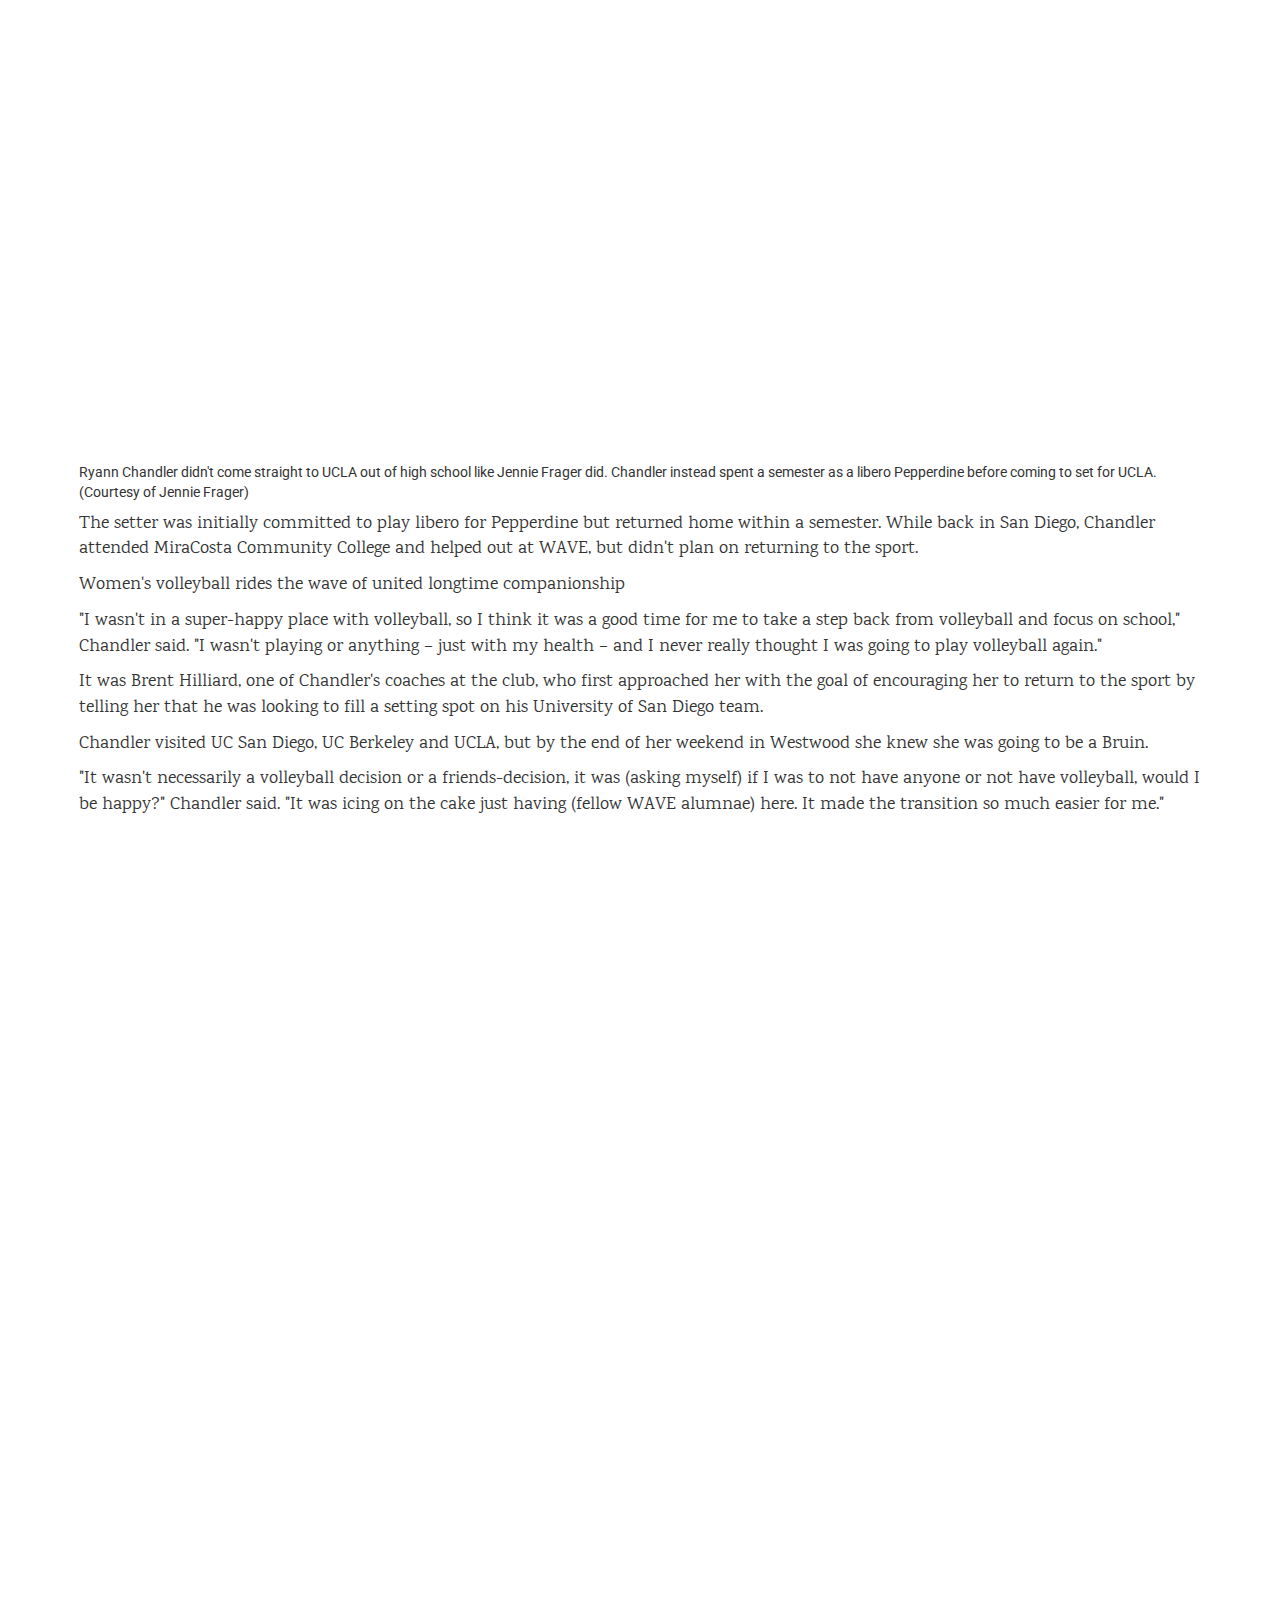
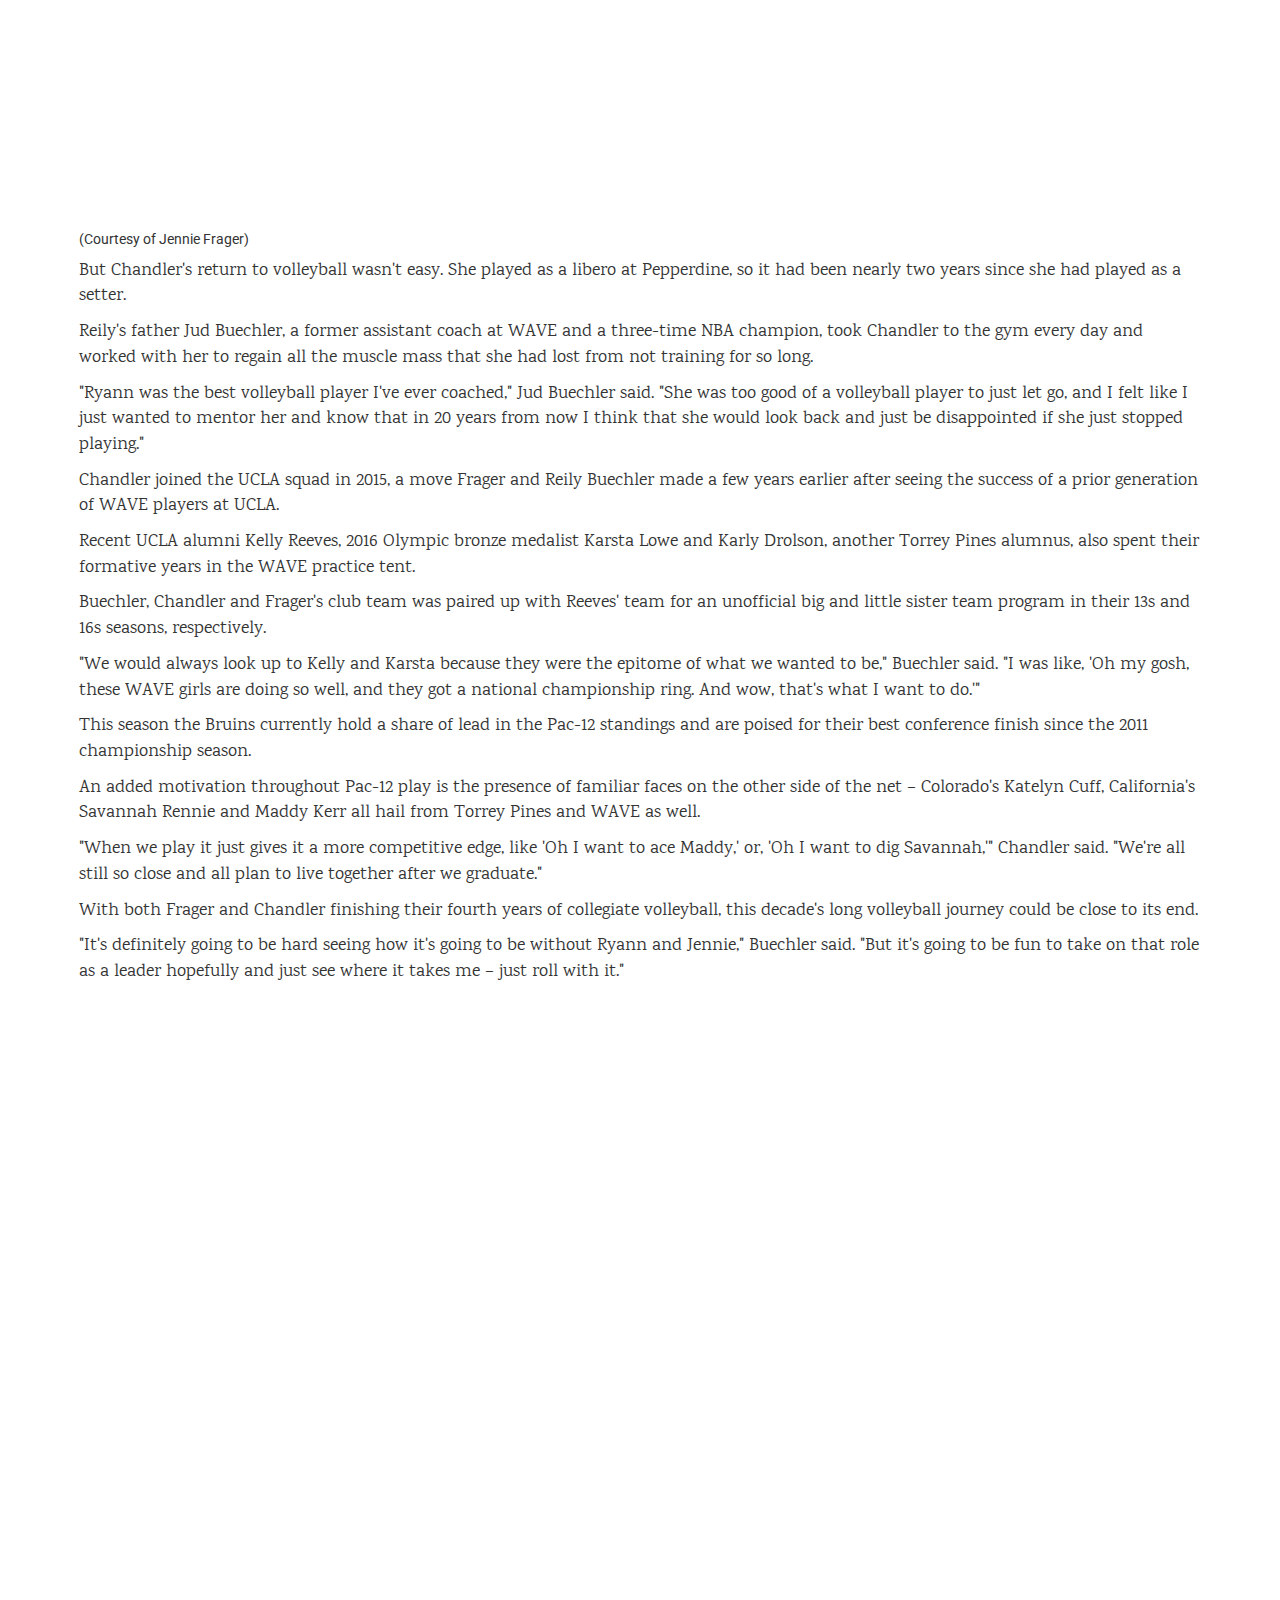
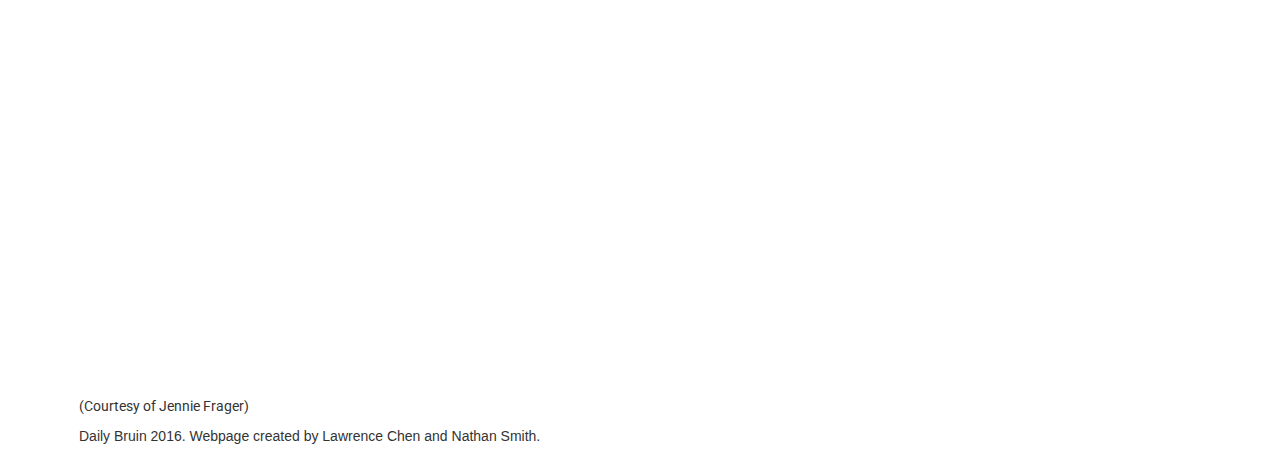
==== commit f3c9397d: "changed title" ====
--- a/index.html
+++ b/index.html
@@ -30,7 +30,7 @@
                     <div class="content">
                         <p class="photo-caption">(Courtesy of Aubrey Yeo/Daily Bruin senior staff)</p>
                         <br>
-                        <h4>By <a href="http://dailybruin.com/author/kelsey-angus/">Kelsey Angus (Sports writer)</a></h4>
+                        <h4>By <a href="http://dailybruin.com/author/kelsey-angus/">Kelsey Angus (Daily Bruin reporter)</a></h4>
                         <br>
                         <p>Two weeks are all a freshman volleyball player gets before she's thrown into fast-paced Division I play.</p>
 
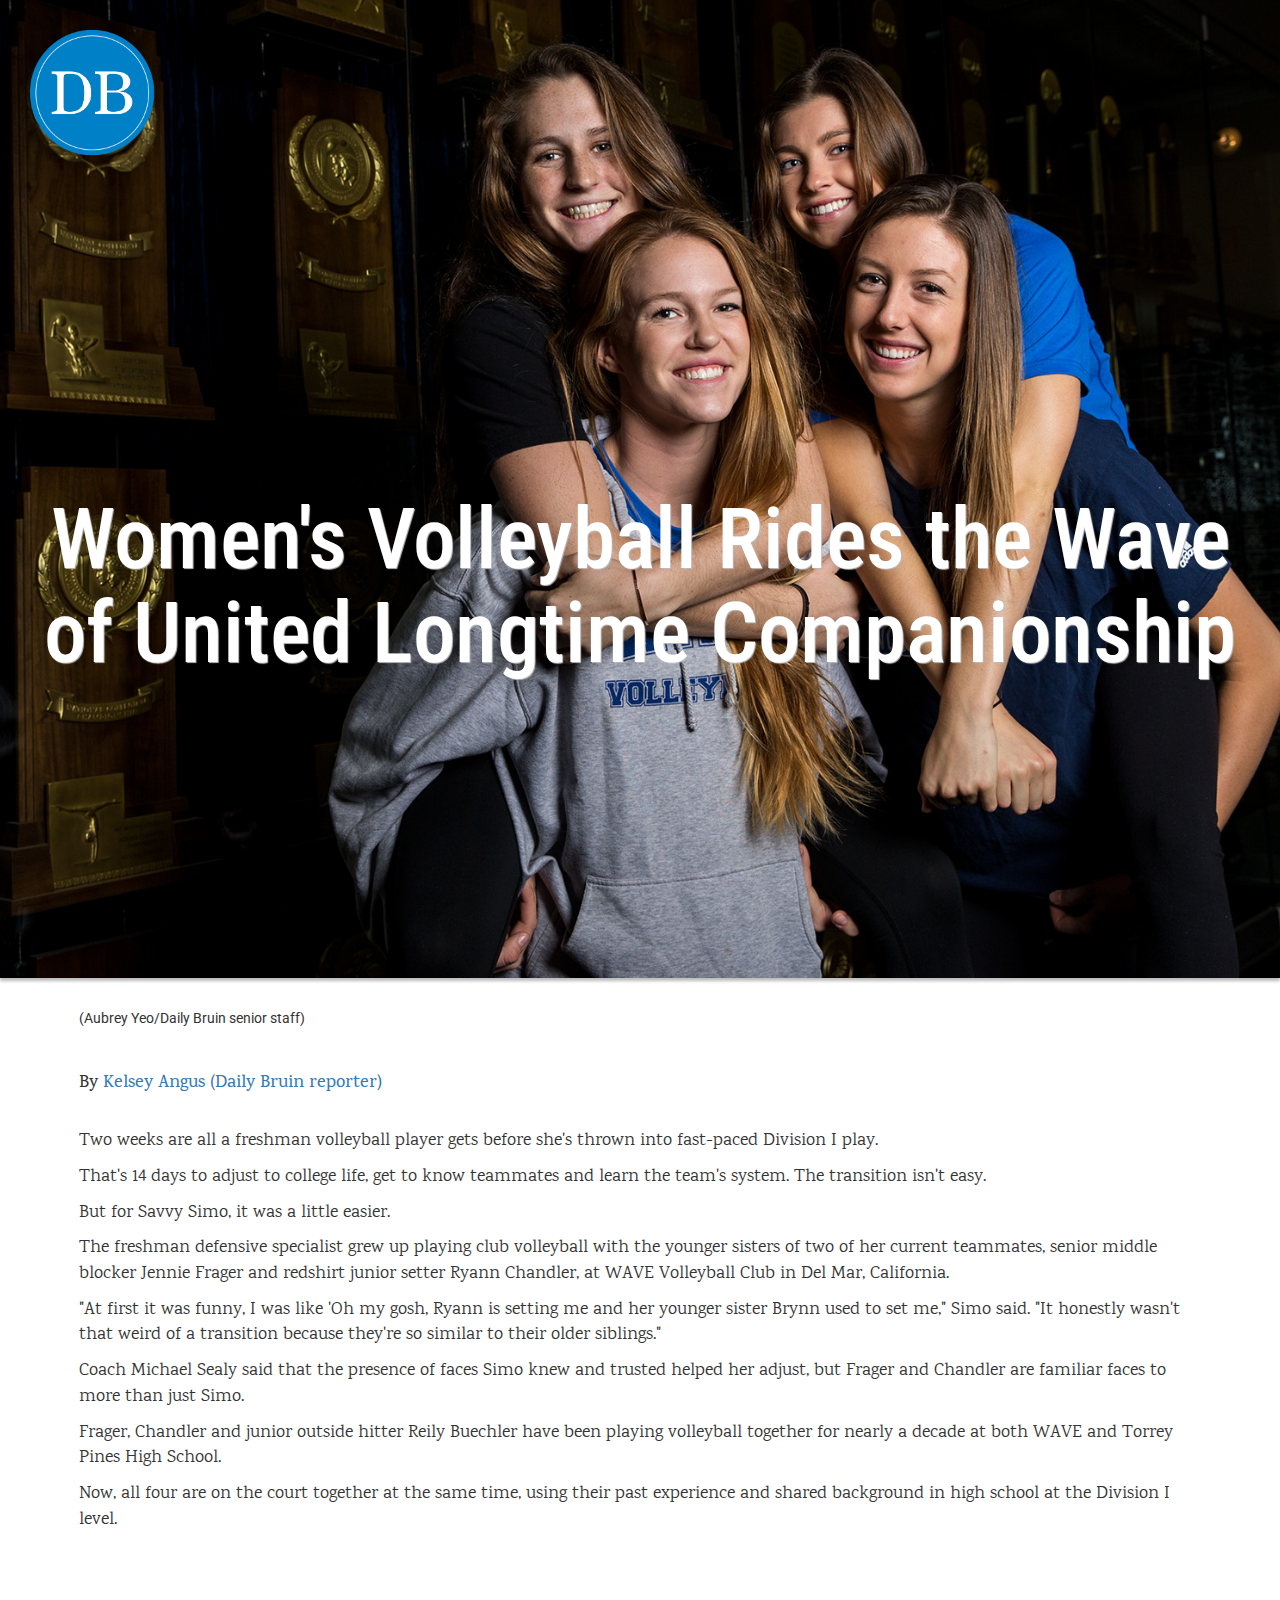
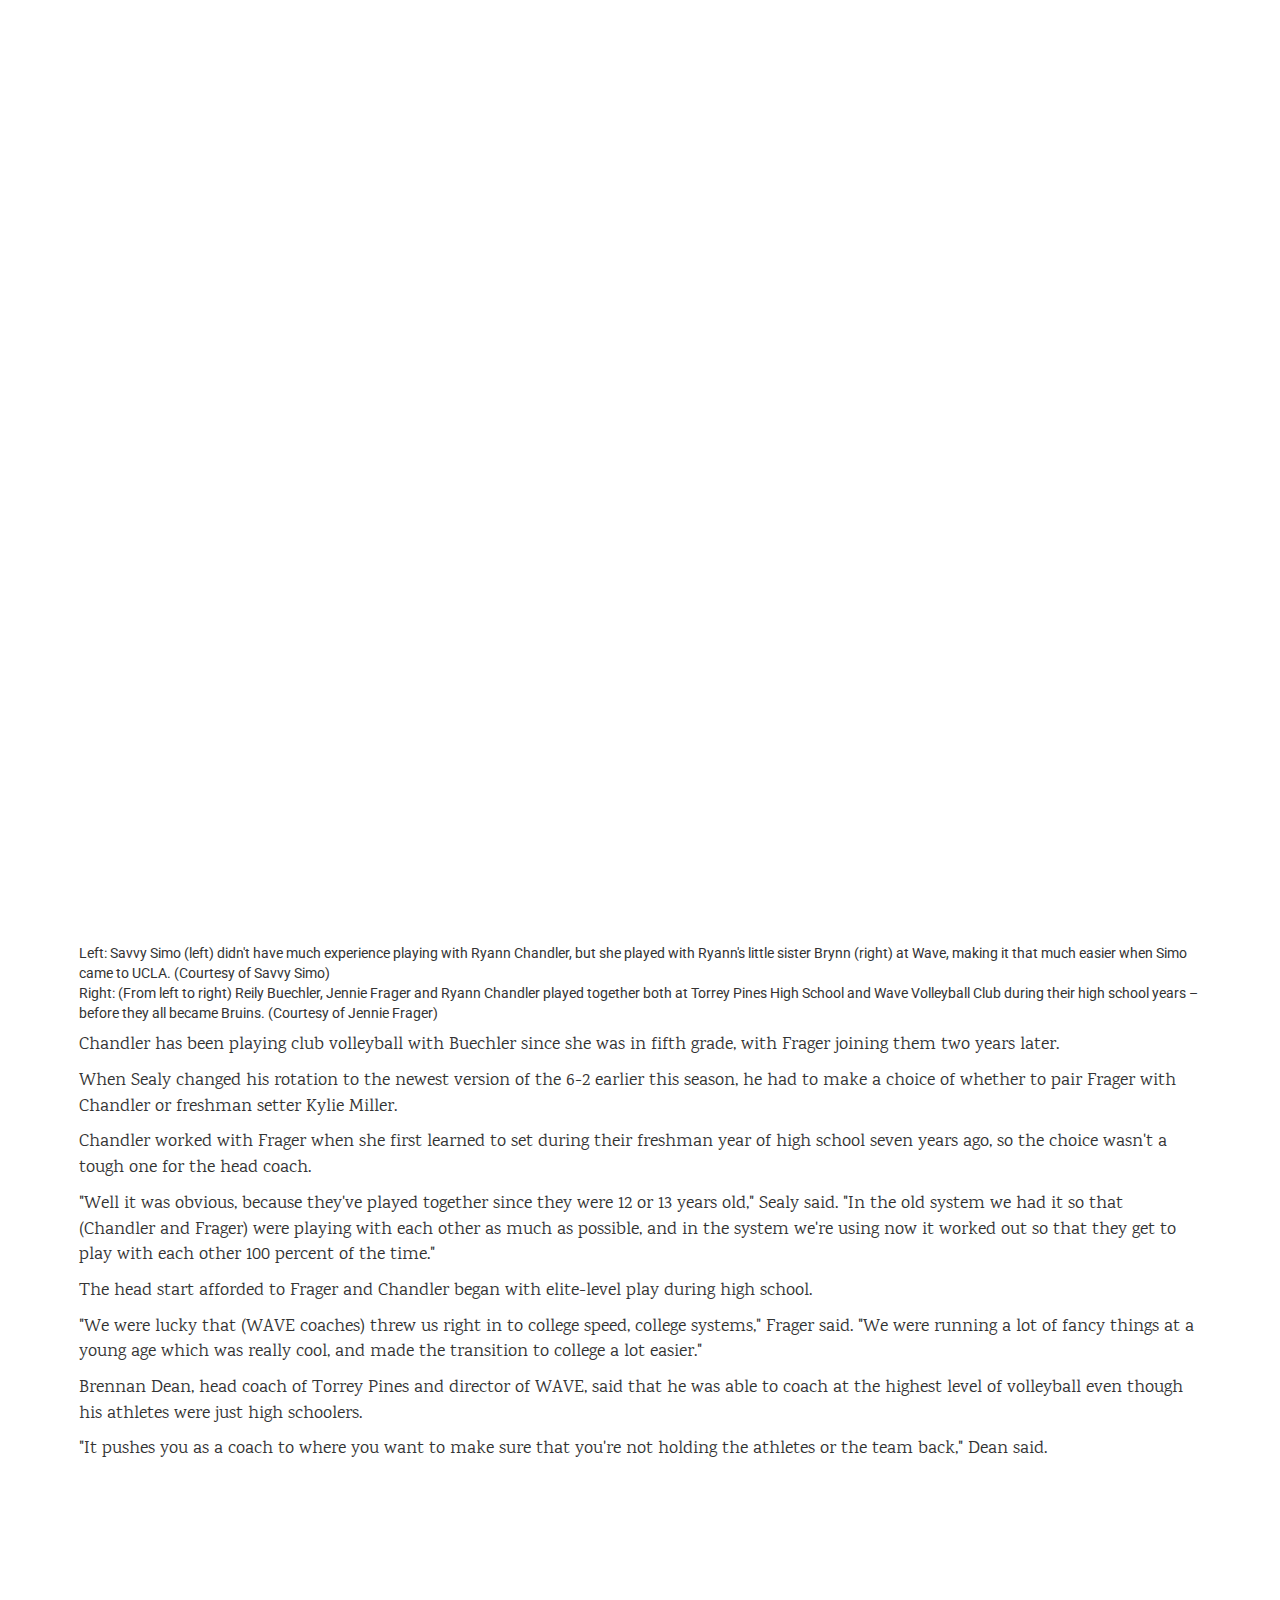
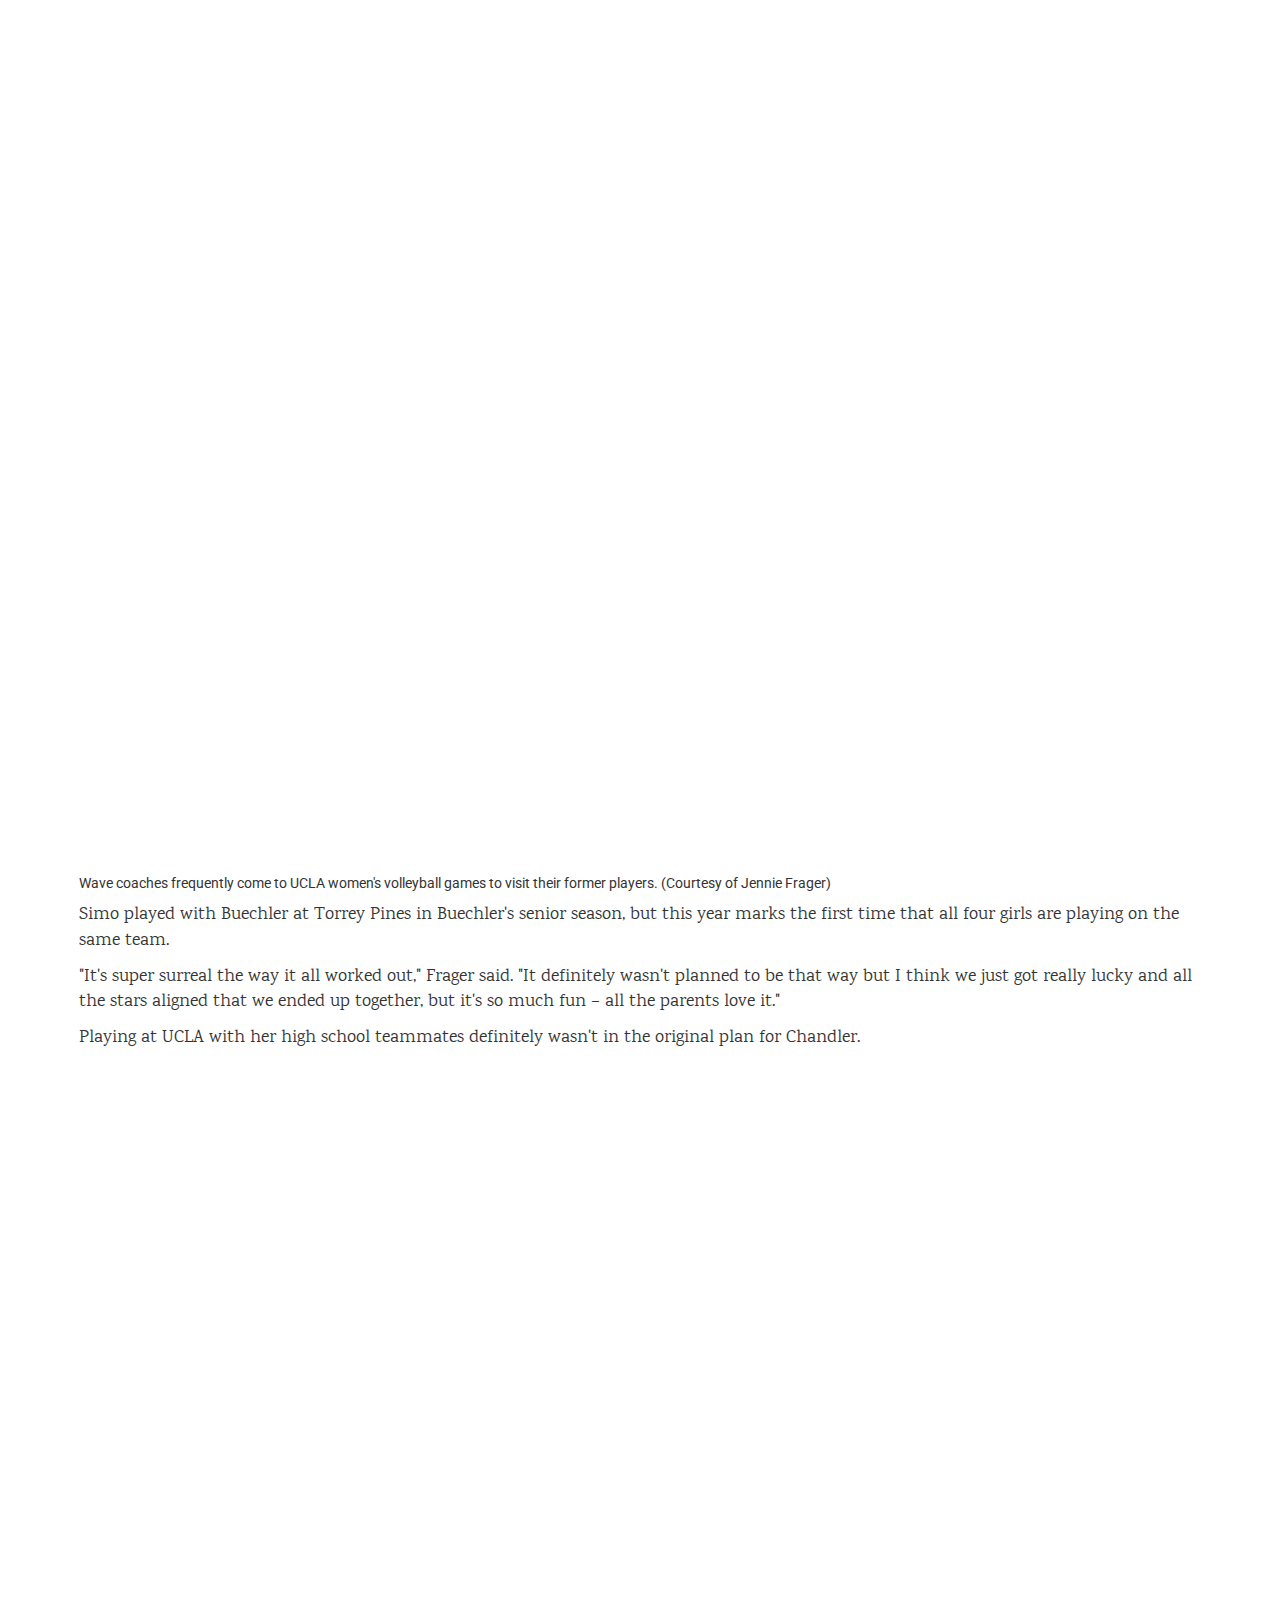
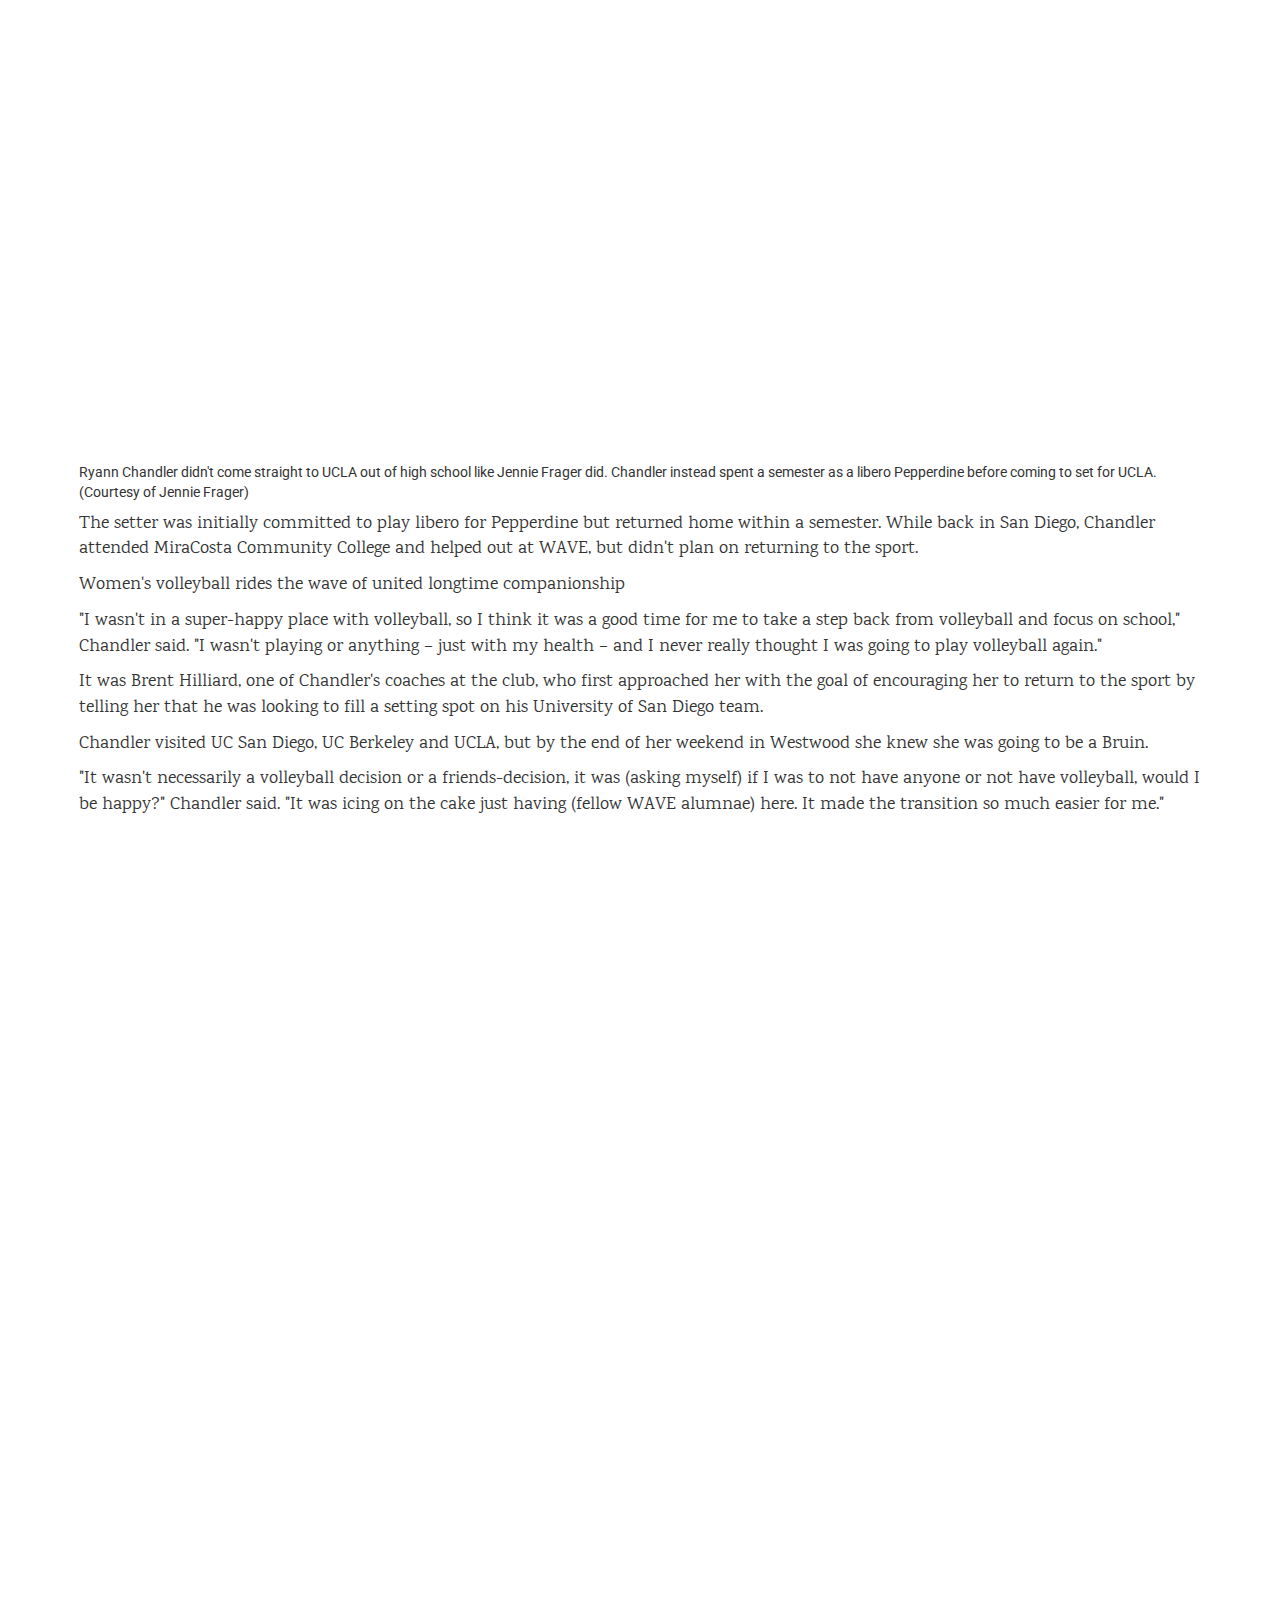
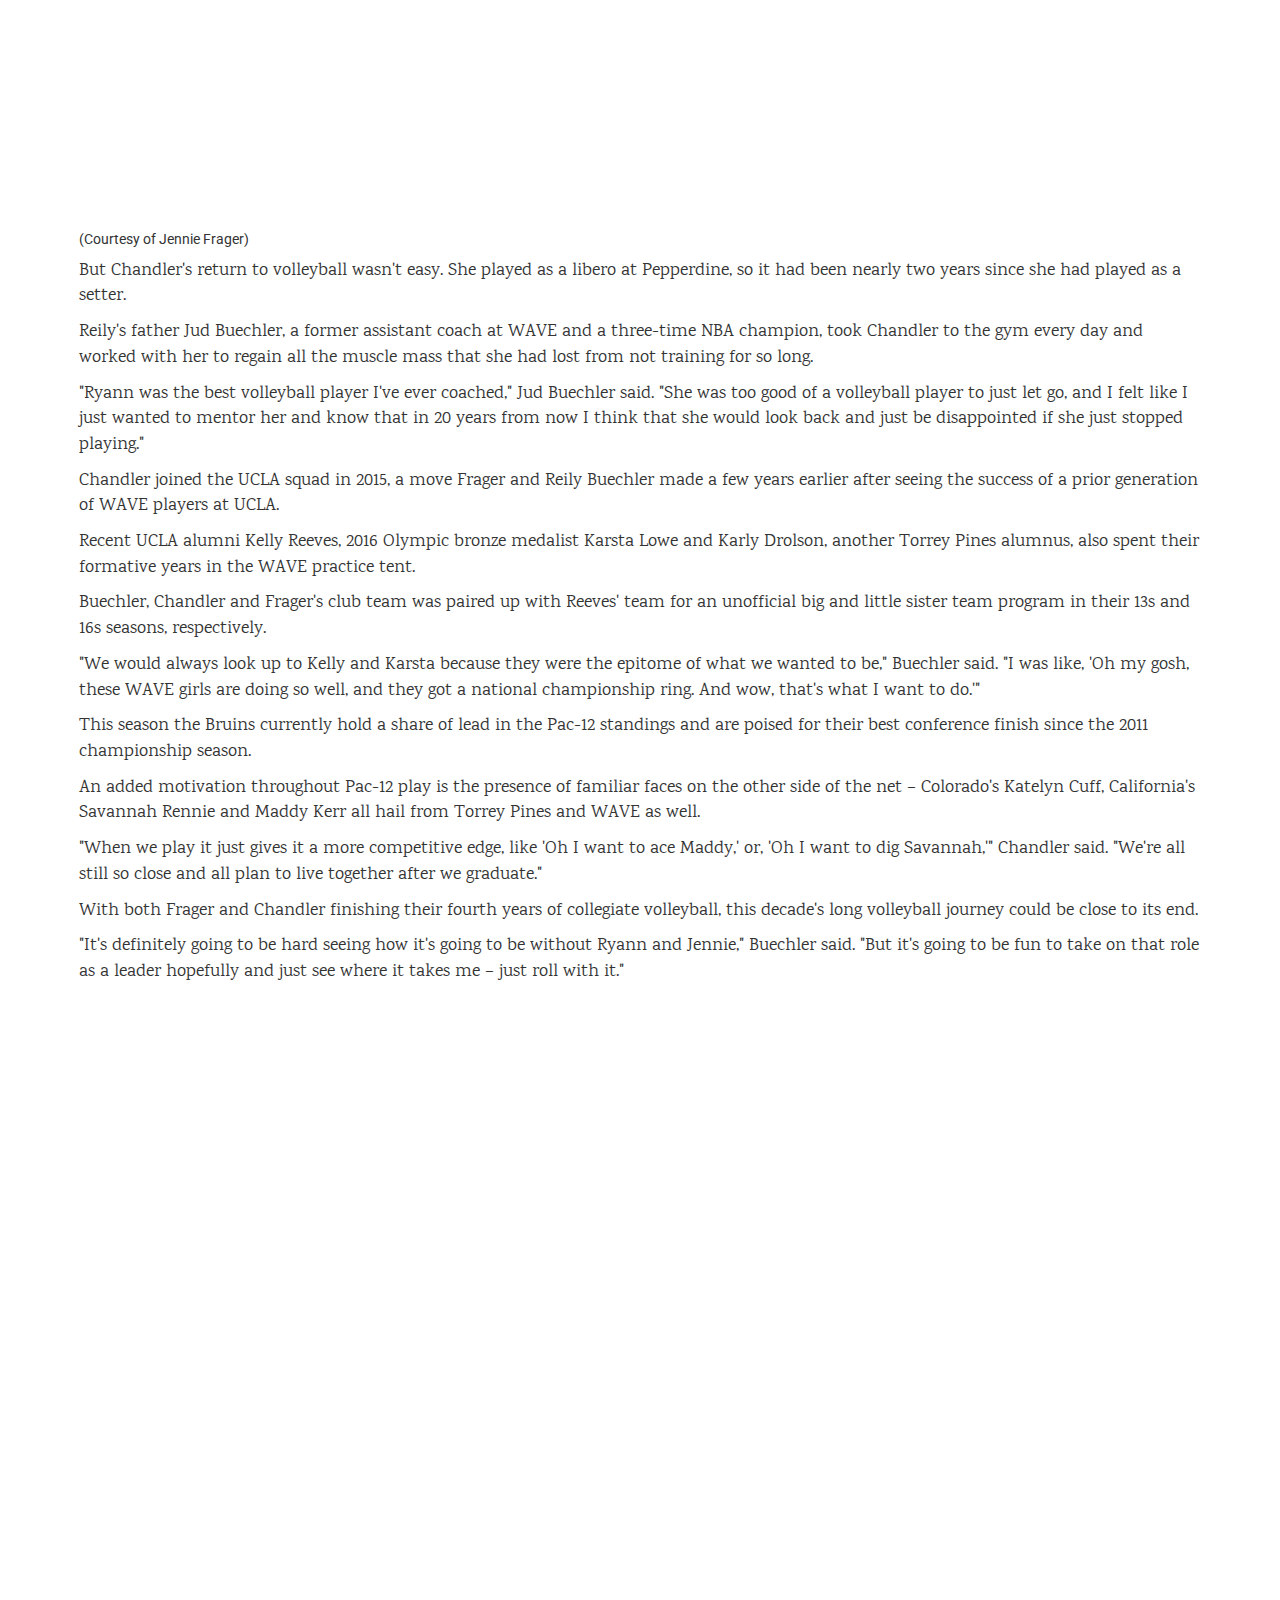
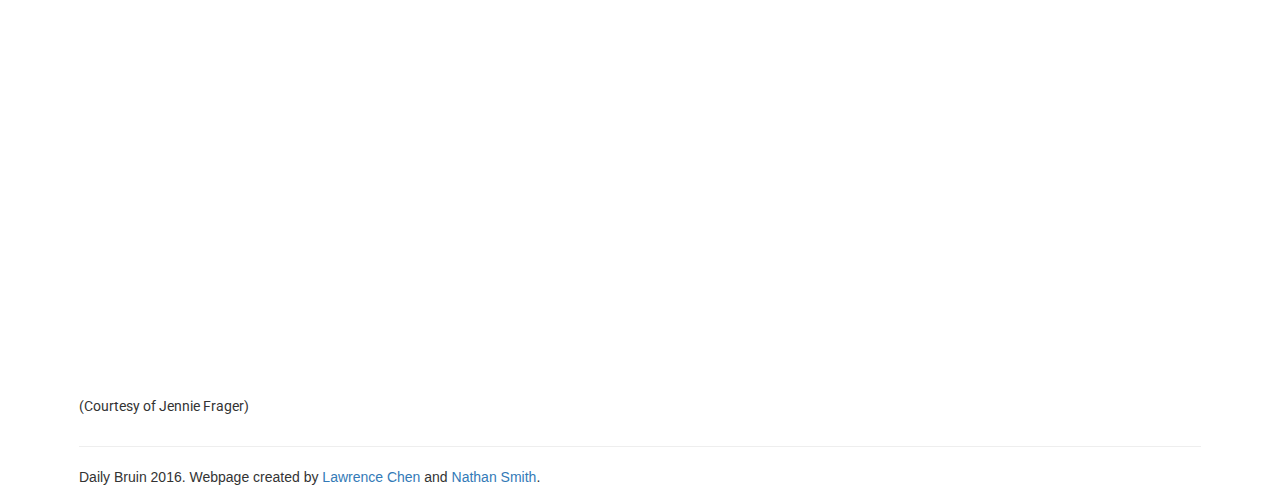
==== commit 28e84dee: "meta tags and credit links" ====
--- a/index.html
+++ b/index.html
@@ -3,7 +3,15 @@
 
     <head>
         <meta charset="utf-8">
-        <title></title>
+        <title>Women's Volleyball | 2016</title>
+
+        <meta property="og:url"                content="http://graphics.dailybruin.com/womens-volleyball-2016" />
+        <meta property="og:type"               content="article" />
+        <meta property="og:title"              content="Women's Volleyball 2016" />
+        <meta property="og:description"        content="Women's Volleyball rides the wave of united longtime companionship." />
+        <meta property="og:image"              content="http://dailybruin.com/images/2016/11/cover-photo.jpg" />
+        <meta property="og:image:type" content="image/jpg" />
+
         <link rel="stylesheet" href="css/bootstrap.min.css">
         <link href="https://fonts.googleapis.com/css?family=Roboto" rel="stylesheet">
         <link href="https://fonts.googleapis.com/css?family=Karma" rel="stylesheet">
@@ -28,7 +36,7 @@
             <div class="row">
                 <div class="col-xs-12">
                     <div class="content">
-                        <p class="photo-caption">(Courtesy of Aubrey Yeo/Daily Bruin senior staff)</p>
+                        <p class="photo-caption">(Aubrey Yeo/Daily Bruin senior staff)</p>
                         <br>
                         <h4>By <a href="http://dailybruin.com/author/kelsey-angus/">Kelsey Angus (Daily Bruin reporter)</a></h4>
                         <br>
@@ -185,11 +193,12 @@
             </div>
 
             <footer>
+                <hr />
                 <p>
-                    Daily Bruin 2016.  Webpage created by Lawrence Chen and Nathan Smith.
+                    Daily Bruin 2016.  Webpage created by <a href="https://github.com/lawrencechen98" target="_blank">Lawrence Chen</a> and <a href="https://github.com/nathunsmitty" target="_blank">Nathan Smith</a>.
                 </p>
             </footer>
         </div>
     </body>
 
-</html>+</html>
